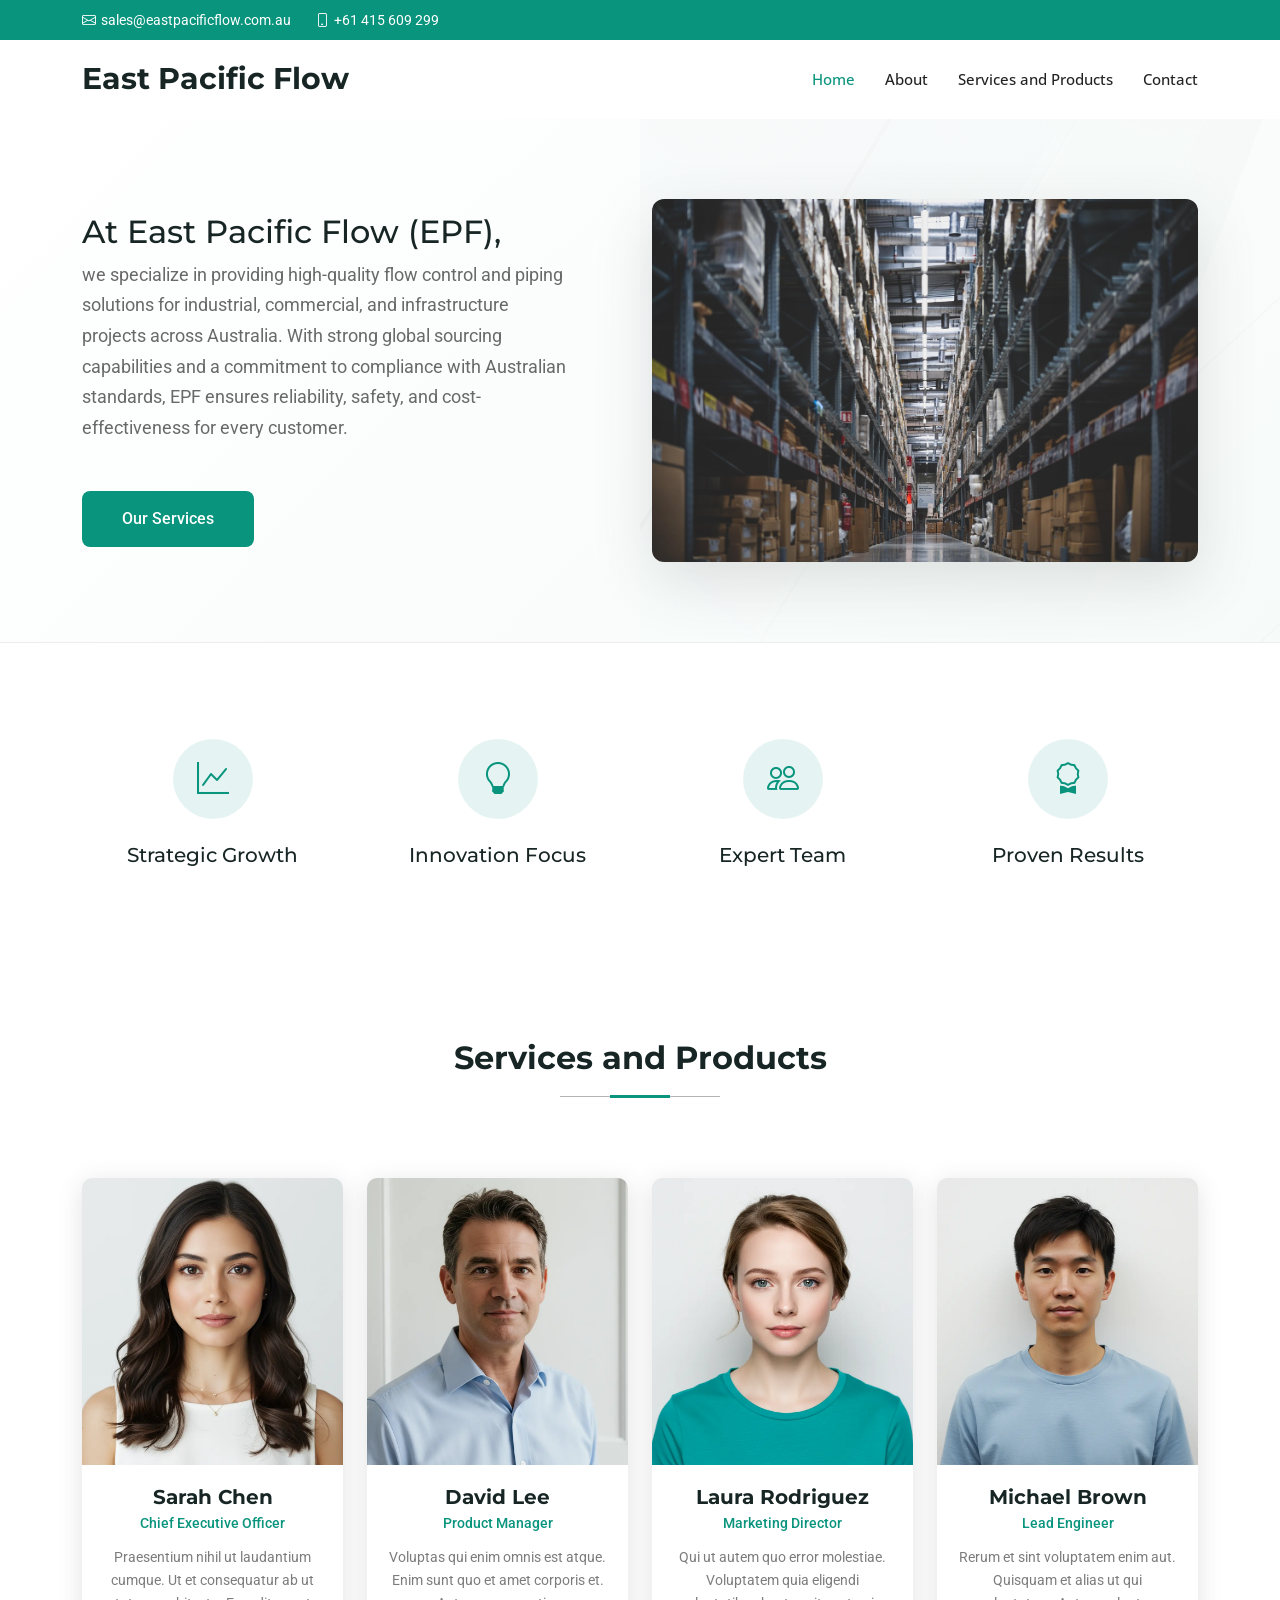
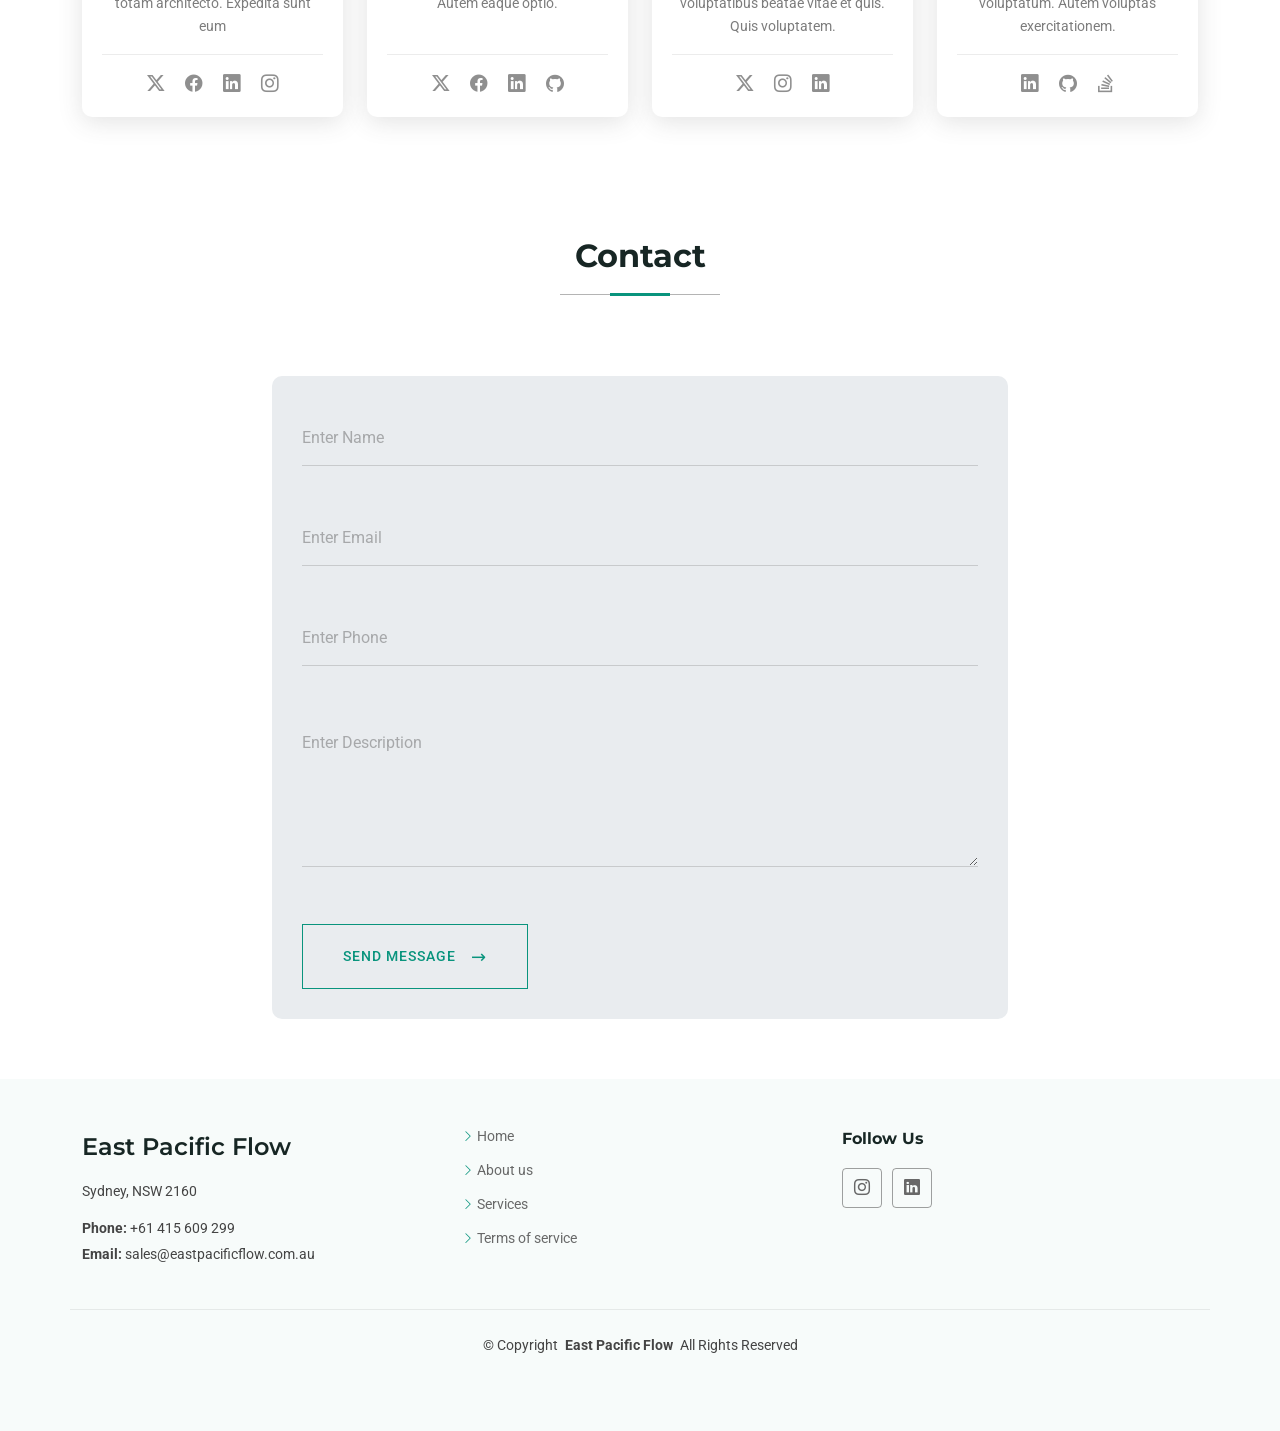
==== index.html @ 0966d0b6 "files uploaded" ====
<!DOCTYPE html>
<html lang="en">

<head>
  <meta charset="utf-8">
  <meta content="width=device-width, initial-scale=1.0" name="viewport">
  <title>Index - CoreBiz Bootstrap Template</title>
  <meta name="description" content="">
  <meta name="keywords" content="">

  <!-- Favicons -->
  <link href="assets/img/favicon.png" rel="icon">
  <link href="assets/img/apple-touch-icon.png" rel="apple-touch-icon">

  <!-- Fonts -->
  <link href="https://fonts.googleapis.com" rel="preconnect">
  <link href="https://fonts.gstatic.com" rel="preconnect" crossorigin>
  <link href="https://fonts.googleapis.com/css2?family=Roboto:ital,wght@0,100;0,300;0,400;0,500;0,700;0,900;1,100;1,300;1,400;1,500;1,700;1,900&family=Open+Sans:ital,wght@0,300;0,400;0,500;0,600;0,700;0,800;1,300;1,400;1,500;1,600;1,700;1,800&family=Montserrat:ital,wght@0,100;0,200;0,300;0,400;0,500;0,600;0,700;0,800;0,900;1,100;1,200;1,300;1,400;1,500;1,600;1,700;1,800;1,900&display=swap" rel="stylesheet">

  <!-- Vendor CSS Files -->
  <link href="assets/vendor/bootstrap/css/bootstrap.min.css" rel="stylesheet">
  <link href="assets/vendor/bootstrap-icons/bootstrap-icons.css" rel="stylesheet">
  <link href="assets/vendor/aos/aos.css" rel="stylesheet">
  <link href="assets/vendor/glightbox/css/glightbox.min.css" rel="stylesheet">
  <link href="assets/vendor/swiper/swiper-bundle.min.css" rel="stylesheet">

  <!-- Main CSS File -->
  <link href="assets/css/main.css" rel="stylesheet">

  <!-- =======================================================
  * Template Name: CoreBiz
  * Template URL: https://bootstrapmade.com/corebiz-bootstrap-business-template/
  * Updated: Aug 30 2025 with Bootstrap v5.3.8
  * Author: BootstrapMade.com
  * License: https://bootstrapmade.com/license/
  ======================================================== -->
</head>

<body class="index-page">

  <header id="header" class="header sticky-top">

    <div class="topbar d-flex align-items-center dark-background">
      <div class="container d-flex justify-content-center justify-content-md-between">
        <div class="contact-info d-flex align-items-center">
          <i class="bi bi-envelope d-flex align-items-center"><a href="mailto:sales@eastpacificflow.com.au">sales@eastpacificflow.com.au</a></i>
          <i class="bi bi-phone d-flex align-items-center ms-4"><span>+61 415 609 299</span></i>
        </div>
        <div class="social-links d-none d-md-flex align-items-center">
          <!--<a href="#" class="instagram"><i class="bi bi-instagram"></i></a>
          <a href="#" class="linkedin"><i class="bi bi-linkedin"></i></a>-->
        </div>
      </div>
    </div><!-- End Top Bar -->

    <div class="branding d-flex align-items-cente">

      <div class="container position-relative d-flex align-items-center justify-content-between">
        <a href="index.html" class="logo d-flex align-items-center">
          <!-- Uncomment the line below if you also wish to use an image logo -->
          <!-- <img src="assets/img/logo.webp" alt=""> -->
          <h1 class="sitename">East Pacific Flow</h1>
        </a>

        <nav id="navmenu" class="navmenu">
          <ul>
            <li><a href="#hero" class="active">Home</a></li>
            <li><a href="#about">About</a></li>
            <li><a href="#services">Services and Products</a></li>
            <li><a href="#contact">Contact</a></li>
          </ul>
          <i class="mobile-nav-toggle d-xl-none bi bi-list"></i>
        </nav>

      </div>

    </div>

  </header>

  <main class="main">

      <!-- Hero Section -->
      <section id="hero" class="hero section">

          <div class="hero-content">
              <div class="container">
                  <div class="row align-items-center">
                      <div class="col-lg-6" data-aos="fade-up">
                          <div class="content">
                              <h2>At East Pacific Flow (EPF), </h2>
                              <p>we specialize in providing high-quality flow control and piping solutions for industrial, commercial, and infrastructure projects across Australia. With strong global sourcing capabilities and a commitment to compliance with Australian standards, EPF ensures reliability, safety, and cost-effectiveness for every customer.</p>
                              <div class="cta-group">
                                  <a href="#services" class="btn-primary">Our Services</a>
                              </div>
                          </div>
                      </div>
                      <div class="col-lg-6" data-aos="fade-up" data-aos-delay="200">
                          <div class="hero-image">
                              <img src="assets/img/about/store-5619201_1280.jpg" alt="Corporate Business" class="img-fluid">

                          </div>
                      </div>
                  </div>
              </div>

              <div class="hero-features">
                  <div class="container">
                      <div class="row">
                          <div class="col-lg-3 col-md-6" data-aos="fade-up" data-aos-delay="100">
                              <div class="feature-item">
                                  <div class="icon">
                                      <i class="bi bi-graph-up"></i>
                                  </div>
                                  <h4>Strategic Growth</h4>
                                  <!--<p>Accelerate your business expansion with proven methodologies</p>-->
                              </div>
                          </div>
                          <div class="col-lg-3 col-md-6" data-aos="fade-up" data-aos-delay="200">
                              <div class="feature-item">
                                  <div class="icon">
                                      <i class="bi bi-lightbulb"></i>
                                  </div>
                                  <h4>Innovation Focus</h4>
                                  <!--<p>Transform challenges into opportunities through creative solutions</p>-->
                              </div>
                          </div>
                          <div class="col-lg-3 col-md-6" data-aos="fade-up" data-aos-delay="300">
                              <div class="feature-item">
                                  <div class="icon">
                                      <i class="bi bi-people"></i>
                                  </div>
                                  <h4>Expert Team</h4>
                                  <!--<p>Industry veterans dedicated to your success and growth</p>-->
                              </div>
                          </div>
                          <div class="col-lg-3 col-md-6" data-aos="fade-up" data-aos-delay="400">
                              <div class="feature-item">
                                  <div class="icon">
                                      <i class="bi bi-award"></i>
                                  </div>
                                  <h4>Proven Results</h4>
                                  <!--<p>Track record of delivering measurable business outcomes</p>-->
                              </div>
                          </div>
                      </div>
                  </div>
              </div>

          </div>

      </section><!-- /Hero Section -->
      <!-- Team Section -->
      <section id="team" class="team section">

          <!-- Section Title -->
          <div class="container section-title" data-aos="fade-up">
              <h2>Services and Products</h2>
          </div><!-- End Section Title -->

          <div class="container" data-aos="fade-up" data-aos-delay="100">

              <div class="row gy-4">

                  <div class="col-lg-3 col-md-6" data-aos="fade-up" data-aos-delay="100">
                      <div class="member-card">
                          <div class="member-image-wrapper">
                              <img src="assets/img/person/person-f-1.webp" class="img-fluid" alt="Team Member">
                          </div>
                          <div class="member-content">
                              <h4 class="member-name">Sarah Chen</h4>
                              <span class="member-role">Chief Executive Officer</span>
                              <p class="member-bio">Praesentium nihil ut laudantium cumque. Ut et consequatur ab ut totam architecto. Expedita sunt eum</p>
                              <div class="member-socials">
                                  <a href="#"><i class="bi bi-twitter-x"></i></a>
                                  <a href="#"><i class="bi bi-facebook"></i></a>
                                  <a href="#"><i class="bi bi-linkedin"></i></a>
                                  <a href="#"><i class="bi bi-instagram"></i></a>
                              </div>
                          </div>
                      </div>
                  </div><!-- End Team Member -->

                  <div class="col-lg-3 col-md-6" data-aos="fade-up" data-aos-delay="200">
                      <div class="member-card">
                          <div class="member-image-wrapper">
                              <img src="assets/img/person/person-m-2.webp" class="img-fluid" alt="Team Member">
                          </div>
                          <div class="member-content">
                              <h4 class="member-name">David Lee</h4>
                              <span class="member-role">Product Manager</span>
                              <p class="member-bio">Voluptas qui enim omnis est atque. Enim sunt quo et amet corporis et. Autem eaque optio.</p>
                              <div class="member-socials">
                                  <a href="#"><i class="bi bi-twitter-x"></i></a>
                                  <a href="#"><i class="bi bi-facebook"></i></a>
                                  <a href="#"><i class="bi bi-linkedin"></i></a>
                                  <a href="#"><i class="bi bi-github"></i></a>
                              </div>
                          </div>
                      </div>
                  </div><!-- End Team Member -->

                  <div class="col-lg-3 col-md-6" data-aos="fade-up" data-aos-delay="300">
                      <div class="member-card">
                          <div class="member-image-wrapper">
                              <img src="assets/img/person/person-f-3.webp" class="img-fluid" alt="Team Member">
                          </div>
                          <div class="member-content">
                              <h4 class="member-name">Laura Rodriguez</h4>
                              <span class="member-role">Marketing Director</span>
                              <p class="member-bio">Qui ut autem quo error molestiae. Voluptatem quia eligendi voluptatibus beatae vitae et quis. Quis voluptatem.</p>
                              <div class="member-socials">
                                  <a href="#"><i class="bi bi-twitter-x"></i></a>
                                  <a href="#"><i class="bi bi-instagram"></i></a>
                                  <a href="#"><i class="bi bi-linkedin"></i></a>
                              </div>
                          </div>
                      </div>
                  </div><!-- End Team Member -->

                  <div class="col-lg-3 col-md-6" data-aos="fade-up" data-aos-delay="400">
                      <div class="member-card">
                          <div class="member-image-wrapper">
                              <img src="assets/img/person/person-m-4.webp" class="img-fluid" alt="Team Member">
                          </div>
                          <div class="member-content">
                              <h4 class="member-name">Michael Brown</h4>
                              <span class="member-role">Lead Engineer</span>
                              <p class="member-bio">Rerum et sint voluptatem enim aut. Quisquam et alias ut qui voluptatum. Autem voluptas exercitationem.</p>
                              <div class="member-socials">
                                  <a href="#"><i class="bi bi-linkedin"></i></a>
                                  <a href="#"><i class="bi bi-github"></i></a>
                                  <a href="#"><i class="bi bi-stack-overflow"></i></a>
                              </div>
                          </div>
                      </div>
                  </div><!-- End Team Member -->

              </div>

          </div>

      </section><!-- /Team Section -->
      <!-- Contact Section -->
      <!-- Contact Section -->
      <section id="contact" class="contact section">
          <!-- Section Title -->
          <div class="container section-title" data-aos="fade-up">
              <h2>Contact</h2>
          </div><!-- End Section Title -->

          <div class="container" data-aos="fade-up" data-aos-delay="100">
              <div class="row justify-content-center">

                  <div class="col-lg-8" data-aos="fade-right" data-aos-delay="200">
                      <div class="contact-form-container" style="background-color: #e9ecef; padding: 30px; border-radius: 10px;">
                          <!-- Integrated Contact Form -->
                          <form action="forms/contact.php" method="post" class="php-email-form contact-form">
                              <!-- Name and Email in One Line -->
                              <div class="form-row">
                                  <div class="form-field">
                                      <input type="text" name="name" class="form-input" id="userName" placeholder="Enter Name" required="">
                                  </div>

                                  <div class="form-field">
                                      <input type="email" class="form-input" name="email" id="userEmail" placeholder="Enter Email" required="">
                                  </div>
                                  <div class="form-field">
                                      <input type="number" class="form-input" name="phone" id="userPhone" placeholder="Enter Phone" required="">
                                  </div>
                              </div>


                              <!-- Message Field -->
                              <div class="form-field message-field">
                                  <textarea class="form-input message-input" name="message" id="userMessage" rows="5" placeholder="Enter Description" required=""></textarea>
                              </div>

                              <button type="submit" class="send-button">
                                  Send Message
                                  <span class="button-arrow">→</span>
                              </button>
                          </form>
                      </div>
                  </div>

              </div>
          </div>
      </section>
  </main>

  <footer id="footer" class="footer light-background">

 

    <div class="container footer-top">
      <div class="row gy-4">
        <div class="col-lg-4 col-md-6 footer-about">
          <a href="index.html" class="d-flex align-items-center">
            <span class="sitename">East Pacific Flow</span>
          </a>
          <div class="footer-contact pt-3">
            <p>Sydney, NSW 2160</p>
            <p class="mt-3"><strong>Phone:</strong> <span>+61 415 609 299</span></p>
            <p><strong>Email:</strong> <span>sales@eastpacificflow.com.au</span></p>
          </div>
        </div>

        <div class="col-lg-4 col-md-3 footer-links">
          
          <ul>
            <li><i class="bi bi-chevron-right"></i> <a href="#">Home</a></li>
            <li><i class="bi bi-chevron-right"></i> <a href="#">About us</a></li>
            <li><i class="bi bi-chevron-right"></i> <a href="#">Services</a></li>
            <li><i class="bi bi-chevron-right"></i> <a href="#">Terms of service</a></li>
          </ul>
        </div>

        

        <div class="col-lg-4 col-md-12">
          <h4>Follow Us</h4>
          <div class="social-links d-flex">
            <a href=""><i class="bi bi-instagram"></i></a>
            <a href=""><i class="bi bi-linkedin"></i></a>
          </div>
        </div>

      </div>
    </div>

    <div class="container copyright text-center mt-4">
      <p>© <span>Copyright</span> <strong class="px-1 sitename">East Pacific Flow</strong> <span>All Rights Reserved</span></p>
    
    </div>

  </footer>

  <!-- Scroll Top -->
  <a href="#" id="scroll-top" class="scroll-top d-flex align-items-center justify-content-center"><i class="bi bi-arrow-up-short"></i></a>

  <!-- Preloader -->
  <div id="preloader">
    <div></div>
    <div></div>
    <div></div>
    <div></div>
  </div>

  <!-- Vendor JS Files -->
  <script src="assets/vendor/bootstrap/js/bootstrap.bundle.min.js"></script>
  <script src="assets/vendor/php-email-form/validate.js"></script>
  <script src="assets/vendor/aos/aos.js"></script>
  <script src="assets/vendor/glightbox/js/glightbox.min.js"></script>
  <script src="assets/vendor/purecounter/purecounter_vanilla.js"></script>
  <script src="assets/vendor/waypoints/noframework.waypoints.js"></script>
  <script src="assets/vendor/swiper/swiper-bundle.min.js"></script>
  <script src="assets/vendor/imagesloaded/imagesloaded.pkgd.min.js"></script>
  <script src="assets/vendor/isotope-layout/isotope.pkgd.min.js"></script>

  <!-- Main JS File -->
  <script src="assets/js/main.js"></script>

</body>

</html>
---- assets/css/main.css ----
/**
* Template Name: CoreBiz
* Template URL: https://bootstrapmade.com/corebiz-bootstrap-business-template/
* Updated: Aug 30 2025 with Bootstrap v5.3.8
* Author: BootstrapMade.com
* License: https://bootstrapmade.com/license/
*/

@charset "UTF-8";

/*--------------------------------------------------------------
# Font & Color Variables
# Help: https://bootstrapmade.com/color-system/
--------------------------------------------------------------*/
/* Fonts */
:root {
  --default-font: "Roboto",  system-ui, -apple-system, "Segoe UI", Roboto, "Helvetica Neue", Arial, "Noto Sans", "Liberation Sans", sans-serif, "Apple Color Emoji", "Segoe UI Emoji", "Segoe UI Symbol", "Noto Color Emoji";
  --heading-font: "Montserrat",  sans-serif;
  --nav-font: "Open Sans",  sans-serif;
}

/* Global Colors - The following color variables are used throughout the website. Updating them here will change the color scheme of the entire website */
:root { 
  --background-color: #ffffff; /* Background color for the entire website, including individual sections */
  --default-color: #444444; /* Default color used for the majority of the text content across the entire website */
  --heading-color: #172624; /* Color for headings, subheadings and title throughout the website */
  --accent-color: #09947d; /* Accent color that represents your brand on the website. It's used for buttons, links, and other elements that need to stand out */
  --surface-color: #ffffff; /* The surface color is used as a background of boxed elements within sections, such as cards, icon boxes, or other elements that require a visual separation from the global background. */
  --contrast-color: #ffffff; /* Contrast color for text, ensuring readability against backgrounds of accent, heading, or default colors. */
}

/* Nav Menu Colors - The following color variables are used specifically for the navigation menu. They are separate from the global colors to allow for more customization options */
:root {
  --nav-color: #222222;  /* The default color of the main navmenu links */
  --nav-hover-color: #09947d; /* Applied to main navmenu links when they are hovered over or active */
  --nav-mobile-background-color: #ffffff; /* Used as the background color for mobile navigation menu */
  --nav-dropdown-background-color: #ffffff; /* Used as the background color for dropdown items that appear when hovering over primary navigation items */
  --nav-dropdown-color: #222222; /* Used for navigation links of the dropdown items in the navigation menu. */
  --nav-dropdown-hover-color: #09947d; /* Similar to --nav-hover-color, this color is applied to dropdown navigation links when they are hovered over. */
}

/* Color Presets - These classes override global colors when applied to any section or element, providing reuse of the sam color scheme. */

.light-background {
  --background-color: #f7fbfa;
  --surface-color: #ffffff;
}

.dark-background {
  --background-color: #09947d;
  --default-color: #ffffff;
  --heading-color: #ffffff;
  --surface-color: #252525;
  --contrast-color: #ffffff;
}

/* Smooth scroll */
:root {
  scroll-behavior: smooth;
}

/*--------------------------------------------------------------
# General Styling & Shared Classes
--------------------------------------------------------------*/
body {
  color: var(--default-color);
  background-color: var(--background-color);
  font-family: var(--default-font);
}

a {
  color: var(--accent-color);
  text-decoration: none;
  transition: 0.3s;
}

a:hover {
  color: color-mix(in srgb, var(--accent-color), transparent 25%);
  text-decoration: none;
}

h1,
h2,
h3,
h4,
h5,
h6 {
  color: var(--heading-color);
  font-family: var(--heading-font);
}

/* PHP Email Form Messages
------------------------------*/
.php-email-form .error-message {
  display: none;
  background: #df1529;
  color: #ffffff;
  text-align: left;
  padding: 15px;
  margin-bottom: 24px;
  font-weight: 600;
}

.php-email-form .sent-message {
  display: none;
  color: #ffffff;
  background: #059652;
  text-align: center;
  padding: 15px;
  margin-bottom: 24px;
  font-weight: 600;
}

.php-email-form .loading {
  display: none;
  background: var(--surface-color);
  text-align: center;
  padding: 15px;
  margin-bottom: 24px;
}

.php-email-form .loading:before {
  content: "";
  display: inline-block;
  border-radius: 50%;
  width: 24px;
  height: 24px;
  margin: 0 10px -6px 0;
  border: 3px solid var(--accent-color);
  border-top-color: var(--surface-color);
  animation: php-email-form-loading 1s linear infinite;
}

@keyframes php-email-form-loading {
  0% {
    transform: rotate(0deg);
  }

  100% {
    transform: rotate(360deg);
  }
}

/*--------------------------------------------------------------
# Global Header
--------------------------------------------------------------*/
.header {
  color: var(--default-color);
  transition: all 0.5s;
  z-index: 997;
  background-color: var(--background-color);
}

.header .topbar {
  background-color: var(--background-color);
  height: 40px;
  padding: 0;
  font-size: 14px;
  transition: all 0.5s;
}

.header .topbar .contact-info i {
  font-style: normal;
  color: var(--contrast-color);
}

.header .topbar .contact-info i a,
.header .topbar .contact-info i span {
  padding-left: 5px;
  color: var(--contrast-color);
}

@media (max-width: 575px) {

  .header .topbar .contact-info i a,
  .header .topbar .contact-info i span {
    font-size: 13px;
  }
}

.header .topbar .contact-info i a {
  line-height: 0;
  transition: 0.3s;
}

.header .topbar .contact-info i a:hover {
  color: var(--contrast-color);
  text-decoration: underline;
}

.header .topbar .social-links a {
  color: color-mix(in srgb, var(--contrast-color), transparent 40%);
  line-height: 0;
  transition: 0.3s;
  margin-left: 20px;
}

.header .topbar .social-links a:hover {
  color: var(--contrast-color);
}

.header .branding {
  min-height: 60px;
  padding: 10px 0;
}

.header .logo {
  line-height: 1;
}

.header .logo img {
  max-height: 36px;
  margin-right: 8px;
}

.header .logo h1 {
  font-size: 30px;
  margin: 0;
  font-weight: 700;
  color: var(--heading-color);
}

.scrolled .header {
  box-shadow: 0px 0 18px rgba(0, 0, 0, 0.1);
}

.scrolled .header .topbar {
  height: 0;
  visibility: hidden;
  overflow: hidden;
}

/*--------------------------------------------------------------
# Navigation Menu
--------------------------------------------------------------*/
/* Navmenu - Desktop */
@media (min-width: 1200px) {
  .navmenu {
    padding: 0;
  }

  .navmenu ul {
    margin: 0;
    padding: 0;
    display: flex;
    list-style: none;
    align-items: center;
  }

  .navmenu li {
    position: relative;
  }

  .navmenu a,
  .navmenu a:focus {
    color: var(--nav-color);
    padding: 18px 15px;
    font-size: 15px;
    font-family: var(--nav-font);
    font-weight: 500;
    display: flex;
    align-items: center;
    justify-content: space-between;
    white-space: nowrap;
    transition: 0.3s;
  }

  .navmenu a i,
  .navmenu a:focus i {
    font-size: 12px;
    line-height: 0;
    margin-left: 5px;
    transition: 0.3s;
  }

  .navmenu li:last-child a {
    padding-right: 0;
  }

  .navmenu li:hover>a,
  .navmenu .active,
  .navmenu .active:focus {
    color: var(--nav-hover-color);
  }

  .navmenu .dropdown ul {
    margin: 0;
    padding: 10px 0;
    background: var(--nav-dropdown-background-color);
    display: block;
    position: absolute;
    visibility: hidden;
    left: 14px;
    top: 130%;
    opacity: 0;
    transition: 0.3s;
    border-radius: 4px;
    z-index: 99;
    box-shadow: 0px 0px 30px rgba(0, 0, 0, 0.1);
  }

  .navmenu .dropdown ul li {
    min-width: 200px;
  }

  .navmenu .dropdown ul a {
    padding: 10px 20px;
    font-size: 15px;
    text-transform: none;
    color: var(--nav-dropdown-color);
  }

  .navmenu .dropdown ul a i {
    font-size: 12px;
  }

  .navmenu .dropdown ul a:hover,
  .navmenu .dropdown ul .active:hover,
  .navmenu .dropdown ul li:hover>a {
    color: var(--nav-dropdown-hover-color);
  }

  .navmenu .dropdown:hover>ul {
    opacity: 1;
    top: 100%;
    visibility: visible;
  }

  .navmenu .dropdown .dropdown ul {
    top: 0;
    left: -90%;
    visibility: hidden;
  }

  .navmenu .dropdown .dropdown:hover>ul {
    opacity: 1;
    top: 0;
    left: -100%;
    visibility: visible;
  }
}

/* Navmenu - Mobile */
@media (max-width: 1199px) {
  .mobile-nav-toggle {
    color: var(--nav-color);
    font-size: 28px;
    line-height: 0;
    margin-right: 10px;
    cursor: pointer;
    transition: color 0.3s;
  }

  .navmenu {
    padding: 0;
    z-index: 9997;
  }

  .navmenu ul {
    display: none;
    list-style: none;
    position: absolute;
    inset: 60px 20px 20px 20px;
    padding: 10px 0;
    margin: 0;
    border-radius: 6px;
    background-color: var(--nav-mobile-background-color);
    overflow-y: auto;
    transition: 0.3s;
    z-index: 9998;
    box-shadow: 0px 0px 30px rgba(0, 0, 0, 0.1);
  }

  .navmenu a,
  .navmenu a:focus {
    color: var(--nav-dropdown-color);
    padding: 10px 20px;
    font-family: var(--nav-font);
    font-size: 17px;
    font-weight: 500;
    display: flex;
    align-items: center;
    justify-content: space-between;
    white-space: nowrap;
    transition: 0.3s;
  }

  .navmenu a i,
  .navmenu a:focus i {
    font-size: 12px;
    line-height: 0;
    margin-left: 5px;
    width: 30px;
    height: 30px;
    display: flex;
    align-items: center;
    justify-content: center;
    border-radius: 50%;
    transition: 0.3s;
    background-color: color-mix(in srgb, var(--accent-color), transparent 90%);
  }

  .navmenu a i:hover,
  .navmenu a:focus i:hover {
    background-color: var(--accent-color);
    color: var(--contrast-color);
  }

  .navmenu a:hover,
  .navmenu .active,
  .navmenu .active:focus {
    color: var(--nav-dropdown-hover-color);
  }

  .navmenu .active i,
  .navmenu .active:focus i {
    background-color: var(--accent-color);
    color: var(--contrast-color);
    transform: rotate(180deg);
  }

  .navmenu .dropdown ul {
    position: static;
    display: none;
    z-index: 99;
    padding: 10px 0;
    margin: 10px 20px;
    background-color: var(--nav-dropdown-background-color);
    border: 1px solid color-mix(in srgb, var(--default-color), transparent 90%);
    box-shadow: none;
    transition: all 0.5s ease-in-out;
  }

  .navmenu .dropdown ul ul {
    background-color: rgba(33, 37, 41, 0.1);
  }

  .navmenu .dropdown>.dropdown-active {
    display: block;
    background-color: rgba(33, 37, 41, 0.03);
  }

  .mobile-nav-active {
    overflow: hidden;
  }

  .mobile-nav-active .mobile-nav-toggle {
    color: #fff;
    position: absolute;
    font-size: 32px;
    top: 15px;
    right: 15px;
    margin-right: 0;
    z-index: 9999;
  }

  .mobile-nav-active .navmenu {
    position: fixed;
    overflow: hidden;
    inset: 0;
    background: rgba(33, 37, 41, 0.8);
    transition: 0.3s;
  }

  .mobile-nav-active .navmenu>ul {
    display: block;
  }
}

/*--------------------------------------------------------------
# Global Footer
--------------------------------------------------------------*/
.footer {
  color: var(--default-color);
  background-color: var(--background-color);
  font-size: 14px;
  padding-bottom: 50px;
  position: relative;
}

.footer .footer-newsletter {
  background-color: color-mix(in srgb, var(--accent-color), transparent 96%);
  padding: 50px 0;
}

.footer .footer-newsletter h4 {
  font-size: 24px;
}

.footer .footer-newsletter .newsletter-form {
  margin-top: 30px;
  margin-bottom: 15px;
  padding: 6px 8px;
  position: relative;
  background-color: var(--surface-color);
  border: 1px solid color-mix(in srgb, var(--accent-color), transparent 80%);
  box-shadow: 0px 2px 25px rgba(0, 0, 0, 0.1);
  display: flex;
  transition: 0.3s;
  border-radius: 4px;
}

.footer .footer-newsletter .newsletter-form:focus-within {
  border-color: var(--accent-color);
}

.footer .footer-newsletter .newsletter-form input[type=email] {
  border: 0;
  padding: 4px;
  width: 100%;
  background-color: var(--surface-color);
  color: var(--default-color);
}

.footer .footer-newsletter .newsletter-form input[type=email]:focus-visible {
  outline: none;
}

.footer .footer-newsletter .newsletter-form input[type=submit] {
  border: 0;
  font-size: 16px;
  padding: 0 20px;
  margin: -7px -8px -7px 0;
  background: var(--accent-color);
  color: var(--contrast-color);
  transition: 0.3s;
  border-radius: 0 4px 4px 0;
}

.footer .footer-newsletter .newsletter-form input[type=submit]:hover {
  background: color-mix(in srgb, var(--accent-color), transparent 20%);
}

.footer .footer-top {
  padding-top: 50px;
}

.footer .social-links a {
  display: flex;
  align-items: center;
  justify-content: center;
  width: 40px;
  height: 40px;
  border-radius: 4px;
  border: 1px solid color-mix(in srgb, var(--default-color), transparent 50%);
  font-size: 16px;
  color: color-mix(in srgb, var(--default-color), transparent 20%);
  margin-right: 10px;
  transition: 0.3s;
}

.footer .social-links a:hover {
  color: var(--accent-color);
  border-color: var(--accent-color);
}

.footer h4 {
  font-size: 16px;
  font-weight: bold;
  position: relative;
  padding-bottom: 12px;
}

.footer .footer-links {
  margin-bottom: 30px;
}

.footer .footer-links ul {
  list-style: none;
  padding: 0;
  margin: 0;
}

.footer .footer-links ul i {
  margin-right: 3px;
  font-size: 12px;
  line-height: 0;
  color: var(--accent-color);
}

.footer .footer-links ul li {
  padding: 10px 0;
  display: flex;
  align-items: center;
}

.footer .footer-links ul li:first-child {
  padding-top: 0;
}

.footer .footer-links ul a {
  display: inline-block;
  color: color-mix(in srgb, var(--default-color), transparent 20%);
  line-height: 1;
}

.footer .footer-links ul a:hover {
  color: var(--accent-color);
}

.footer .footer-about a {
  color: var(--heading-color);
  font-size: 24px;
  font-weight: 600;
  font-family: var(--heading-font);
}

.footer .footer-contact p {
  margin-bottom: 5px;
}

.footer .copyright {
  padding-top: 25px;
  padding-bottom: 25px;
  border-top: 1px solid color-mix(in srgb, var(--default-color), transparent 90%);
}

.footer .copyright p {
  margin-bottom: 0;
}

.footer .credits {
  margin-top: 6px;
  font-size: 13px;
}

/*--------------------------------------------------------------
# Preloader
--------------------------------------------------------------*/
#preloader {
  position: fixed;
  inset: 0;
  z-index: 9999;
  overflow: hidden;
  background-color: var(--background-color);
  transition: all 0.6s ease-out;
  width: 100%;
  height: 100vh;
  display: flex;
  align-items: center;
  justify-content: center;
}

#preloader div {
  width: 13px;
  height: 13px;
  background-color: var(--accent-color);
  border-radius: 50%;
  animation-timing-function: cubic-bezier(0, 1, 1, 0);
  position: absolute;
  left: 50%;
}

#preloader div:nth-child(1) {
  left: calc(50% + 8px);
  animation: animate-preloader-1 0.6s infinite;
}

#preloader div:nth-child(2) {
  left: calc(50% + 8px);
  animation: animate-preloader-2 0.6s infinite;
}

#preloader div:nth-child(3) {
  left: calc(50% + 32px);
  animation: animate-preloader-2 0.6s infinite;
}

#preloader div:nth-child(4) {
  left: calc(50% + 56px);
  animation: animate-preloader-3 0.6s infinite;
}

@keyframes animate-preloader-1 {
  0% {
    transform: scale(0);
  }

  100% {
    transform: scale(1);
  }
}

@keyframes animate-preloader-3 {
  0% {
    transform: scale(1);
  }

  100% {
    transform: scale(0);
  }
}

@keyframes animate-preloader-2 {
  0% {
    transform: translate(0, 0);
  }

  100% {
    transform: translate(24px, 0);
  }
}

/*--------------------------------------------------------------
# Scroll Top Button
--------------------------------------------------------------*/
.scroll-top {
  position: fixed;
  visibility: hidden;
  opacity: 0;
  right: 15px;
  bottom: 15px;
  z-index: 99999;
  background-color: var(--accent-color);
  width: 40px;
  height: 40px;
  border-radius: 4px;
  transition: all 0.4s;
}

.scroll-top i {
  font-size: 24px;
  color: var(--contrast-color);
  line-height: 0;
}

.scroll-top:hover {
  background-color: color-mix(in srgb, var(--accent-color), transparent 20%);
  color: var(--contrast-color);
}

.scroll-top.active {
  visibility: visible;
  opacity: 1;
}

/*--------------------------------------------------------------
# Disable aos animation delay on mobile devices
--------------------------------------------------------------*/
@media screen and (max-width: 768px) {
  [data-aos-delay] {
    transition-delay: 0 !important;
  }
}

/*--------------------------------------------------------------
# Global Page Titles & Breadcrumbs
--------------------------------------------------------------*/
.page-title {
  --background-color: color-mix(in srgb, var(--default-color), transparent 96%);
  color: var(--default-color);
  background-color: var(--background-color);
  padding: 25px 0;
  position: relative;
}

.page-title h1 {
  font-size: 24px;
  font-weight: 600;
}

.page-title .breadcrumbs ol {
  display: flex;
  flex-wrap: wrap;
  list-style: none;
  padding: 0;
  margin: 0;
  font-size: 14px;
  font-weight: 400;
}

.page-title .breadcrumbs ol li+li {
  padding-left: 10px;
}

.page-title .breadcrumbs ol li+li::before {
  content: "/";
  display: inline-block;
  padding-right: 10px;
  color: color-mix(in srgb, var(--default-color), transparent 70%);
}

/*--------------------------------------------------------------
# Global Sections
--------------------------------------------------------------*/
section,
.section {
  color: var(--default-color);
  background-color: var(--background-color);
  padding: 60px 0;
  scroll-margin-top: 78px;
  overflow: clip;
}

@media (max-width: 1199px) {

  section,
  .section {
    scroll-margin-top: 60px;
  }
}

/*--------------------------------------------------------------
# Global Section Titles
--------------------------------------------------------------*/
.section-title {
  text-align: center;
  padding-bottom: 60px;
  position: relative;
}

.section-title h2 {
  font-size: 32px;
  font-weight: 700;
  margin-bottom: 20px;
  padding-bottom: 20px;
  position: relative;
}

.section-title h2:before {
  content: "";
  position: absolute;
  display: block;
  width: 160px;
  height: 1px;
  background: color-mix(in srgb, var(--default-color), transparent 60%);
  left: 0;
  right: 0;
  bottom: 1px;
  margin: auto;
}

.section-title h2::after {
  content: "";
  position: absolute;
  display: block;
  width: 60px;
  height: 3px;
  background: var(--accent-color);
  left: 0;
  right: 0;
  bottom: 0;
  margin: auto;
}

.section-title p {
  margin-bottom: 0;
}

/*--------------------------------------------------------------
# Hero Section
--------------------------------------------------------------*/
.hero {
  padding: 0;
  background: linear-gradient(135deg, var(--surface-color) 0%, color-mix(in srgb, var(--accent-color), transparent 95%) 100%);
  position: relative;
  overflow: hidden;
}

.hero .hero-content {
  position: relative;
  z-index: 2;
}

.hero .hero-content .content {
  padding: 80px 0;
}

.hero .hero-content .content h1 {
  font-size: 2.5rem;
  font-weight: 700;
  margin-bottom: 2rem;
  color: var(--heading-color);
}

@media (max-width: 768px) {
  .hero .hero-content .content h1 {
    font-size: 2.5rem;
  }
}

.hero .hero-content .content p {
  font-size: 1.125rem;
  line-height: 1.7;
  color: color-mix(in srgb, var(--default-color), transparent 20%);
  margin-bottom: 3rem;
  max-width: 90%;
}

.hero .hero-content .content .cta-group {
  display: flex;
  align-items: center;
  gap: 2rem;
  flex-wrap: wrap;
}

.hero .hero-content .content .cta-group .btn-primary {
  background: var(--accent-color);
  color: var(--contrast-color);
  padding: 1rem 2.5rem;
  border-radius: 8px;
  font-weight: 500;
  font-size: 1rem;
  text-decoration: none;
  transition: all 0.3s ease;
  border: none;
  display: inline-block;
}

.hero .hero-content .content .cta-group .btn-primary:hover {
  background: color-mix(in srgb, var(--accent-color), black 10%);
  transform: translateY(-2px);
  box-shadow: 0 8px 25px color-mix(in srgb, var(--accent-color), transparent 70%);
}

.hero .hero-content .content .cta-group .btn-secondary {
  display: flex;
  align-items: center;
  gap: 0.75rem;
  color: var(--heading-color);
  text-decoration: none;
  font-weight: 500;
  transition: all 0.3s ease;
}

.hero .hero-content .content .cta-group .btn-secondary i {
  font-size: 1.5rem;
  color: var(--accent-color);
  transition: all 0.3s ease;
}

.hero .hero-content .content .cta-group .btn-secondary:hover {
  color: var(--accent-color);
}

.hero .hero-content .content .cta-group .btn-secondary:hover i {
  transform: scale(1.1);
}

.hero .hero-content .hero-image {
  position: relative;
  padding: 80px 0;
}

.hero .hero-content .hero-image img {
  border-radius: 12px;
  box-shadow: 0 20px 60px color-mix(in srgb, var(--default-color), transparent 85%);
  width: 100%;
  height: auto;
}

.hero .hero-content .hero-image .floating-card {
  position: absolute;
  bottom: 40px;
  left: -40px;
  background: var(--surface-color);
  padding: 2rem;
  border-radius: 12px;
  box-shadow: 0 15px 40px color-mix(in srgb, var(--default-color), transparent 85%);
  backdrop-filter: blur(10px);
}

@media (max-width: 768px) {
  .hero .hero-content .hero-image .floating-card {
    left: 20px;
    bottom: 20px;
    padding: 1.5rem;
  }
}

.hero .hero-content .hero-image .floating-card .card-content {
  display: flex;
  gap: 2rem;
}

@media (max-width: 576px) {
  .hero .hero-content .hero-image .floating-card .card-content {
    flex-direction: column;
    gap: 1rem;
  }
}

.hero .hero-content .hero-image .floating-card .metric {
  text-align: center;
}

.hero .hero-content .hero-image .floating-card .metric .number {
  display: block;
  font-size: 2rem;
  font-weight: 600;
  color: var(--accent-color);
  line-height: 1;
}

.hero .hero-content .hero-image .floating-card .metric .label {
  font-size: 0.875rem;
  color: color-mix(in srgb, var(--default-color), transparent 30%);
  margin-top: 0.25rem;
}

.hero .hero-features {
  background: var(--surface-color);
  padding: 4rem 0;
  border-top: 1px solid color-mix(in srgb, var(--default-color), transparent 90%);
}

.hero .hero-features .feature-item {
  text-align: center;
  padding: 2rem 1rem;
  transition: all 0.3s ease;
}

.hero .hero-features .feature-item:hover {
  transform: translateY(-5px);
}

.hero .hero-features .feature-item .icon {
  width: 80px;
  height: 80px;
  background: color-mix(in srgb, var(--accent-color), transparent 90%);
  border-radius: 50%;
  display: flex;
  align-items: center;
  justify-content: center;
  margin: 0 auto 1.5rem;
  transition: all 0.3s ease;
}

.hero .hero-features .feature-item .icon i {
  font-size: 2rem;
  color: var(--accent-color);
}

.hero .hero-features .feature-item h4 {
  font-size: 1.25rem;
  font-weight: 500;
  margin-bottom: 1rem;
  color: var(--heading-color);
}

.hero .hero-features .feature-item p {
  font-size: 0.95rem;
  line-height: 1.6;
  color: color-mix(in srgb, var(--default-color), transparent 30%);
  margin: 0;
}

.hero .hero-features .feature-item:hover .icon {
  background: var(--accent-color);
  transform: scale(1.1);
}

.hero .hero-features .feature-item:hover .icon i {
  color: var(--contrast-color);
}

@media (max-width: 992px) {
  .hero .hero-content .content {
    text-align: center;
    padding: 60px 0 40px;
  }

  .hero .hero-content .content p {
    max-width: 100%;
  }

  .hero .hero-content .hero-image {
    padding: 40px 0 60px;
  }
}

.hero::before {
  content: "";
  position: absolute;
  top: 0;
  right: 0;
  width: 50%;
  height: 100%;
  background: url("../img/bg/abstract-bg-1.webp") center/cover no-repeat;
  opacity: 0.03;
  z-index: 1;
}

/*--------------------------------------------------------------
# Featured Services Section
--------------------------------------------------------------*/
.featured-services .service-item {
  height: 100%;
  padding: 60px 40px;
  border-radius: 8px;
  transition: all 0.4s ease;
  background-color: var(--surface-color);
  border: 1px solid color-mix(in srgb, var(--default-color), transparent 92%);
  position: relative;
  overflow: hidden;
}

.featured-services .service-item::before {
  content: "";
  position: absolute;
  top: 0;
  left: 0;
  right: 0;
  height: 4px;
  background: linear-gradient(90deg, var(--accent-color), color-mix(in srgb, var(--accent-color), var(--heading-color) 30%));
  transform: scaleX(0);
  transform-origin: left;
  transition: transform 0.4s ease;
}

.featured-services .service-item:hover {
  transform: translateY(-8px);
  box-shadow: 0 20px 40px color-mix(in srgb, var(--default-color), transparent 90%);
}

.featured-services .service-item:hover::before {
  transform: scaleX(1);
}

.featured-services .service-item:hover .service-icon {
  background: linear-gradient(135deg, var(--accent-color), color-mix(in srgb, var(--accent-color), var(--heading-color) 20%));
}

.featured-services .service-item:hover .service-icon i {
  color: var(--contrast-color);
  transform: scale(1.1);
}

.featured-services .service-item:hover .service-link {
  opacity: 1;
  transform: translateY(0);
}

.featured-services .service-item:hover .service-link i {
  transform: translateX(8px);
}

@media (max-width: 768px) {
  .featured-services .service-item {
    padding: 40px 30px;
  }
}

.featured-services .service-icon {
  width: 80px;
  height: 80px;
  margin: 0 auto 30px;
  display: flex;
  align-items: center;
  justify-content: center;
  background: color-mix(in srgb, var(--accent-color), transparent 90%);
  border-radius: 50%;
  transition: all 0.4s ease;
}

.featured-services .service-icon i {
  font-size: 36px;
  color: var(--accent-color);
  transition: all 0.4s ease;
}

.featured-services h3 {
  font-size: 24px;
  font-weight: 300;
  margin-bottom: 20px;
  text-align: center;
  color: var(--heading-color);
  line-height: 1.3;
}

.featured-services p {
  color: color-mix(in srgb, var(--default-color), transparent 20%);
  text-align: center;
  line-height: 1.7;
  margin-bottom: 30px;
  font-size: 15px;
}

.featured-services .service-link {
  display: flex;
  align-items: center;
  justify-content: center;
  gap: 8px;
  color: var(--accent-color);
  text-decoration: none;
  font-weight: 400;
  font-size: 14px;
  opacity: 0.8;
  transform: translateY(10px);
  transition: all 0.4s ease;
}

.featured-services .service-link span {
  font-weight: 500;
}

.featured-services .service-link i {
  font-size: 16px;
  transition: transform 0.3s ease;
}

.featured-services .service-link:hover {
  color: var(--heading-color);
}

/*--------------------------------------------------------------
# About Section
--------------------------------------------------------------*/
.about .content {
  padding-right: 40px;
}

@media (max-width: 992px) {
  .about .content {
    padding-right: 0;
    margin-bottom: 60px;
  }
}

.about .content h2 {
  font-size: 2.5rem;
  font-weight: 300;
  line-height: 1.3;
  margin-bottom: 30px;
  color: var(--heading-color);
}

@media (max-width: 768px) {
  .about .content h2 {
    font-size: 2rem;
  }
}

.about .content .lead {
  font-size: 1.25rem;
  line-height: 1.7;
  margin-bottom: 40px;
  color: color-mix(in srgb, var(--default-color), transparent 10%);
}

.about .content .description {
  margin-bottom: 60px;
}

.about .content .description p {
  font-size: 1rem;
  line-height: 1.8;
  margin-bottom: 20px;
  color: color-mix(in srgb, var(--default-color), transparent 20%);
}

.about .content .description p:last-child {
  margin-bottom: 0;
}

.about .content .stats-row {
  display: flex;
  gap: 60px;
  margin-bottom: 60px;
}

@media (max-width: 768px) {
  .about .content .stats-row {
    gap: 40px;
    flex-wrap: wrap;
  }
}

@media (max-width: 576px) {
  .about .content .stats-row {
    justify-content: space-between;
    gap: 20px;
  }
}

.about .content .stats-row .stat-item {
  text-align: left;
}

.about .content .stats-row .stat-item .stat-number {
  font-size: 2.5rem;
  font-weight: 300;
  color: var(--accent-color);
  line-height: 1;
  margin-bottom: 8px;
}

@media (max-width: 768px) {
  .about .content .stats-row .stat-item .stat-number {
    font-size: 2rem;
  }
}

.about .content .stats-row .stat-item .stat-label {
  font-size: 0.875rem;
  color: color-mix(in srgb, var(--default-color), transparent 40%);
  text-transform: uppercase;
  letter-spacing: 0.5px;
}

.about .content .cta-section {
  display: flex;
  align-items: center;
  gap: 30px;
}

@media (max-width: 576px) {
  .about .content .cta-section {
    flex-direction: column;
    align-items: flex-start;
    gap: 20px;
  }
}

.about .content .cta-section .btn-primary {
  background-color: var(--accent-color);
  color: var(--contrast-color);
  padding: 14px 30px;
  border-radius: 4px;
  text-decoration: none;
  font-weight: 400;
  transition: all 0.3s ease;
  border: 2px solid var(--accent-color);
}

.about .content .cta-section .btn-primary:hover {
  background-color: transparent;
  color: var(--accent-color);
}

.about .content .cta-section .btn-link {
  color: var(--heading-color);
  text-decoration: none;
  font-weight: 400;
  display: flex;
  align-items: center;
  gap: 8px;
  transition: all 0.3s ease;
}

.about .content .cta-section .btn-link:hover {
  color: var(--accent-color);
}

.about .content .cta-section .btn-link:hover i {
  transform: translateX(4px);
}

.about .content .cta-section .btn-link i {
  transition: transform 0.3s ease;
}

.about .image-container {
  position: relative;
  height: 100%;
  min-height: 500px;
}

@media (max-width: 992px) {
  .about .image-container {
    min-height: 400px;
  }
}

.about .image-container img {
  width: 100%;
  height: 100%;
  object-fit: cover;
  border-radius: 8px;
}

.about .image-container .image-overlay {
  position: absolute;
  bottom: 30px;
  left: 30px;
  background-color: var(--surface-color);
  padding: 25px;
  border-radius: 8px;
  box-shadow: 0 8px 30px color-mix(in srgb, var(--default-color), transparent 85%);
  min-width: 200px;
}

@media (max-width: 576px) {
  .about .image-container .image-overlay {
    bottom: 20px;
    left: 20px;
    padding: 20px;
  }
}

.about .image-container .image-overlay .overlay-content {
  display: flex;
  align-items: center;
  gap: 15px;
}

.about .image-container .image-overlay .overlay-content i {
  font-size: 2rem;
  color: var(--accent-color);
}

.about .image-container .image-overlay .overlay-content .overlay-text h4 {
  font-size: 1.1rem;
  margin-bottom: 4px;
  color: var(--heading-color);
  font-weight: 500;
}

.about .image-container .image-overlay .overlay-content .overlay-text p {
  margin: 0;
  font-size: 0.875rem;
  color: color-mix(in srgb, var(--default-color), transparent 30%);
}

/*--------------------------------------------------------------
# Skills Section
--------------------------------------------------------------*/
.skills {
  --skill-spacing: 40px;
  --icon-size: 60px;
  --progress-height: 4px;
  --border-subtle: color-mix(in srgb, var(--default-color), transparent 90%);
  --text-muted: color-mix(in srgb, var(--default-color), transparent 45%);
  --surface-elevated: color-mix(in srgb, var(--surface-color), var(--accent-color) 2%);
}

.skills .intro-content {
  margin-bottom: 80px;
}

.skills .intro-content .lead-text {
  font-size: 20px;
  line-height: 1.7;
  color: var(--text-muted);
  font-weight: 300;
  margin: 0;
}

.skills .skills-grid {
  display: grid;
  grid-template-columns: repeat(auto-fit, minmax(380px, 1fr));
  gap: var(--skill-spacing);
  margin-bottom: 60px;
}

.skills .skill-item {
  padding: 36px 0;
  border-bottom: 1px solid var(--border-subtle);
  transition: all 0.4s ease;
}

.skills .skill-item:hover {
  transform: translateY(-4px);
}

.skills .skill-item:hover .skill-icon i {
  color: var(--accent-color);
  transform: scale(1.1);
}

.skills .skill-item .skill-icon {
  margin-bottom: 24px;
}

.skills .skill-item .skill-icon i {
  font-size: var(--icon-size);
  color: var(--text-muted);
  transition: all 0.4s ease;
}

.skills .skill-item .skill-name {
  font-size: 24px;
  font-weight: 300;
  margin-bottom: 20px;
  color: var(--heading-color);
  line-height: 1.3;
}

.skills .skill-item .skill-level {
  display: flex;
  align-items: center;
  gap: 16px;
  margin-bottom: 20px;
}

.skills .skill-item .skill-level .level-text {
  font-size: 14px;
  color: var(--accent-color);
  font-weight: 500;
  text-transform: uppercase;
  letter-spacing: 0.8px;
  min-width: 90px;
}

.skills .skill-item .skill-level .progress-track {
  flex: 1;
  height: var(--progress-height);
  background: var(--border-subtle);
  border-radius: 2px;
  overflow: hidden;
}

.skills .skill-item .skill-level .progress-track .progress-bar {
  width: 0%;
  height: 100%;
  background: linear-gradient(90deg, var(--accent-color), color-mix(in srgb, var(--accent-color), transparent 30%));
  border-radius: 2px;
  transition: width 1.2s cubic-bezier(0.4, 0, 0.2, 1);
}

.skills .skill-item .skill-description {
  font-size: 16px;
  line-height: 1.8;
  color: var(--text-muted);
  margin: 0;
}

.skills .certification-area {
  padding-top: 60px;
  border-top: 1px solid var(--border-subtle);
}

.skills .certification-area .cert-content .cert-title {
  font-size: 28px;
  font-weight: 300;
  margin-bottom: 16px;
  color: var(--heading-color);
}

.skills .certification-area .cert-content .cert-description {
  font-size: 17px;
  line-height: 1.7;
  color: var(--text-muted);
  margin-bottom: 32px;
}

.skills .certification-area .cert-content .cert-list .cert-item {
  display: flex;
  align-items: center;
  gap: 12px;
  padding: 12px 0;
  border-bottom: 1px dashed var(--border-subtle);
}

.skills .certification-area .cert-content .cert-list .cert-item:last-child {
  border-bottom: none;
}

.skills .certification-area .cert-content .cert-list .cert-item i {
  color: var(--accent-color);
  font-size: 20px;
}

.skills .certification-area .cert-content .cert-list .cert-item span {
  font-size: 16px;
  color: var(--default-color);
}

.skills .certification-area .tools-showcase .tools-title {
  font-size: 20px;
  font-weight: 400;
  margin-bottom: 24px;
  color: var(--heading-color);
}

.skills .certification-area .tools-showcase .tools-grid {
  display: flex;
  flex-wrap: wrap;
  gap: 12px;
}

.skills .certification-area .tools-showcase .tools-grid .tool-tag {
  padding: 8px 16px;
  background: var(--surface-elevated);
  border: 1px solid var(--border-subtle);
  border-radius: 20px;
  font-size: 14px;
  color: var(--default-color);
  transition: all 0.3s ease;
}

.skills .certification-area .tools-showcase .tools-grid .tool-tag:hover {
  background: color-mix(in srgb, var(--accent-color), transparent 90%);
  border-color: color-mix(in srgb, var(--accent-color), transparent 70%);
  color: var(--accent-color);
}

@media (max-width: 992px) {
  .skills .skills-grid {
    grid-template-columns: 1fr;
    gap: 30px;
  }

  .skills .skill-item {
    padding: 28px 0;
  }

  .skills .skill-item .skill-name {
    font-size: 22px;
  }

  .skills .cert-content .cert-title {
    font-size: 24px;
  }
}

@media (max-width: 768px) {
  .skills {
    --skill-spacing: 24px;
    --icon-size: 50px;
  }

  .skills .intro-content {
    margin-bottom: 60px;
  }

  .skills .intro-content .lead-text {
    font-size: 18px;
  }

  .skills .certification-area {
    padding-top: 40px;
  }

  .skills .certification-area .tools-showcase {
    margin-top: 40px;
  }
}

/*--------------------------------------------------------------
# Stats Section
--------------------------------------------------------------*/
.stats .section-headline {
  color: var(--heading-color);
  font-family: var(--heading-font);
  font-size: 2.75rem;
  font-weight: 300;
  line-height: 1.2;
  letter-spacing: -0.02em;
}

.stats .section-description {
  color: color-mix(in srgb, var(--default-color), transparent 20%);
  font-size: 1.125rem;
  line-height: 1.7;
  font-weight: 300;
  max-width: 600px;
  margin: 0 auto;
}

.stats .stats-container {
  display: grid;
  grid-template-columns: 1fr 1fr;
  gap: 0;
  border: 1px solid color-mix(in srgb, var(--default-color), transparent 90%);
  border-radius: 8px;
  overflow: hidden;
  background: var(--surface-color);
}

.stats .stat-item {
  padding: 3rem 2.5rem;
  position: relative;
  transition: all 0.4s ease;
}

.stats .stat-item:nth-child(1) {
  border-right: 1px solid color-mix(in srgb, var(--default-color), transparent 90%);
  border-bottom: 1px solid color-mix(in srgb, var(--default-color), transparent 90%);
}

.stats .stat-item:nth-child(2) {
  border-bottom: 1px solid color-mix(in srgb, var(--default-color), transparent 90%);
}

.stats .stat-item:nth-child(3) {
  border-right: 1px solid color-mix(in srgb, var(--default-color), transparent 90%);
}

.stats .stat-item:hover {
  background: color-mix(in srgb, var(--accent-color), transparent 97%);
  transform: translateY(-2px);
}

.stats .stat-item .stat-content {
  text-align: center;
  height: 100%;
  display: flex;
  flex-direction: column;
  align-items: center;
  justify-content: center;
}

.stats .stat-item .stat-number {
  color: var(--accent-color);
  font-family: var(--heading-font);
  font-size: 3.5rem;
  font-weight: 200;
  line-height: 1;
  margin-bottom: 1rem;
  letter-spacing: -0.03em;
}

.stats .stat-item .stat-number .purecounter {
  font-size: inherit;
  color: inherit;
}

.stats .stat-item .stat-divider {
  width: 40px;
  height: 1px;
  background: var(--accent-color);
  margin: 0 auto 1.5rem auto;
  opacity: 0.6;
}

.stats .stat-item .stat-label {
  color: var(--heading-color);
  font-family: var(--heading-font);
  font-size: 1.25rem;
  font-weight: 400;
  margin-bottom: 1rem;
  letter-spacing: 0.01em;
}

.stats .stat-item .stat-description {
  color: color-mix(in srgb, var(--default-color), transparent 30%);
  font-size: 0.95rem;
  line-height: 1.6;
  font-weight: 300;
  margin: 0;
  max-width: 200px;
}

.stats .achievement-badge {
  background: var(--surface-color);
  border: 1px solid color-mix(in srgb, var(--accent-color), transparent 80%);
  border-radius: 8px;
  padding: 2.5rem 2rem;
  text-align: center;
  transition: all 0.4s ease;
}

.stats .achievement-badge:hover {
  border-color: color-mix(in srgb, var(--accent-color), transparent 60%);
  transform: translateY(-3px);
}

.stats .achievement-badge .badge-icon {
  font-size: 2.5rem;
  color: var(--accent-color);
  margin-bottom: 1.5rem;
  opacity: 0.8;
}

.stats .achievement-badge .badge-title {
  color: var(--heading-color);
  font-family: var(--heading-font);
  font-size: 1.5rem;
  font-weight: 400;
  margin-bottom: 1rem;
  letter-spacing: 0.01em;
}

.stats .achievement-badge .badge-text {
  color: color-mix(in srgb, var(--default-color), transparent 25%);
  font-size: 1rem;
  line-height: 1.6;
  font-weight: 300;
  margin: 0;
  max-width: 400px;
  margin: 0 auto;
}

@media (max-width: 992px) {
  .stats .section-headline {
    font-size: 2.25rem;
  }

  .stats .stats-container {
    gap: 0;
  }

  .stats .stat-item {
    padding: 2.5rem 2rem;
  }

  .stats .stat-item .stat-number {
    font-size: 3rem;
  }

  .stats .stat-item .stat-description {
    font-size: 0.9rem;
  }
}

@media (max-width: 768px) {
  .stats .section-headline {
    font-size: 1.875rem;
  }

  .stats .section-description {
    font-size: 1rem;
  }

  .stats .stats-container {
    grid-template-columns: 1fr;
  }

  .stats .stat-item {
    padding: 2rem 1.5rem;
  }

  .stats .stat-item:nth-child(1) {
    border-right: none;
    border-bottom: 1px solid color-mix(in srgb, var(--default-color), transparent 90%);
  }

  .stats .stat-item:nth-child(2) {
    border-bottom: 1px solid color-mix(in srgb, var(--default-color), transparent 90%);
  }

  .stats .stat-item:nth-child(3) {
    border-right: none;
    border-bottom: 1px solid color-mix(in srgb, var(--default-color), transparent 90%);
  }

  .stats .stat-item:nth-child(4) {
    border-bottom: none;
  }

  .stats .stat-item .stat-number {
    font-size: 2.75rem;
  }

  .stats .stat-item .stat-description {
    max-width: 300px;
  }

  .stats .achievement-badge {
    padding: 2rem 1.5rem;
  }

  .stats .achievement-badge .badge-icon {
    font-size: 2rem;
  }

  .stats .achievement-badge .badge-title {
    font-size: 1.25rem;
  }

  .stats .achievement-badge .badge-text {
    font-size: 0.95rem;
  }
}

/*--------------------------------------------------------------
# Clients Section
--------------------------------------------------------------*/
.clients .client-item {
  padding: 1.5rem;
  text-align: center;
  height: 100%;
  background-color: var(--surface-color);
  border-radius: 8px;
  border: 1px solid color-mix(in srgb, var(--default-color), transparent 90%);
  transition: all 0.3s ease-in-out;
  display: flex;
  align-items: center;
  justify-content: center;
}

.clients .client-item img {
  max-width: 100%;
  transition: all 0.3s ease-in-out;
  filter: grayscale(100);
  opacity: 0.8;
}

.clients .client-item:hover {
  transform: translateY(-5px);
  border-color: var(--accent-color);
}

.clients .client-item:hover img {
  filter: grayscale(0);
  opacity: 1;
}

@media (max-width: 1199px) {
  .clients .client-item {
    padding: 1.25rem;
  }
}

@media (max-width: 767px) {
  .clients .client-item {
    padding: 1rem;
  }
}

/*--------------------------------------------------------------
# Services Section
--------------------------------------------------------------*/
.services {
  padding: 120px 0;
}

.services .service-item {
  padding: 60px 40px;
  background-color: var(--surface-color);
  border-radius: 8px;
  transition: all 0.4s ease;
  height: 100%;
  position: relative;
}

.services .service-item:hover {
  transform: translateY(-8px);
  box-shadow: 0 20px 40px rgba(0, 0, 0, 0.08);
}

.services .service-item:hover .service-icon i {
  transform: scale(1.1);
}

.services .service-item:hover .service-link {
  color: var(--accent-color);
}

.services .service-item:hover .service-link i {
  transform: translateX(8px);
}

.services .service-icon {
  width: 80px;
  height: 80px;
  display: flex;
  align-items: center;
  justify-content: center;
  margin-bottom: 40px;
  background: linear-gradient(135deg, var(--accent-color), color-mix(in srgb, var(--accent-color), #6c5ce7 20%));
  border-radius: 50%;
}

.services .service-icon i {
  font-size: 36px;
  color: var(--contrast-color);
  transition: transform 0.3s ease;
}

.services h3 {
  font-size: 24px;
  font-weight: 300;
  margin-bottom: 24px;
  letter-spacing: -0.5px;
  line-height: 1.3;
}

.services p {
  font-size: 16px;
  line-height: 1.7;
  color: color-mix(in srgb, var(--default-color), transparent 20%);
  margin-bottom: 40px;
}

.services .service-link {
  display: inline-flex;
  align-items: center;
  gap: 12px;
  font-size: 14px;
  font-weight: 500;
  text-transform: uppercase;
  letter-spacing: 1px;
  color: var(--heading-color);
  text-decoration: none;
  transition: all 0.3s ease;
}

.services .service-link i {
  font-size: 16px;
  transition: transform 0.3s ease;
}

@media (max-width: 768px) {
  .services {
    padding: 80px 0;
  }

  .services .service-item {
    padding: 40px 24px;
  }

  .services .service-icon {
    width: 64px;
    height: 64px;
    margin-bottom: 32px;
  }

  .services .service-icon i {
    font-size: 28px;
  }

  .services h3 {
    font-size: 20px;
    margin-bottom: 20px;
  }

  .services p {
    font-size: 15px;
    margin-bottom: 32px;
  }
}

/*--------------------------------------------------------------
# Testimonials Section
--------------------------------------------------------------*/
.testimonials {
  position: relative;
  overflow: hidden;
  /* Swiper Navigation */
  /* Swiper Pagination */
  /* Responsive Styles */
}

.testimonials .testimonial-slider {
  position: relative;
  padding-bottom: 50px;
}

.testimonials .testimonial-slider .swiper-wrapper {
  height: auto !important;
}

.testimonials .testimonial-item {
  background: linear-gradient(135deg, var(--surface-color) 0%, color-mix(in srgb, var(--surface-color), var(--accent-color) 2%) 100%);
  border-radius: 20px;
  padding: 0;
  height: 100%;
  border: 1px solid color-mix(in srgb, var(--default-color), transparent 90%);
  transition: all 0.4s ease;
  overflow: hidden;
  position: relative;
}

.testimonials .testimonial-item::before {
  content: "";
  position: absolute;
  top: 0;
  left: 0;
  right: 0;
  height: 4px;
  background: linear-gradient(90deg, var(--accent-color), color-mix(in srgb, var(--accent-color), var(--heading-color) 30%));
  transform: scaleX(0);
  transform-origin: left;
  transition: transform 0.4s ease;
}

.testimonials .testimonial-item:hover {
  border-color: var(--accent-color);
}

.testimonials .testimonial-item:hover::before {
  transform: scaleX(1);
}

.testimonials .testimonial-item:hover .testimonial-header img {
  transform: scale(1.05);
}

.testimonials .testimonial-item:hover .quote-icon {
  color: var(--accent-color);
  transform: scale(1.1);
}

.testimonials .testimonial-header {
  position: relative;
  text-align: center;
  padding: 30px 30px 20px;
  background: linear-gradient(135deg, color-mix(in srgb, var(--surface-color), var(--accent-color) 3%) 0%, var(--surface-color) 100%);
}

.testimonials .testimonial-header img {
  width: 80px;
  height: 80px;
  border-radius: 50%;
  object-fit: cover;
  border: 4px solid color-mix(in srgb, var(--accent-color), transparent 70%);
  margin-bottom: 15px;
  transition: all 0.3s ease;
  box-shadow: 0 5px 15px rgba(0, 0, 0, 0.1);
}

.testimonials .testimonial-header .rating {
  display: flex;
  justify-content: center;
  gap: 3px;
}

.testimonials .testimonial-header .rating i {
  color: #ffc107;
  font-size: 0.9rem;
}

.testimonials .testimonial-body {
  padding: 0 30px 20px;
}

.testimonials .testimonial-body p {
  font-size: 1rem;
  line-height: 1.6;
  color: color-mix(in srgb, var(--default-color), transparent 20%);
  margin: 0;
  font-style: italic;
  text-align: center;
  position: relative;
}

.testimonials .testimonial-body p::before,
.testimonials .testimonial-body p::after {
  content: '"';
  font-size: 1.5rem;
  color: var(--accent-color);
  opacity: 0.6;
  font-family: serif;
  position: absolute;
}

.testimonials .testimonial-body p::before {
  top: -5px;
  left: -10px;
}

.testimonials .testimonial-body p::after {
  bottom: -20px;
  right: -5px;
}

.testimonials .testimonial-footer {
  padding: 20px 30px 30px;
  text-align: center;
  position: relative;
}

.testimonials .testimonial-footer h5 {
  font-size: 1.1rem;
  font-weight: 600;
  color: var(--heading-color);
  margin: 0 0 5px;
}

.testimonials .testimonial-footer span {
  font-size: 0.85rem;
  color: color-mix(in srgb, var(--default-color), transparent 40%);
  display: block;
  margin-bottom: 15px;
}

.testimonials .testimonial-footer .quote-icon {
  position: absolute;
  bottom: 15px;
  right: 25px;
  color: color-mix(in srgb, var(--accent-color), transparent 60%);
  font-size: 1.5rem;
  transition: all 0.3s ease;
}

.testimonials .swiper-navigation {
  position: relative;
  margin-top: 25px;
  display: flex;
  justify-content: flex-end;
}

.testimonials .swiper-button-prev,
.testimonials .swiper-button-next {
  position: static;
  width: 45px;
  height: 45px;
  margin: 0 10px;
  background: var(--accent-color);
  border-radius: 50%;
  color: var(--contrast-color);
  font-size: 16px;
  transition: all 0.3s ease;
  display: inline-flex;
  align-items: center;
  justify-content: center;
  box-shadow: 0 4px 15px rgba(0, 0, 0, 0.1);
}

.testimonials .swiper-button-prev:hover,
.testimonials .swiper-button-next:hover {
  background: color-mix(in srgb, var(--accent-color), var(--heading-color) 20%);
  transform: scale(1.05);
}

.testimonials .swiper-button-prev::after,
.testimonials .swiper-button-next::after {
  font-size: 16px;
  font-weight: 600;
}

.testimonials .swiper-pagination {
  position: static;
  margin-top: 30px;
  text-align: center;
}

.testimonials .swiper-pagination .swiper-pagination-bullet {
  width: 12px;
  height: 12px;
  background: color-mix(in srgb, var(--default-color), transparent 70%);
  opacity: 1;
  margin: 0 6px;
  transition: all 0.3s ease;
}

.testimonials .swiper-pagination .swiper-pagination-bullet.swiper-pagination-bullet-active {
  background: var(--accent-color);
  transform: scale(1.2);
}

@media (max-width: 1199px) {
  .testimonials .testimonial-item .testimonial-header {
    padding: 25px 25px 15px;
  }

  .testimonials .testimonial-item .testimonial-header img {
    width: 70px;
    height: 70px;
  }

  .testimonials .testimonial-item .testimonial-body,
  .testimonials .testimonial-item .testimonial-footer {
    padding-left: 25px;
    padding-right: 25px;
  }
}

@media (max-width: 991px) {
  .testimonials .testimonial-item {
    margin-bottom: 30px;
  }
}

@media (max-width: 767px) {
  .testimonials .testimonial-item .testimonial-header {
    padding: 20px 20px 10px;
  }

  .testimonials .testimonial-item .testimonial-header img {
    width: 60px;
    height: 60px;
  }

  .testimonials .testimonial-item .testimonial-header .rating i {
    font-size: 0.8rem;
  }

  .testimonials .testimonial-item .testimonial-body {
    padding: 0 20px 15px;
  }

  .testimonials .testimonial-item .testimonial-body p {
    font-size: 0.95rem;
  }

  .testimonials .testimonial-item .testimonial-footer {
    padding: 15px 20px 20px;
  }

  .testimonials .testimonial-item .testimonial-footer h5 {
    font-size: 1rem;
  }

  .testimonials .testimonial-item .testimonial-footer span {
    font-size: 0.8rem;
  }

  .testimonials .testimonial-item .testimonial-footer .quote-icon {
    font-size: 1.3rem;
    bottom: 10px;
    right: 15px;
  }

  .testimonials .swiper-button-prev,
  .testimonials .swiper-button-next {
    width: 40px;
    height: 40px;
    font-size: 14px;
  }

  .testimonials .swiper-button-prev::after,
  .testimonials .swiper-button-next::after {
    font-size: 14px;
  }
}

@media (max-width: 575px) {
  .testimonials .testimonial-slider {
    padding-bottom: 30px;
  }

  .testimonials .testimonial-item .testimonial-header {
    padding: 15px 15px 10px;
  }

  .testimonials .testimonial-item .testimonial-header img {
    width: 55px;
    height: 55px;
  }

  .testimonials .testimonial-item .testimonial-body {
    padding: 0 15px 10px;
  }

  .testimonials .testimonial-item .testimonial-body p {
    font-size: 0.9rem;
  }

  .testimonials .testimonial-item .testimonial-footer {
    padding: 10px 15px 15px;
  }

  .testimonials .testimonial-item .testimonial-footer h5 {
    font-size: 0.95rem;
  }

  .testimonials .testimonial-item .testimonial-footer .quote-icon {
    font-size: 1.2rem;
  }

  .testimonials .swiper-navigation {
    margin-top: 10px;
  }
}

/*--------------------------------------------------------------
# Portfolio Section
--------------------------------------------------------------*/
.portfolio .portfolio-filters-wrapper {
  text-align: center;
  margin-bottom: 80px;
}

.portfolio .portfolio-filters {
  display: inline-flex;
  align-items: center;
  gap: 40px;
  padding: 0;
  margin: 0;
  list-style: none;
  position: relative;
}

.portfolio .portfolio-filters::after {
  content: "";
  position: absolute;
  bottom: -8px;
  left: 0;
  width: 100%;
  height: 1px;
  background: color-mix(in srgb, var(--default-color), transparent 90%);
}

.portfolio .portfolio-filters li {
  position: relative;
  cursor: pointer;
  padding: 12px 0;
  font-size: 15px;
  font-weight: 400;
  color: color-mix(in srgb, var(--default-color), transparent 30%);
  transition: all 0.4s ease-out;
  letter-spacing: 0.5px;
}

.portfolio .portfolio-filters li::after {
  content: "";
  position: absolute;
  bottom: -8px;
  left: 50%;
  width: 0;
  height: 2px;
  background: var(--accent-color);
  transition: all 0.4s ease-out;
  transform: translateX(-50%);
}

.portfolio .portfolio-filters li:hover {
  color: var(--default-color);
}

.portfolio .portfolio-filters li.filter-active {
  color: var(--default-color);
}

.portfolio .portfolio-filters li.filter-active::after {
  width: 100%;
}

@media (max-width: 768px) {
  .portfolio .portfolio-filters {
    flex-wrap: wrap;
    gap: 20px;
    justify-content: center;
  }
}

.portfolio .portfolio-card {
  background: var(--surface-color);
  transition: all 0.4s ease-out;
  overflow: hidden;
}

.portfolio .portfolio-card:hover {
  transform: translateY(-8px);
}

.portfolio .portfolio-card:hover .image-container img {
  transform: scale(1.05);
}

.portfolio .portfolio-card:hover .overlay {
  opacity: 1;
  visibility: visible;
}

.portfolio .portfolio-card:hover .content h3 {
  color: var(--accent-color);
}

.portfolio .image-container {
  position: relative;
  overflow: hidden;
  aspect-ratio: 4/3;
  border-radius: 8px;
}

.portfolio .image-container img {
  width: 100%;
  height: 100%;
  object-fit: cover;
  transition: transform 0.6s ease-out;
}

.portfolio .image-container .overlay {
  position: absolute;
  top: 0;
  left: 0;
  right: 0;
  bottom: 0;
  background: color-mix(in srgb, var(--accent-color), transparent 50%);
  display: flex;
  align-items: center;
  justify-content: center;
  opacity: 0;
  visibility: hidden;
  transition: all 0.4s ease-out;
  backdrop-filter: blur(2px);
}

.portfolio .image-container .overlay-content {
  display: flex;
  gap: 20px;
  transform: translateY(20px);
  transition: transform 0.4s ease-out 0.1s;
}

.portfolio-card:hover .portfolio .image-container .overlay-content {
  transform: translateY(0);
}

.portfolio .image-container .overlay-content a {
  width: 50px;
  height: 50px;
  background: var(--surface-color);
  color: var(--heading-color);
  display: flex;
  align-items: center;
  justify-content: center;
  border-radius: 50%;
  transition: all 0.3s ease;
  font-size: 18px;
}

.portfolio .image-container .overlay-content a:hover {
  background: var(--accent-color);
  color: var(--contrast-color);
  transform: scale(1.1);
}

.portfolio .content {
  padding: 30px 0;
  text-align: center;
}

.portfolio .content h3 {
  font-size: 20px;
  font-weight: 400;
  margin-bottom: 8px;
  transition: color 0.3s ease;
  letter-spacing: 0.5px;
}

.portfolio .content p {
  color: color-mix(in srgb, var(--default-color), transparent 40%);
  font-size: 14px;
  line-height: 1.6;
  margin: 0;
  letter-spacing: 0.3px;
}

@media (min-width: 992px) {
  .portfolio .portfolio-grid {
    grid-template-columns: repeat(3, 1fr);
  }
}

@media (min-width: 1200px) {
  .portfolio .portfolio-grid {
    grid-template-columns: repeat(4, 1fr);
    gap: 50px;
  }
}

/*--------------------------------------------------------------
# Team Section
--------------------------------------------------------------*/
.team .member-card {
  background-color: var(--surface-color);
  border-radius: 10px;
  overflow: hidden;
  text-align: center;
  box-shadow: 0 5px 25px color-mix(in srgb, var(--default-color), transparent 85%);
  transition: transform 0.3s ease, box-shadow 0.3s ease;
  height: 100%;
  display: flex;
  flex-direction: column;
}

.team .member-card:hover {
  transform: translateY(-8px);
  box-shadow: 0 12px 35px color-mix(in srgb, var(--default-color), transparent 80%);
}

.team .member-card:hover .member-image-wrapper img {
  transform: scale(1.05);
}

.team .member-image-wrapper {
  overflow: hidden;
  position: relative;
}

.team .member-image-wrapper img {
  width: 100%;
  aspect-ratio: 1/1.1;
  object-fit: cover;
  transition: transform 0.4s ease;
}

.team .member-content {
  padding: 20px;
  flex-grow: 1;
  display: flex;
  flex-direction: column;
  justify-content: space-between;
}

.team .member-name {
  font-size: 1.25rem;
  font-weight: 700;
  color: var(--heading-color);
  margin-bottom: 0.25rem;
}

.team .member-role {
  font-size: 0.875rem;
  color: var(--accent-color);
  display: block;
  margin-bottom: 0.75rem;
  font-weight: 500;
}

.team .member-bio {
  font-size: 0.9rem;
  line-height: 1.6;
  color: color-mix(in srgb, var(--default-color), transparent 30%);
  margin-bottom: 1rem;
  flex-grow: 1;
}

.team .member-socials {
  margin-top: auto;
  padding-top: 1rem;
  border-top: 1px solid color-mix(in srgb, var(--default-color), transparent 90%);
}

.team .member-socials a {
  color: color-mix(in srgb, var(--default-color), transparent 40%);
  margin: 0 8px;
  font-size: 1.1rem;
  transition: color 0.3s;
}

.team .member-socials a:hover {
  color: var(--accent-color);
}

@media (max-width: 991.98px) {
  .team .member-name {
    font-size: 1.15rem;
  }

  .team .member-role {
    font-size: 0.8rem;
  }
}

@media (max-width: 767.98px) {
  .team .row {
    --bs-gutter-x: 1.5rem;
    --bs-gutter-y: 1.5rem;
  }

  .team .member-card {
    box-shadow: 0 3px 15px color-mix(in srgb, var(--default-color), transparent 90%);
  }

  .team .member-name {
    font-size: 1.1rem;
  }
}

/*--------------------------------------------------------------
# Pricing Section
--------------------------------------------------------------*/
.pricing {
  --card-radius: 16px;
  --card-shadow: 0 10px 30px color-mix(in srgb, var(--default-color), transparent 92%);
  --muted: color-mix(in srgb, var(--default-color), transparent 55%);
  --line: color-mix(in srgb, var(--default-color), transparent 85%);
  --accent-soft: color-mix(in srgb, var(--accent-color), transparent 85%);
  --accent-strong: color-mix(in srgb, var(--accent-color), transparent 70%);
}

.pricing .pricing-toggle-container {
  text-align: center;
}

.pricing .pricing-toggle-container .pricing-toggle {
  background: color-mix(in srgb, var(--accent-color), transparent 92%);
  border: 1px solid var(--accent-soft);
}

.pricing .pricing-toggle-container .pricing-toggle .monthly,
.pricing .pricing-toggle-container .pricing-toggle .yearly {
  font-weight: 600;
  color: var(--default-color);
  opacity: 0.7;
  transition: 0.3s;
  cursor: pointer;
}

.pricing .pricing-toggle-container .pricing-toggle .monthly.active,
.pricing .pricing-toggle-container .pricing-toggle .yearly.active {
  color: var(--heading-color);
  opacity: 1;
}

.pricing .pricing-toggle-container .pricing-toggle .switch {
  position: relative;
  display: inline-block;
  width: 54px;
  height: 28px;
}

.pricing .pricing-toggle-container .pricing-toggle .switch input {
  opacity: 0;
  width: 0;
  height: 0;
}

.pricing .pricing-toggle-container .pricing-toggle .switch .slider {
  position: absolute;
  cursor: pointer;
  inset: 0;
  background: var(--accent-soft);
  transition: 0.3s;
  border-radius: 999px;
}

.pricing .pricing-toggle-container .pricing-toggle .switch .slider::before {
  position: absolute;
  content: "";
  height: 22px;
  width: 22px;
  left: 3px;
  top: 3px;
  background-color: var(--surface-color);
  transition: 0.3s;
  border-radius: 50%;
  box-shadow: 0 2px 8px color-mix(in srgb, var(--default-color), transparent 85%);
}

.pricing .pricing-toggle-container .pricing-toggle .switch input:checked+.slider {
  background: var(--accent-color);
}

.pricing .pricing-toggle-container .pricing-toggle .switch input:checked+.slider::before {
  transform: translateX(26px);
}

.pricing .pricing-toggle-container .hint {
  color: var(--muted);
}

.pricing .price-card {
  background: var(--surface-color);
  border: 1px solid var(--line);
  border-radius: var(--card-radius);
  padding: 28px;
  box-shadow: var(--card-shadow);
  display: flex;
  flex-direction: column;
  transition: transform 0.3s ease, box-shadow 0.3s ease, border-color 0.3s;
}

.pricing .price-card:hover {
  transform: translateY(-4px);
  box-shadow: 0 14px 40px color-mix(in srgb, var(--default-color), transparent 88%);
  border-color: color-mix(in srgb, var(--accent-color), transparent 70%);
}

.pricing .price-card.featured {
  border-color: var(--accent-strong);
  box-shadow: 0 16px 44px color-mix(in srgb, var(--accent-color), transparent 80%);
  position: relative;
  background: radial-gradient(1200px 1200px at 110% -10%, color-mix(in srgb, var(--accent-color), transparent 92%) 0%, transparent 50%) no-repeat, var(--surface-color);
}

.pricing .price-card.featured .btn-choose {
  background-color: var(--accent-color);
  color: var(--contrast-color);
}

.pricing .price-card.featured .btn-choose:hover {
  background-color: color-mix(in srgb, var(--accent-color), black 8%);
  color: var(--contrast-color);
}

.pricing .price-card .ribbon {
  position: absolute;
  top: 14px;
  right: 14px;
  background: var(--accent-color);
  color: var(--contrast-color);
  font-size: 12px;
  font-weight: 700;
  padding: 6px 10px;
  border-radius: 999px;
  display: inline-flex;
  align-items: center;
  gap: 6px;
  box-shadow: 0 6px 18px color-mix(in srgb, var(--accent-color), transparent 70%);
}

.pricing .price-card .ribbon i {
  font-size: 12px;
}

.pricing .price-card .card-head {
  margin-bottom: 18px;
}

.pricing .price-card .card-head .badge-title {
  display: inline-block;
  font-size: 12px;
  font-weight: 700;
  letter-spacing: 0.04em;
  text-transform: uppercase;
  color: var(--accent-color);
  background: color-mix(in srgb, var(--accent-color), transparent 90%);
  border: 1px solid var(--accent-soft);
  padding: 6px 10px;
  border-radius: 999px;
  margin-bottom: 10px;
}

.pricing .price-card .card-head .title {
  font-size: 22px;
  margin: 2px 0 8px;
}

.pricing .price-card .card-head .subtitle {
  color: var(--muted);
  margin: 0 0 14px;
}

.pricing .price-card .card-head .price-wrap {
  display: flex;
  align-items: baseline;
  gap: 10px;
}

.pricing .price-card .card-head .price-wrap .price {
  font-family: var(--heading-font);
  color: var(--heading-color);
  font-weight: 800;
  line-height: 1;
  display: none;
}

.pricing .price-card .card-head .price-wrap .price sup {
  font-size: 18px;
  top: -0.6em;
  position: relative;
  margin-right: 2px;
}

.pricing .price-card .card-head .price-wrap .price.price-monthly,
.pricing .price-card .card-head .price-wrap .price.price-yearly {
  font-size: 40px;
}

.pricing .price-card .card-head .price-wrap .price .period {
  font-size: 14px;
  color: var(--muted);
  margin-left: 6px;
  font-weight: 600;
}

.pricing .price-card .feature-list {
  border-top: 1px dashed var(--line);
  padding-top: 16px;
}

.pricing .price-card .feature-list li {
  display: flex;
  align-items: center;
  gap: 10px;
  padding: 8px 0;
  color: var(--default-color);
}

.pricing .price-card .feature-list li i {
  color: var(--accent-color);
  font-size: 18px;
}

.pricing .price-card .feature-list li.muted {
  color: var(--muted);
}

.pricing .price-card .feature-list li.muted i {
  color: var(--muted);
}

.pricing .price-card .cta {
  margin-top: auto;
}

.pricing .price-card .cta .btn-choose {
  border: 2px solid var(--accent-color);
  color: var(--accent-color);
  background: transparent;
  font-weight: 700;
  padding: 10px 16px;
  border-radius: 10px;
  transition: 0.3s;
}

.pricing .price-card .cta .btn-choose:hover {
  background: var(--accent-color);
  color: var(--contrast-color);
}

.pricing .pricing-toggle-container~.row .price-card .price-monthly {
  display: inline-flex;
}

.pricing .pricing-toggle-container~.row .price-card .price-yearly {
  display: none;
}

@supports (selector(:has(*))) {
  .pricing .pricing-toggle-container:has(.switch input:checked)~.row .price-card .price-monthly {
    display: none;
  }

  .pricing .pricing-toggle-container:has(.switch input:checked)~.row .price-card .price-yearly {
    display: inline-flex;
  }

  .pricing .pricing-toggle-container:has(.switch input:checked)~.row .pricing-toggle .monthly {
    opacity: 0.6;
  }

  .pricing .pricing-toggle-container:has(.switch input:checked)~.row .pricing-toggle .yearly {
    opacity: 1;
    color: var(--heading-color);
  }
}

@supports not (selector(:has(*))) {
  .pricing .pricing-toggle-container .yearly::after {
    content: " ";
  }
}

@media (max-width: 992px) {

  .pricing .price-card .card-head .price-wrap .price.price-monthly,
  .pricing .price-card .card-head .price-wrap .price.price-yearly {
    font-size: 36px;
  }

  .pricing .price-card .card-head .price-wrap .price sup {
    font-size: 16px;
  }
}

@media (max-width: 576px) {
  .pricing .price-card {
    padding: 22px;
  }

  .pricing .pricing-toggle-container .pricing-toggle {
    gap: 10px;
  }
}

/*--------------------------------------------------------------
# Faq Section
--------------------------------------------------------------*/
.faq .faq-item {
  margin-bottom: 0;
  border-bottom: 1px solid color-mix(in srgb, var(--default-color), transparent 90%);
  transition: all 0.4s cubic-bezier(0.25, 0.46, 0.45, 0.94);
}

.faq .faq-item:last-child {
  border-bottom: none;
}

.faq .faq-item.faq-active .faq-header .faq-number {
  color: var(--accent-color);
  font-weight: 500;
}

.faq .faq-item.faq-active .faq-header h4 {
  color: var(--accent-color);
}

.faq .faq-item.faq-active .faq-header .faq-toggle {
  color: var(--accent-color);
  transform: rotate(0deg);
}

.faq .faq-item.faq-active .faq-header .faq-toggle i.bi-plus {
  opacity: 0;
  transform: rotate(90deg);
}

.faq .faq-item.faq-active .faq-header .faq-toggle i.bi-dash {
  opacity: 1;
  transform: rotate(0deg);
}

.faq .faq-item.faq-active .faq-content {
  grid-template-rows: 1fr;
  visibility: visible;
  opacity: 1;
}

.faq .faq-item:not(.faq-active) .faq-header .faq-toggle i.bi-plus {
  opacity: 1;
  transform: rotate(0deg);
}

.faq .faq-item:not(.faq-active) .faq-header .faq-toggle i.bi-dash {
  opacity: 0;
  transform: rotate(-90deg);
}

.faq .faq-item .faq-header {
  display: flex;
  align-items: center;
  padding: 40px 0;
  cursor: pointer;
  gap: 0;
  transition: all 0.3s ease;
}

.faq .faq-item .faq-header:hover .faq-number {
  transform: scale(1.1);
}

.faq .faq-item .faq-header:hover .faq-toggle {
  transform: scale(1.1);
}

.faq .faq-item .faq-header .faq-number {
  flex-shrink: 0;
  width: 80px;
  font-family: var(--heading-font);
  font-size: 1.1rem;
  font-weight: 300;
  color: color-mix(in srgb, var(--default-color), transparent 50%);
  transition: all 0.3s ease;
  letter-spacing: -0.02em;
}

.faq .faq-item .faq-header h4 {
  flex: 1;
  margin: 0;
  font-family: var(--heading-font);
  font-size: 1.25rem;
  font-weight: 300;
  color: var(--heading-color);
  transition: all 0.3s ease;
  line-height: 1.5;
  letter-spacing: -0.01em;
  margin-right: 20px;
}

.faq .faq-item .faq-header .faq-toggle {
  flex-shrink: 0;
  width: 24px;
  height: 24px;
  display: flex;
  align-items: center;
  justify-content: center;
  color: color-mix(in srgb, var(--default-color), transparent 40%);
  font-size: 18px;
  transition: all 0.3s ease;
  position: relative;
}

.faq .faq-item .faq-header .faq-toggle i {
  position: absolute;
  transition: all 0.3s cubic-bezier(0.25, 0.46, 0.45, 0.94);
}

.faq .faq-item .faq-content {
  display: grid;
  grid-template-rows: 0fr;
  transition: 0.4s cubic-bezier(0.25, 0.46, 0.45, 0.94);
  visibility: hidden;
  opacity: 0;
}

.faq .faq-item .faq-content .content-inner {
  padding: 0 80px 40px 80px;
  overflow: hidden;
}

.faq .faq-item .faq-content .content-inner p {
  margin: 0;
  color: color-mix(in srgb, var(--default-color), transparent 25%);
  line-height: 1.8;
  font-size: 1rem;
  font-weight: 300;
}

@media (max-width: 768px) {
  .faq .faq-item .faq-header {
    padding: 30px 0;
  }

  .faq .faq-item .faq-header .faq-number {
    width: 60px;
    font-size: 1rem;
  }

  .faq .faq-item .faq-header h4 {
    font-size: 1.1rem;
    margin-right: 15px;
  }

  .faq .faq-item .faq-header .faq-toggle {
    width: 20px;
    height: 20px;
    font-size: 16px;
  }

  .faq .faq-item .faq-content .content-inner {
    padding: 0 60px 30px 60px;
  }

  .faq .faq-item .faq-content .content-inner p {
    font-size: 0.95rem;
  }
}

@media (max-width: 576px) {
  .faq .faq-item .faq-header {
    padding: 25px 0;
  }

  .faq .faq-item .faq-header .faq-number {
    width: 50px;
    font-size: 0.9rem;
  }

  .faq .faq-item .faq-header h4 {
    font-size: 1rem;
    margin-right: 10px;
  }

  .faq .faq-item .faq-content .content-inner {
    padding: 0 50px 25px 50px;
  }

  .faq .faq-item .faq-content .content-inner p {
    font-size: 0.9rem;
  }
}

/*--------------------------------------------------------------
# Contact Section
--------------------------------------------------------------*/
.contact .contact-form-container {
  padding: 60px 0;
}

.contact .contact-form-container .form-intro {
  margin-bottom: 60px;
}

.contact .contact-form-container .form-intro h2 {
  font-size: 36px;
  font-weight: 300;
  line-height: 1.3;
  margin-bottom: 20px;
  color: var(--heading-color);
  letter-spacing: -0.5px;
}

@media (max-width: 768px) {
  .contact .contact-form-container .form-intro h2 {
    font-size: 28px;
  }
}

.contact .contact-form-container .form-intro p {
  font-size: 18px;
  line-height: 1.7;
  color: var(--default-color);
  margin-bottom: 0;
  opacity: 0.85;
}

.contact .contact-form-container .contact-form .row {
  margin-bottom: 40px;
}

.contact .contact-form-container .contact-form .row:last-of-type {
  margin-bottom: 0;
}

.contact .contact-form-container .contact-form .form-field {
  position: relative;
  margin-bottom: 40px;
}

.contact .contact-form-container .contact-form .form-field.message-field {
  margin-bottom: 50px;
}

.contact .contact-form-container .contact-form .form-field .field-label {
  position: absolute;
  top: -10px;
  left: 0;
  font-size: 13px;
  font-weight: 500;
  color: var(--heading-color);
  letter-spacing: 0.5px;
  text-transform: uppercase;
  opacity: 0.8;
}

.contact .contact-form-container .contact-form .form-field .form-input {
  width: 100%;
  border: none;
  border-bottom: 1px solid color-mix(in srgb, var(--default-color), transparent 80%);
  background: transparent;
  padding: 20px 0 15px 0;
  font-size: 16px;
  color: var(--default-color);
  transition: all 0.3s ease;
}

.contact .contact-form-container .contact-form .form-field .form-input:focus {
  outline: none;
  border-bottom-color: var(--accent-color);
  background: transparent;
}

.contact .contact-form-container .contact-form .form-field .form-input::placeholder {
  color: color-mix(in srgb, var(--default-color), transparent 60%);
  opacity: 1;
}

.contact .contact-form-container .contact-form .form-field .message-input {
  resize: vertical;
  min-height: 120px;
  font-family: inherit;
  padding-top: 25px;
}

.contact .contact-form-container .contact-form .send-button {
  background: transparent;
  border: 1px solid var(--accent-color);
  color: var(--accent-color);
  padding: 18px 40px;
  font-size: 14px;
  font-weight: 500;
  letter-spacing: 1px;
  text-transform: uppercase;
  display: inline-flex;
  align-items: center;
  gap: 15px;
  transition: all 0.3s ease;
  cursor: pointer;
}

.contact .contact-form-container .contact-form .send-button .button-arrow {
  font-size: 18px;
  transition: transform 0.3s ease;
}

.contact .contact-form-container .contact-form .send-button:hover {
  background: var(--accent-color);
  color: var(--contrast-color);
}

.contact .contact-form-container .contact-form .send-button:hover .button-arrow {
  transform: translateX(5px);
}

.contact .contact-sidebar {
  background: color-mix(in srgb, var(--accent-color), transparent 97%);
  height: 100%;
  padding: 60px 40px;
}

.contact .contact-sidebar .contact-header {
  margin-bottom: 60px;
}

.contact .contact-sidebar .contact-header h3 {
  font-size: 28px;
  font-weight: 300;
  margin-bottom: 20px;
  color: var(--heading-color);
  letter-spacing: -0.3px;
}

.contact .contact-sidebar .contact-header p {
  font-size: 16px;
  line-height: 1.7;
  color: var(--default-color);
  margin-bottom: 0;
  opacity: 0.85;
}

.contact .contact-sidebar .contact-methods {
  margin-bottom: 60px;
}

.contact .contact-sidebar .contact-method {
  display: flex;
  align-items: flex-start;
  gap: 20px;
  margin-bottom: 40px;
}

.contact .contact-sidebar .contact-method:last-child {
  margin-bottom: 0;
}

.contact .contact-sidebar .contact-method .contact-icon {
  width: 40px;
  height: 40px;
  flex-shrink: 0;
  display: flex;
  align-items: center;
  justify-content: center;
  color: var(--accent-color);
}

.contact .contact-sidebar .contact-method .contact-icon i {
  font-size: 20px;
}

.contact .contact-sidebar .contact-method .contact-details {
  flex: 1;
}

.contact .contact-sidebar .contact-method .contact-details .method-label {
  font-size: 12px;
  font-weight: 600;
  color: var(--accent-color);
  letter-spacing: 1px;
  text-transform: uppercase;
  display: block;
  margin-bottom: 8px;
}

.contact .contact-sidebar .contact-method .contact-details p {
  font-size: 15px;
  line-height: 1.6;
  color: var(--default-color);
  margin-bottom: 0;
}

.contact .contact-sidebar .connect-section {
  border-top: 1px solid color-mix(in srgb, var(--default-color), transparent 90%);
  padding-top: 40px;
}

.contact .contact-sidebar .connect-section .connect-label {
  font-size: 12px;
  font-weight: 600;
  color: var(--accent-color);
  letter-spacing: 1px;
  text-transform: uppercase;
  display: block;
  margin-bottom: 20px;
}

.contact .contact-sidebar .connect-section .social-links {
  display: flex;
  gap: 15px;
}

.contact .contact-sidebar .connect-section .social-links .social-link {
  display: flex;
  align-items: center;
  justify-content: center;
  width: 40px;
  height: 40px;
  color: var(--default-color);
  text-decoration: none;
  transition: all 0.3s ease;
}

.contact .contact-sidebar .connect-section .social-links .social-link i {
  font-size: 16px;
}

.contact .contact-sidebar .connect-section .social-links .social-link:hover {
  color: var(--accent-color);
  transform: translateY(-2px);
}

@media (max-width: 992px) {
  .contact .contact-form-container {
    padding: 40px 0;
  }

  .contact .contact-sidebar {
    padding: 40px 30px;
    margin-bottom: 40px;
  }
}

@media (max-width: 768px) {
  .contact .contact-form-container .form-intro {
    margin-bottom: 40px;
    text-align: center;
  }

  .contact .contact-form-container .contact-form .row {
    margin-bottom: 20px;
  }

  .contact .contact-form-container .contact-form .form-field {
    margin-bottom: 30px;
  }

  .contact .contact-sidebar {
    padding: 30px 25px;
  }

  .contact .contact-sidebar .contact-header,
  .contact .contact-sidebar .contact-methods {
    margin-bottom: 40px;
  }

  .contact .contact-sidebar .contact-method {
    margin-bottom: 30px;
  }
}

/*--------------------------------------------------------------
# Service Details Section
--------------------------------------------------------------*/
.service-details {
  padding: 80px 0;
}

.service-details .service-intro {
  text-align: center;
  margin-bottom: 80px;
}

.service-details .service-intro .service-badge {
  margin-bottom: 24px;
}

.service-details .service-intro .service-badge span {
  display: inline-block;
  padding: 8px 24px;
  background: color-mix(in srgb, var(--accent-color), transparent 92%);
  color: var(--accent-color);
  font-size: 14px;
  font-weight: 500;
  letter-spacing: 1px;
  text-transform: uppercase;
}

.service-details .service-intro h1 {
  font-size: 3.5rem;
  font-weight: 300;
  line-height: 1.2;
  margin-bottom: 32px;
  color: var(--heading-color);
  letter-spacing: -0.02em;
}

@media (max-width: 768px) {
  .service-details .service-intro h1 {
    font-size: 2.5rem;
  }
}

.service-details .service-intro .lead {
  font-size: 1.25rem;
  line-height: 1.7;
  color: color-mix(in srgb, var(--default-color), transparent 30%);
  font-weight: 300;
  max-width: 600px;
  margin: 0 auto;
}

@media (max-width: 768px) {
  .service-details .service-intro .lead {
    font-size: 1.1rem;
  }
}

.service-details .service-content {
  margin-bottom: 80px;
}

.service-details .visual-section {
  margin-bottom: 80px;
}

.service-details .visual-section .service-image img {
  width: 100%;
  height: 400px;
  object-fit: cover;
}

.service-details .visual-section .service-text {
  padding-left: 40px;
}

@media (max-width: 992px) {
  .service-details .visual-section .service-text {
    padding-left: 0;
    margin-top: 40px;
  }
}

.service-details .visual-section .service-text h2 {
  font-size: 2.25rem;
  font-weight: 300;
  line-height: 1.3;
  margin-bottom: 24px;
  color: var(--heading-color);
  letter-spacing: -0.01em;
}

@media (max-width: 768px) {
  .service-details .visual-section .service-text h2 {
    font-size: 1.8rem;
  }
}

.service-details .visual-section .service-text p {
  font-size: 1.1rem;
  line-height: 1.8;
  color: var(--default-color);
  margin-bottom: 20px;
}

.service-details .visual-section .service-text p:last-child {
  margin-bottom: 0;
}

.service-details .features-section {
  margin-bottom: 80px;
  padding: 60px 0;
  background: color-mix(in srgb, var(--default-color), transparent 97%);
}

.service-details .features-section .feature-item {
  text-align: center;
  padding: 0 20px;
}

.service-details .features-section .feature-item .feature-icon {
  width: 64px;
  height: 64px;
  margin: 0 auto 24px;
  display: flex;
  align-items: center;
  justify-content: center;
}

.service-details .features-section .feature-item .feature-icon i {
  font-size: 2rem;
  color: var(--accent-color);
}

.service-details .features-section .feature-item h4 {
  font-size: 1.1rem;
  font-weight: 500;
  margin-bottom: 16px;
  color: var(--heading-color);
}

.service-details .features-section .feature-item p {
  font-size: 1rem;
  line-height: 1.6;
  color: color-mix(in srgb, var(--default-color), transparent 30%);
  margin: 0;
}

.service-details .process-section {
  margin-bottom: 80px;
}

.service-details .process-section .process-info {
  padding-right: 40px;
}

@media (max-width: 992px) {
  .service-details .process-section .process-info {
    padding-right: 0;
    margin-bottom: 40px;
  }
}

.service-details .process-section .process-info h3 {
  font-size: 2rem;
  font-weight: 300;
  line-height: 1.3;
  margin-bottom: 24px;
  color: var(--heading-color);
  letter-spacing: -0.01em;
}

@media (max-width: 768px) {
  .service-details .process-section .process-info h3 {
    font-size: 1.6rem;
  }
}

.service-details .process-section .process-info p {
  font-size: 1.1rem;
  line-height: 1.7;
  color: var(--default-color);
  margin: 0;
}

.service-details .process-section .process-steps .step {
  display: flex;
  gap: 24px;
  margin-bottom: 32px;
}

.service-details .process-section .process-steps .step:last-child {
  margin-bottom: 0;
}

.service-details .process-section .process-steps .step .step-number {
  min-width: 48px;
  height: 48px;
  display: flex;
  align-items: center;
  justify-content: center;
  background: var(--accent-color);
  color: var(--contrast-color);
  font-size: 14px;
  font-weight: 500;
}

.service-details .process-section .process-steps .step .step-content h5 {
  font-size: 1.1rem;
  font-weight: 500;
  margin-bottom: 8px;
  color: var(--heading-color);
}

.service-details .process-section .process-steps .step .step-content p {
  font-size: 0.95rem;
  line-height: 1.6;
  color: color-mix(in srgb, var(--default-color), transparent 20%);
  margin: 0;
}

.service-details .info-grid .info-card {
  height: 100%;
  border: 1px solid color-mix(in srgb, var(--default-color), transparent 90%);
  padding: 32px;
}

.service-details .info-grid .info-card .info-header {
  margin-bottom: 24px;
}

.service-details .info-grid .info-card .info-header h4 {
  font-size: 1.25rem;
  font-weight: 500;
  margin-bottom: 8px;
  color: var(--heading-color);
}

.service-details .info-grid .info-card .info-header p {
  font-size: 0.95rem;
  line-height: 1.5;
  color: color-mix(in srgb, var(--default-color), transparent 30%);
  margin: 0;
}

.service-details .info-grid .info-card .info-content .price-range {
  text-align: center;
  margin-bottom: 24px;
  padding-bottom: 24px;
  border-bottom: 1px solid color-mix(in srgb, var(--default-color), transparent 90%);
}

.service-details .info-grid .info-card .info-content .price-range .price-label {
  display: block;
  font-size: 0.85rem;
  color: color-mix(in srgb, var(--default-color), transparent 40%);
  margin-bottom: 8px;
  text-transform: uppercase;
  letter-spacing: 1px;
}

.service-details .info-grid .info-card .info-content .price-range .price-value {
  font-size: 2.5rem;
  font-weight: 300;
  color: var(--accent-color);
  display: block;
}

.service-details .info-grid .info-card .info-content .info-list {
  list-style: none;
  padding: 0;
  margin: 0;
}

.service-details .info-grid .info-card .info-content .info-list li {
  font-size: 0.95rem;
  color: var(--default-color);
  margin-bottom: 12px;
  position: relative;
  padding-left: 20px;
}

.service-details .info-grid .info-card .info-content .info-list li:last-child {
  margin-bottom: 0;
}

.service-details .info-grid .info-card .info-content .info-list li::before {
  content: "•";
  position: absolute;
  left: 0;
  color: var(--accent-color);
}

.service-details .info-grid .info-card .testimonial-content p {
  font-size: 1.05rem;
  line-height: 1.7;
  color: var(--default-color);
  margin-bottom: 24px;
  font-style: italic;
}

.service-details .info-grid .info-card .testimonial-content .testimonial-author {
  display: flex;
  align-items: center;
  gap: 16px;
}

.service-details .info-grid .info-card .testimonial-content .testimonial-author .author-image {
  width: 48px;
  height: 48px;
  object-fit: cover;
}

.service-details .info-grid .info-card .testimonial-content .testimonial-author .author-info h6 {
  font-size: 1rem;
  font-weight: 500;
  margin-bottom: 4px;
  color: var(--heading-color);
}

.service-details .info-grid .info-card .testimonial-content .testimonial-author .author-info span {
  font-size: 0.9rem;
  color: color-mix(in srgb, var(--default-color), transparent 40%);
}

.service-details .info-grid .info-card .service-form .form-field {
  margin-bottom: 16px;
}

.service-details .info-grid .info-card .service-form input[type=text],
.service-details .info-grid .info-card .service-form input[type=email],
.service-details .info-grid .info-card .service-form input[type=tel],
.service-details .info-grid .info-card .service-form textarea {
  width: 100%;
  padding: 12px 16px;
  border: 1px solid color-mix(in srgb, var(--default-color), transparent 80%);
  font-size: 14px;
  background-color: var(--surface-color);
  color: var(--default-color);
  transition: border-color 0.3s ease;
}

.service-details .info-grid .info-card .service-form input[type=text]:focus,
.service-details .info-grid .info-card .service-form input[type=email]:focus,
.service-details .info-grid .info-card .service-form input[type=tel]:focus,
.service-details .info-grid .info-card .service-form textarea:focus {
  outline: none;
  border-color: var(--accent-color);
}

.service-details .info-grid .info-card .service-form input[type=text]::placeholder,
.service-details .info-grid .info-card .service-form input[type=email]::placeholder,
.service-details .info-grid .info-card .service-form input[type=tel]::placeholder,
.service-details .info-grid .info-card .service-form textarea::placeholder {
  color: color-mix(in srgb, var(--default-color), transparent 70%);
}

.service-details .info-grid .info-card .service-form .submit-btn {
  background: var(--accent-color);
  color: var(--contrast-color);
  border: none;
  padding: 12px 24px;
  font-size: 0.95rem;
  font-weight: 500;
  width: 100%;
  display: flex;
  align-items: center;
  justify-content: center;
  gap: 8px;
  transition: all 0.3s ease;
  margin-top: 8px;
}

.service-details .info-grid .info-card .service-form .submit-btn:hover {
  background: color-mix(in srgb, var(--accent-color), transparent 15%);
}

.service-details .info-grid .info-card .service-form .submit-btn i {
  font-size: 0.85rem;
}

@media (max-width: 768px) {
  .service-details {
    padding: 60px 0;
  }

  .service-details .service-intro {
    margin-bottom: 60px;
  }

  .service-details .service-content {
    margin-bottom: 60px;
  }

  .service-details .visual-section,
  .service-details .features-section,
  .service-details .process-section {
    margin-bottom: 60px;
  }

  .service-details .features-section .row>div {
    margin-bottom: 40px;
  }

  .service-details .features-section .row>div:last-child {
    margin-bottom: 0;
  }

  .service-details .info-grid .row>div {
    margin-bottom: 32px;
  }

  .service-details .info-grid .row>div:last-child {
    margin-bottom: 0;
  }
}

/*--------------------------------------------------------------
# Portfolio Details Section
--------------------------------------------------------------*/
.portfolio-details {
  --section-spacing: 5rem;
  --content-spacing: 4rem;
  --subtle-border: 1px solid color-mix(in srgb, var(--default-color), transparent 92%);
}

.portfolio-details .project-hero {
  margin-bottom: var(--section-spacing);
}

.portfolio-details .project-hero .hero-content {
  text-align: center;
  max-width: 800px;
  margin: 0 auto 3rem;
}

.portfolio-details .project-hero .hero-content .project-category {
  font-size: 0.85rem;
  letter-spacing: 0.1em;
  text-transform: uppercase;
  color: var(--accent-color);
  margin-bottom: 1rem;
  font-weight: 500;
}

.portfolio-details .project-hero .hero-content .project-title {
  font-size: 3.5rem;
  font-weight: 300;
  line-height: 1.2;
  margin-bottom: 1.5rem;
  color: var(--heading-color);
  letter-spacing: -0.02em;
}

.portfolio-details .project-hero .hero-content .project-subtitle {
  font-size: 1.125rem;
  line-height: 1.7;
  color: color-mix(in srgb, var(--default-color), transparent 25%);
  font-weight: 400;
  margin-bottom: 0;
}

.portfolio-details .project-hero .project-meta-grid {
  display: grid;
  grid-template-columns: repeat(auto-fit, minmax(200px, 1fr));
  gap: 2rem;
  padding-top: 3rem;
  border-top: var(--subtle-border);
}

.portfolio-details .project-hero .project-meta-grid .meta-column {
  text-align: center;
}

.portfolio-details .project-hero .project-meta-grid .meta-column .meta-label {
  font-size: 0.8rem;
  text-transform: uppercase;
  letter-spacing: 0.1em;
  color: color-mix(in srgb, var(--default-color), transparent 50%);
  margin-bottom: 0.5rem;
}

.portfolio-details .project-hero .project-meta-grid .meta-column .meta-value {
  font-size: 1rem;
  font-weight: 500;
  color: var(--heading-color);
}

.portfolio-details .visual-showcase {
  margin-bottom: var(--section-spacing);
}

.portfolio-details .visual-showcase .main-visual {
  border-radius: 8px;
  overflow: hidden;
}

.portfolio-details .visual-showcase .main-visual .swiper-wrapper {
  height: auto !important;
}

.portfolio-details .visual-showcase .main-visual .swiper-slide img {
  width: 100%;
  height: 600px;
  object-fit: cover;
}

.portfolio-details .visual-showcase .main-visual .swiper-button-next,
.portfolio-details .visual-showcase .main-visual .swiper-button-prev {
  width: 50px;
  height: 50px;
  background-color: color-mix(in srgb, var(--contrast-color), transparent 10%);
  border-radius: 50%;
  color: var(--heading-color);
  font-size: 1.2rem;
  font-weight: 600;
  transition: all 0.3s ease;
}

.portfolio-details .visual-showcase .main-visual .swiper-button-next::after,
.portfolio-details .visual-showcase .main-visual .swiper-button-prev::after {
  font-size: 1rem;
  font-weight: 600;
}

.portfolio-details .visual-showcase .main-visual .swiper-button-next:hover,
.portfolio-details .visual-showcase .main-visual .swiper-button-prev:hover {
  background-color: var(--accent-color);
  color: var(--contrast-color);
  transform: scale(1.1);
}

.portfolio-details .visual-showcase .main-visual .swiper-button-prev {
  left: 30px;
}

.portfolio-details .visual-showcase .main-visual .swiper-button-next {
  right: 30px;
}

.portfolio-details .content-section {
  margin-bottom: var(--section-spacing);
}

.portfolio-details .content-section .project-overview {
  text-align: center;
}

.portfolio-details .content-section .project-overview h2 {
  font-size: 2.75rem;
  font-weight: 300;
  margin-bottom: 2rem;
  color: var(--heading-color);
  letter-spacing: -0.02em;
}

.portfolio-details .content-section .project-overview .overview-text {
  font-size: 1.125rem;
  line-height: 1.8;
  color: color-mix(in srgb, var(--default-color), transparent 15%);
  margin-bottom: 4rem;
}

.portfolio-details .content-section .project-overview .challenge-solution {
  display: grid;
  grid-template-columns: 1fr 1fr;
  gap: 4rem;
  text-align: left;
}

.portfolio-details .content-section .project-overview .challenge-solution .challenge-block h3,
.portfolio-details .content-section .project-overview .challenge-solution .solution-block h3 {
  font-size: 1.5rem;
  font-weight: 400;
  margin-bottom: 1rem;
  color: var(--heading-color);
}

.portfolio-details .content-section .project-overview .challenge-solution .challenge-block p,
.portfolio-details .content-section .project-overview .challenge-solution .solution-block p {
  color: color-mix(in srgb, var(--default-color), transparent 25%);
  line-height: 1.7;
}

.portfolio-details .metrics-showcase {
  padding: 4rem 0;
  background-color: color-mix(in srgb, var(--surface-color), transparent 50%);
  margin: var(--section-spacing) -15px;
  border-radius: 8px;
}

.portfolio-details .metrics-showcase .metrics-content h3 {
  font-size: 2.25rem;
  font-weight: 300;
  margin-bottom: 1rem;
  color: var(--heading-color);
}

.portfolio-details .metrics-showcase .metrics-content p {
  font-size: 1rem;
  color: color-mix(in srgb, var(--default-color), transparent 25%);
  line-height: 1.7;
}

.portfolio-details .metrics-showcase .metrics-grid {
  display: grid;
  grid-template-columns: 1fr 1fr;
  gap: 2rem;
}

.portfolio-details .metrics-showcase .metrics-grid .metric-item {
  text-align: center;
  padding: 1.5rem;
}

.portfolio-details .metrics-showcase .metrics-grid .metric-item .metric-number {
  font-size: 2.5rem;
  font-weight: 300;
  color: var(--accent-color);
  margin-bottom: 0.5rem;
  line-height: 1;
}

.portfolio-details .metrics-showcase .metrics-grid .metric-item .metric-label {
  font-size: 0.9rem;
  color: color-mix(in srgb, var(--default-color), transparent 40%);
  line-height: 1.4;
}

.portfolio-details .technology-stack {
  margin-bottom: var(--section-spacing);
  padding-top: 3rem;
  border-top: var(--subtle-border);
}

.portfolio-details .technology-stack h3 {
  font-size: 1.5rem;
  font-weight: 400;
  color: var(--heading-color);
  margin-bottom: 0;
}

.portfolio-details .technology-stack .tech-categories {
  display: flex;
  flex-direction: column;
  gap: 2rem;
}

.portfolio-details .technology-stack .tech-categories .tech-category .category-title {
  font-size: 1rem;
  font-weight: 500;
  color: var(--heading-color);
  margin-bottom: 1rem;
}

.portfolio-details .technology-stack .tech-categories .tech-category .tech-list {
  display: flex;
  flex-wrap: wrap;
  gap: 0.75rem;
}

.portfolio-details .technology-stack .tech-categories .tech-category .tech-list .tech-item {
  padding: 0.5rem 1rem;
  background-color: color-mix(in srgb, var(--accent-color), transparent 92%);
  color: var(--accent-color);
  border-radius: 20px;
  font-size: 0.85rem;
  font-weight: 500;
  transition: all 0.3s ease;
}

.portfolio-details .technology-stack .tech-categories .tech-category .tech-list .tech-item:hover {
  background-color: color-mix(in srgb, var(--accent-color), transparent 85%);
  transform: translateY(-2px);
}

.portfolio-details .process-gallery {
  margin-bottom: var(--section-spacing);
}

.portfolio-details .process-gallery h3 {
  font-size: 2.25rem;
  font-weight: 300;
  text-align: center;
  margin-bottom: 3rem;
  color: var(--heading-color);
}

.portfolio-details .process-gallery .gallery-masonry {
  display: grid;
  grid-template-columns: repeat(auto-fit, minmax(300px, 1fr));
  gap: 1.5rem;
}

.portfolio-details .process-gallery .gallery-masonry .gallery-item {
  position: relative;
  border-radius: 8px;
  overflow: hidden;
  transition: all 0.4s ease;
}

.portfolio-details .process-gallery .gallery-masonry .gallery-item.large {
  grid-row: span 2;
}

.portfolio-details .process-gallery .gallery-masonry .gallery-item img {
  width: 100%;
  height: 100%;
  object-fit: cover;
  transition: all 0.5s ease;
}

.portfolio-details .process-gallery .gallery-masonry .gallery-item .gallery-caption {
  position: absolute;
  bottom: 0;
  left: 0;
  right: 0;
  background: linear-gradient(transparent, rgba(0, 0, 0, 0.7));
  color: white;
  padding: 2rem 1.5rem 1.5rem;
  font-weight: 500;
  transform: translateY(100%);
  transition: all 0.3s ease;
}

.portfolio-details .process-gallery .gallery-masonry .gallery-item:hover {
  transform: translateY(-5px);
}

.portfolio-details .process-gallery .gallery-masonry .gallery-item:hover img {
  transform: scale(1.05);
}

.portfolio-details .process-gallery .gallery-masonry .gallery-item:hover .gallery-caption {
  transform: translateY(0);
}

.portfolio-details .key-features-section {
  margin-bottom: var(--section-spacing);
}

.portfolio-details .key-features-section .features-intro {
  padding-right: 2rem;
}

.portfolio-details .key-features-section .features-intro h3 {
  font-size: 2.25rem;
  font-weight: 300;
  margin-bottom: 1rem;
  color: var(--heading-color);
}

.portfolio-details .key-features-section .features-intro p {
  color: color-mix(in srgb, var(--default-color), transparent 25%);
  line-height: 1.7;
}

.portfolio-details .key-features-section .features-list .feature-row {
  display: flex;
  align-items: flex-start;
  gap: 1.5rem;
  margin-bottom: 2.5rem;
}

.portfolio-details .key-features-section .features-list .feature-row:last-child {
  margin-bottom: 0;
}

.portfolio-details .key-features-section .features-list .feature-row .feature-icon {
  width: 50px;
  height: 50px;
  border-radius: 50%;
  background-color: color-mix(in srgb, var(--accent-color), transparent 90%);
  display: flex;
  align-items: center;
  justify-content: center;
  flex-shrink: 0;
}

.portfolio-details .key-features-section .features-list .feature-row .feature-icon i {
  font-size: 1.2rem;
  color: var(--accent-color);
}

.portfolio-details .key-features-section .features-list .feature-row .feature-content h4 {
  font-size: 1.25rem;
  font-weight: 500;
  margin-bottom: 0.5rem;
  color: var(--heading-color);
}

.portfolio-details .key-features-section .features-list .feature-row .feature-content p {
  color: color-mix(in srgb, var(--default-color), transparent 25%);
  line-height: 1.7;
  margin-bottom: 0;
}

.portfolio-details .project-footer {
  padding-top: 3rem;
  border-top: var(--subtle-border);
}

.portfolio-details .project-footer .footer-navigation {
  display: flex;
  justify-content: space-between;
  align-items: center;
}

.portfolio-details .project-footer .footer-navigation .nav-link {
  display: flex;
  flex-direction: column;
  text-decoration: none;
  transition: all 0.3s ease;
}

.portfolio-details .project-footer .footer-navigation .nav-link.prev-project,
.portfolio-details .project-footer .footer-navigation .nav-link.next-project {
  color: var(--heading-color);
}

.portfolio-details .project-footer .footer-navigation .nav-link.prev-project .nav-direction,
.portfolio-details .project-footer .footer-navigation .nav-link.next-project .nav-direction {
  font-size: 0.8rem;
  text-transform: uppercase;
  letter-spacing: 0.1em;
  color: color-mix(in srgb, var(--default-color), transparent 50%);
  margin-bottom: 0.25rem;
}

.portfolio-details .project-footer .footer-navigation .nav-link.prev-project .nav-title,
.portfolio-details .project-footer .footer-navigation .nav-link.next-project .nav-title {
  font-size: 1.1rem;
  font-weight: 500;
}

.portfolio-details .project-footer .footer-navigation .nav-link.prev-project:hover,
.portfolio-details .project-footer .footer-navigation .nav-link.next-project:hover {
  color: var(--accent-color);
  transform: translateY(-3px);
}

.portfolio-details .project-footer .footer-navigation .nav-link.next-project {
  text-align: right;
}

.portfolio-details .project-footer .footer-navigation .nav-link.all-projects {
  display: flex;
  flex-direction: row;
  align-items: center;
  gap: 0.5rem;
  padding: 0.75rem 1.5rem;
  border: 2px solid color-mix(in srgb, var(--default-color), transparent 85%);
  border-radius: 25px;
  color: var(--heading-color);
  font-weight: 500;
  transition: all 0.3s ease;
}

.portfolio-details .project-footer .footer-navigation .nav-link.all-projects i {
  font-size: 1rem;
}

.portfolio-details .project-footer .footer-navigation .nav-link.all-projects:hover {
  background-color: var(--accent-color);
  border-color: var(--accent-color);
  color: var(--contrast-color);
  transform: translateY(-3px);
}

@media (max-width: 991px) {
  .portfolio-details .project-hero .hero-content .project-title {
    font-size: 3rem;
  }

  .portfolio-details .project-hero .project-meta-grid {
    grid-template-columns: repeat(2, 1fr);
  }

  .portfolio-details .content-section .project-overview .challenge-solution {
    grid-template-columns: 1fr;
    gap: 3rem;
  }

  .portfolio-details .content-section .project-overview h2 {
    font-size: 2.25rem;
  }

  .portfolio-details .metrics-showcase .metrics-grid {
    grid-template-columns: 1fr;
    gap: 1.5rem;
  }

  .portfolio-details .key-features-section .features-intro {
    margin-bottom: 2rem;
    padding-right: 0;
  }
}

@media (max-width: 768px) {
  .portfolio-details {
    --section-spacing: 3rem;
  }

  .portfolio-details .project-hero .hero-content .project-title {
    font-size: 2.5rem;
  }

  .portfolio-details .project-hero .project-meta-grid {
    grid-template-columns: 1fr;
    gap: 1.5rem;
  }

  .portfolio-details .visual-showcase .main-visual .swiper-slide img {
    height: 400px;
  }

  .portfolio-details .visual-showcase .main-visual .swiper-button-next,
  .portfolio-details .visual-showcase .main-visual .swiper-button-prev {
    width: 40px;
    height: 40px;
  }

  .portfolio-details .visual-showcase .main-visual .swiper-button-next::after,
  .portfolio-details .visual-showcase .main-visual .swiper-button-prev::after {
    font-size: 0.9rem;
  }

  .portfolio-details .visual-showcase .main-visual .swiper-button-prev {
    left: 15px;
  }

  .portfolio-details .visual-showcase .main-visual .swiper-button-next {
    right: 15px;
  }

  .portfolio-details .content-section .project-overview h2 {
    font-size: 2rem;
  }

  .portfolio-details .project-footer .footer-navigation {
    flex-direction: column;
    gap: 2rem;
    text-align: center;
  }

  .portfolio-details .project-footer .footer-navigation .nav-link.prev-project,
  .portfolio-details .project-footer .footer-navigation .nav-link.next-project {
    text-align: center;
  }

  .portfolio-details .project-footer .footer-navigation .nav-link.all-projects {
    order: -1;
  }

  .portfolio-details .technology-stack .tech-categories .tech-category .tech-list .tech-item {
    font-size: 0.8rem;
    padding: 0.4rem 0.8rem;
  }
}

@media (max-width: 576px) {
  .portfolio-details .gallery-masonry {
    grid-template-columns: 1fr !important;
  }

  .portfolio-details .gallery-masonry .gallery-item.large {
    grid-row: span 1;
  }

  .portfolio-details .metrics-showcase {
    margin-left: 0;
    margin-right: 0;
    border-radius: 0;
  }
}

/*--------------------------------------------------------------
# Terms Of Service Section
--------------------------------------------------------------*/
.terms-of-service .tos-header {
  margin-bottom: 60px;
}

.terms-of-service .tos-header .last-updated {
  display: inline-block;
  padding: 8px 20px;
  background-color: color-mix(in srgb, var(--accent-color), transparent 90%);
  border-radius: 30px;
  color: var(--accent-color);
  font-size: 0.95rem;
  margin-bottom: 20px;
}

.terms-of-service .tos-header h2 {
  font-size: 2.5rem;
  margin-bottom: 15px;
}

.terms-of-service .tos-header p {
  color: color-mix(in srgb, var(--default-color), transparent 30%);
  font-size: 1.1rem;
  max-width: 700px;
  margin: 0 auto;
}

.terms-of-service .tos-content .content-section {
  margin-bottom: 50px;
  scroll-margin-top: 100px;
}

.terms-of-service .tos-content .content-section:last-child {
  margin-bottom: 0;
}

.terms-of-service .tos-content .content-section h3 {
  font-size: 1.8rem;
  margin-bottom: 20px;
  color: var(--heading-color);
}

.terms-of-service .tos-content .content-section p {
  color: color-mix(in srgb, var(--default-color), transparent 20%);
  line-height: 1.7;
  margin-bottom: 20px;
}

.terms-of-service .tos-content .content-section p:last-child {
  margin-bottom: 0;
}

.terms-of-service .tos-content .content-section .info-box {
  display: flex;
  align-items: flex-start;
  gap: 15px;
  padding: 20px;
  background-color: color-mix(in srgb, var(--accent-color), transparent 95%);
  border-radius: 15px;
  margin-top: 20px;
}

.terms-of-service .tos-content .content-section .info-box i {
  font-size: 1.5rem;
  color: var(--accent-color);
  flex-shrink: 0;
}

.terms-of-service .tos-content .content-section .info-box p {
  margin: 0;
  font-size: 0.95rem;
}

.terms-of-service .tos-content .content-section .list-items {
  list-style: none;
  padding: 0;
  margin: 20px 0;
}

.terms-of-service .tos-content .content-section .list-items li {
  position: relative;
  padding-left: 25px;
  margin-bottom: 12px;
  color: color-mix(in srgb, var(--default-color), transparent 20%);
}

.terms-of-service .tos-content .content-section .list-items li:last-child {
  margin-bottom: 0;
}

.terms-of-service .tos-content .content-section .list-items li::before {
  content: "";
  position: absolute;
  left: 0;
  top: 10px;
  width: 6px;
  height: 6px;
  border-radius: 50%;
  background-color: var(--accent-color);
}

.terms-of-service .tos-content .content-section .alert-box {
  display: flex;
  gap: 20px;
  padding: 25px;
  background-color: var(--surface-color);
  border-radius: 15px;
  border-left: 4px solid var(--accent-color);
  margin-top: 20px;
}

.terms-of-service .tos-content .content-section .alert-box i {
  font-size: 2rem;
  color: var(--accent-color);
  flex-shrink: 0;
}

.terms-of-service .tos-content .content-section .alert-box .alert-content h5 {
  font-size: 1.1rem;
  margin-bottom: 8px;
}

.terms-of-service .tos-content .content-section .alert-box .alert-content p {
  margin: 0;
  font-size: 0.95rem;
}

.terms-of-service .tos-content .content-section .prohibited-list {
  display: grid;
  grid-template-columns: repeat(2, 1fr);
  gap: 20px;
  margin-top: 20px;
}

@media (max-width: 576px) {
  .terms-of-service .tos-content .content-section .prohibited-list {
    grid-template-columns: 1fr;
  }
}

.terms-of-service .tos-content .content-section .prohibited-list .prohibited-item {
  display: flex;
  align-items: center;
  gap: 12px;
  padding: 15px;
  background-color: var(--surface-color);
  border-radius: 12px;
}

.terms-of-service .tos-content .content-section .prohibited-list .prohibited-item i {
  color: #dc3545;
  font-size: 1.2rem;
}

.terms-of-service .tos-content .content-section .prohibited-list .prohibited-item span {
  font-size: 0.95rem;
  color: color-mix(in srgb, var(--default-color), transparent 20%);
}

.terms-of-service .tos-content .content-section .disclaimer-box {
  background-color: var(--surface-color);
  padding: 25px;
  border-radius: 15px;
  margin-top: 20px;
}

.terms-of-service .tos-content .content-section .disclaimer-box p {
  margin-bottom: 15px;
  font-weight: 500;
}

.terms-of-service .tos-content .content-section .disclaimer-box ul {
  list-style: none;
  padding: 0;
  margin: 0;
}

.terms-of-service .tos-content .content-section .disclaimer-box ul li {
  position: relative;
  padding-left: 25px;
  margin-bottom: 12px;
  color: color-mix(in srgb, var(--default-color), transparent 20%);
  font-size: 0.95rem;
}

.terms-of-service .tos-content .content-section .disclaimer-box ul li:last-child {
  margin-bottom: 0;
}

.terms-of-service .tos-content .content-section .disclaimer-box ul li::before {
  content: "•";
  position: absolute;
  left: 8px;
  color: var(--accent-color);
}

.terms-of-service .tos-content .content-section .notice-box {
  display: flex;
  align-items: center;
  gap: 15px;
  padding: 20px;
  background-color: color-mix(in srgb, var(--accent-color), transparent 95%);
  border-radius: 15px;
  margin-top: 20px;
}

.terms-of-service .tos-content .content-section .notice-box i {
  font-size: 1.5rem;
  color: var(--accent-color);
  flex-shrink: 0;
}

.terms-of-service .tos-content .content-section .notice-box p {
  margin: 0;
  font-size: 0.95rem;
}

.terms-of-service .tos-contact {
  margin-top: 60px;
}

.terms-of-service .tos-contact .contact-box {
  background: linear-gradient(135deg, color-mix(in srgb, var(--accent-color), transparent 95%) 0%, color-mix(in srgb, var(--accent-color), transparent 98%) 100%);
  border-radius: 20px;
  padding: 40px;
  display: flex;
  align-items: center;
  gap: 30px;
}

@media (max-width: 576px) {
  .terms-of-service .tos-contact .contact-box {
    flex-direction: column;
    text-align: center;
  }
}

.terms-of-service .tos-contact .contact-box .contact-icon {
  width: 60px;
  height: 60px;
  background-color: var(--accent-color);
  border-radius: 15px;
  display: flex;
  align-items: center;
  justify-content: center;
  flex-shrink: 0;
}

.terms-of-service .tos-contact .contact-box .contact-icon i {
  font-size: 1.8rem;
  color: var(--contrast-color);
}

.terms-of-service .tos-contact .contact-box .contact-content {
  flex: 1;
}

.terms-of-service .tos-contact .contact-box .contact-content h4 {
  font-size: 1.4rem;
  margin-bottom: 8px;
}

.terms-of-service .tos-contact .contact-box .contact-content p {
  color: color-mix(in srgb, var(--default-color), transparent 30%);
  margin-bottom: 15px;
}

.terms-of-service .tos-contact .contact-box .contact-content .contact-link {
  display: inline-flex;
  align-items: center;
  gap: 8px;
  padding: 12px 25px;
  background-color: var(--accent-color);
  color: var(--contrast-color);
  border-radius: 30px;
  text-decoration: none;
  font-weight: 500;
  transition: all 0.3s;
}

.terms-of-service .tos-contact .contact-box .contact-content .contact-link:hover {
  transform: translateY(-2px);
  box-shadow: 0 5px 15px rgba(0, 0, 0, 0.1);
}

@media print {
  .terms-of-service .tos-contact {
    display: none;
  }

  .terms-of-service .content-section {
    page-break-inside: avoid;
  }
}

/*--------------------------------------------------------------
# Privacy 2 Section
--------------------------------------------------------------*/
.privacy-2 {
  font-size: 1rem;
  line-height: 1.7;
}

.privacy-2 .privacy-header {
  margin-bottom: 60px;
  text-align: center;
  border-bottom: 1px solid color-mix(in srgb, var(--default-color), transparent 90%);
  padding-bottom: 40px;
}

.privacy-2 .privacy-header .header-content {
  max-width: 800px;
  margin: 0 auto;
}

.privacy-2 .privacy-header .header-content .last-updated {
  font-size: 0.95rem;
  color: color-mix(in srgb, var(--default-color), transparent 40%);
  margin-bottom: 20px;
}

.privacy-2 .privacy-header .header-content h1 {
  font-size: 2.8rem;
  color: var(--heading-color);
  margin-bottom: 20px;
  font-weight: 600;
}

.privacy-2 .privacy-header .header-content .intro-text {
  font-size: 1.2rem;
  color: color-mix(in srgb, var(--default-color), transparent 20%);
  line-height: 1.6;
}

.privacy-2 .privacy-content {
  max-width: 800px;
  margin: 0 auto 60px;
}

.privacy-2 .privacy-content .content-section {
  margin-bottom: 50px;
}

.privacy-2 .privacy-content .content-section:last-child {
  margin-bottom: 0;
}

.privacy-2 .privacy-content .content-section h2 {
  font-size: 1.8rem;
  color: var(--heading-color);
  margin-bottom: 25px;
  font-weight: 600;
}

.privacy-2 .privacy-content .content-section h3 {
  font-size: 1.4rem;
  color: var(--heading-color);
  margin: 30px 0 20px;
  font-weight: 500;
}

.privacy-2 .privacy-content .content-section p {
  margin-bottom: 20px;
}

.privacy-2 .privacy-content .content-section p:last-child {
  margin-bottom: 0;
}

.privacy-2 .privacy-content .content-section ul {
  list-style: none;
  padding: 0;
  margin: 0 0 20px;
}

.privacy-2 .privacy-content .content-section ul li {
  position: relative;
  padding-left: 25px;
  margin-bottom: 12px;
}

.privacy-2 .privacy-content .content-section ul li:last-child {
  margin-bottom: 0;
}

.privacy-2 .privacy-content .content-section ul li::before {
  content: "•";
  position: absolute;
  left: 8px;
  color: var(--accent-color);
}

.privacy-2 .privacy-contact {
  max-width: 800px;
  margin: 0 auto;
  padding-top: 40px;
  border-top: 1px solid color-mix(in srgb, var(--default-color), transparent 90%);
}

.privacy-2 .privacy-contact h2 {
  font-size: 1.8rem;
  color: var(--heading-color);
  margin-bottom: 20px;
  font-weight: 600;
}

.privacy-2 .privacy-contact p {
  margin-bottom: 20px;
}

.privacy-2 .privacy-contact .contact-details {
  background-color: var(--surface-color);
  padding: 25px;
  border-radius: 10px;
}

.privacy-2 .privacy-contact .contact-details p {
  margin-bottom: 10px;
}

.privacy-2 .privacy-contact .contact-details p:last-child {
  margin-bottom: 0;
}

.privacy-2 .privacy-contact .contact-details p strong {
  color: var(--heading-color);
  font-weight: 600;
}

@media print {
  .privacy-2 {
    font-size: 12pt;
    line-height: 1.5;
  }

  .privacy-2 .privacy-header {
    text-align: left;
    border-bottom: 1pt solid #000;
    padding-bottom: 20pt;
    margin-bottom: 30pt;
  }

  .privacy-2 h1 {
    font-size: 24pt;
  }

  .privacy-2 h2 {
    font-size: 18pt;
    page-break-after: avoid;
  }

  .privacy-2 h3 {
    font-size: 14pt;
    page-break-after: avoid;
  }

  .privacy-2 p,
  .privacy-2 ul {
    page-break-inside: avoid;
  }

  .privacy-2 .contact-details {
    border: 1pt solid #000;
    padding: 15pt;
  }
}

@media (max-width: 767px) {
  .privacy-2 .privacy-header {
    margin-bottom: 40px;
    padding-bottom: 30px;
  }

  .privacy-2 .privacy-header .header-content h1 {
    font-size: 2.2rem;
  }

  .privacy-2 .privacy-header .header-content .intro-text {
    font-size: 1.1rem;
  }

  .privacy-2 .privacy-content .content-section {
    margin-bottom: 40px;
  }

  .privacy-2 .privacy-content .content-section h2 {
    font-size: 1.6rem;
  }

  .privacy-2 .privacy-content .content-section h3 {
    font-size: 1.3rem;
  }
}

/*--------------------------------------------------------------
# Starter Section Section
--------------------------------------------------------------*/
.starter-section {
  /* Add your styles here */
}
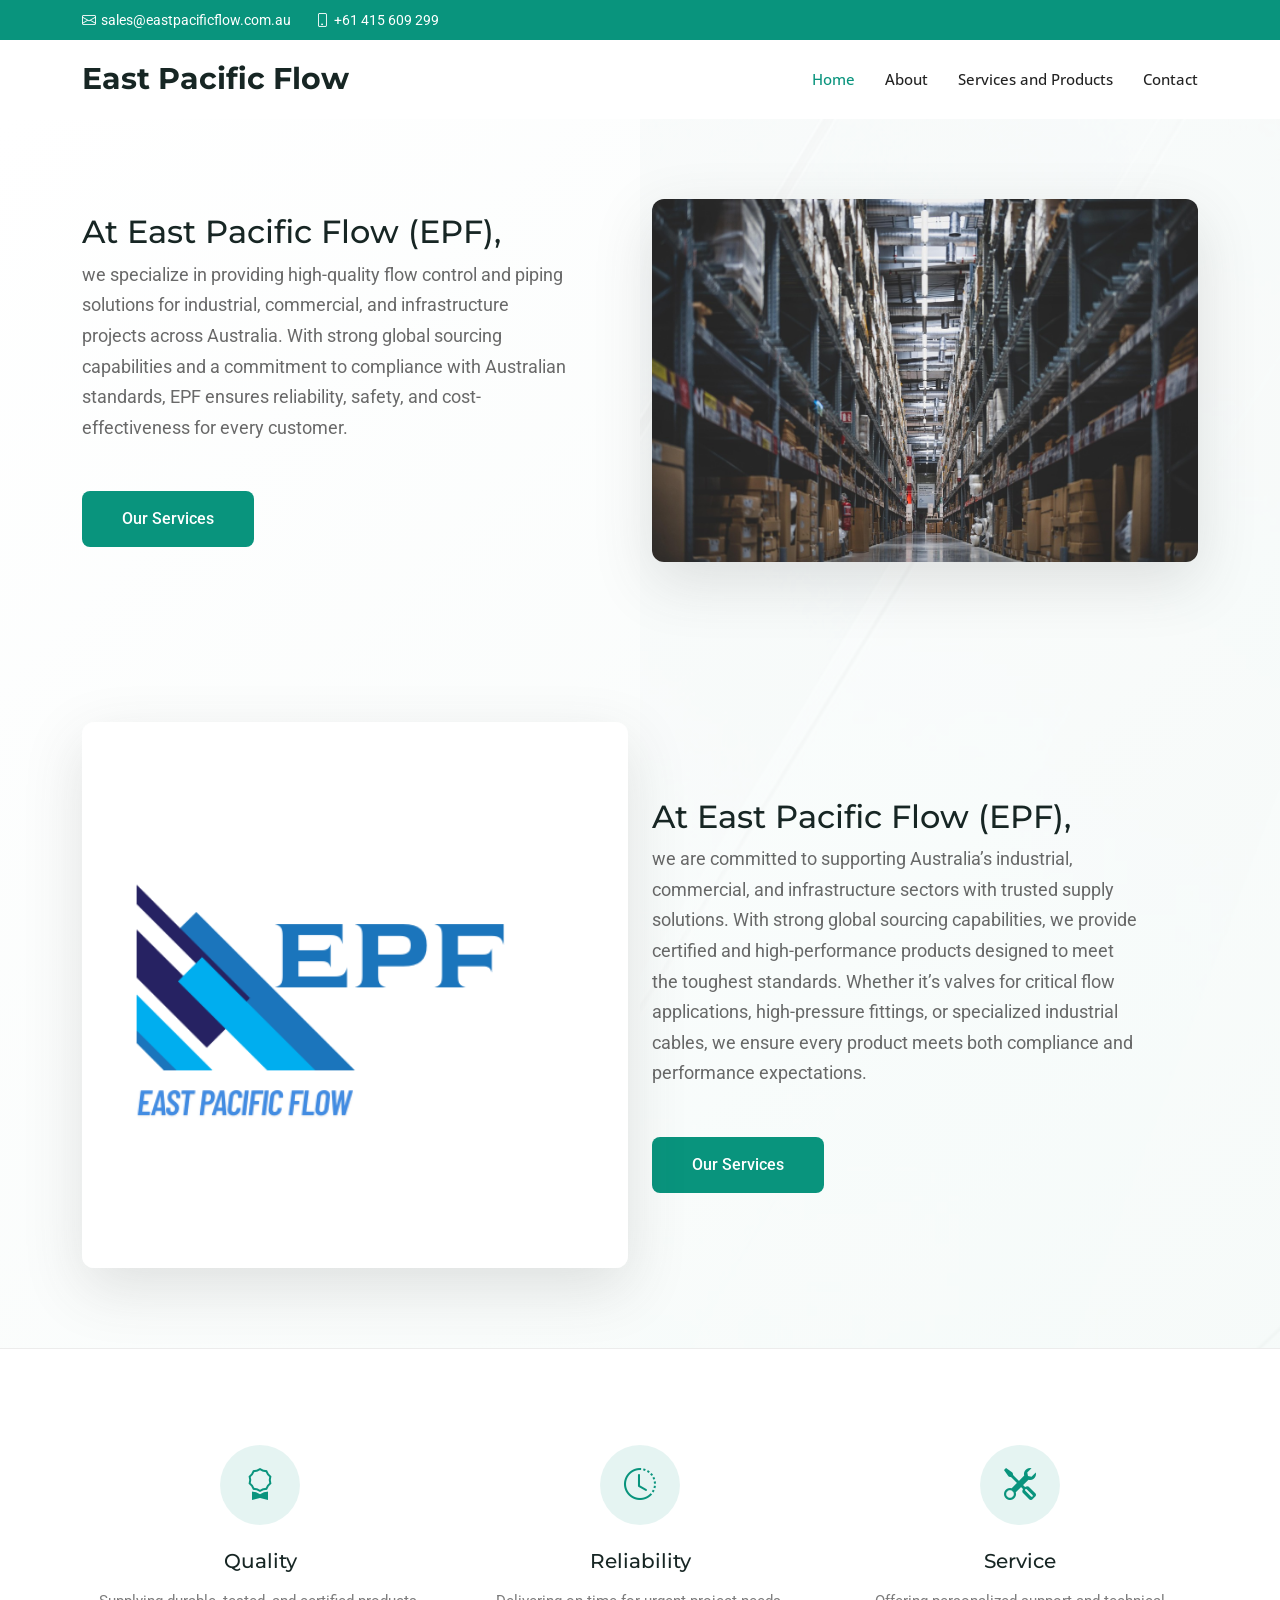
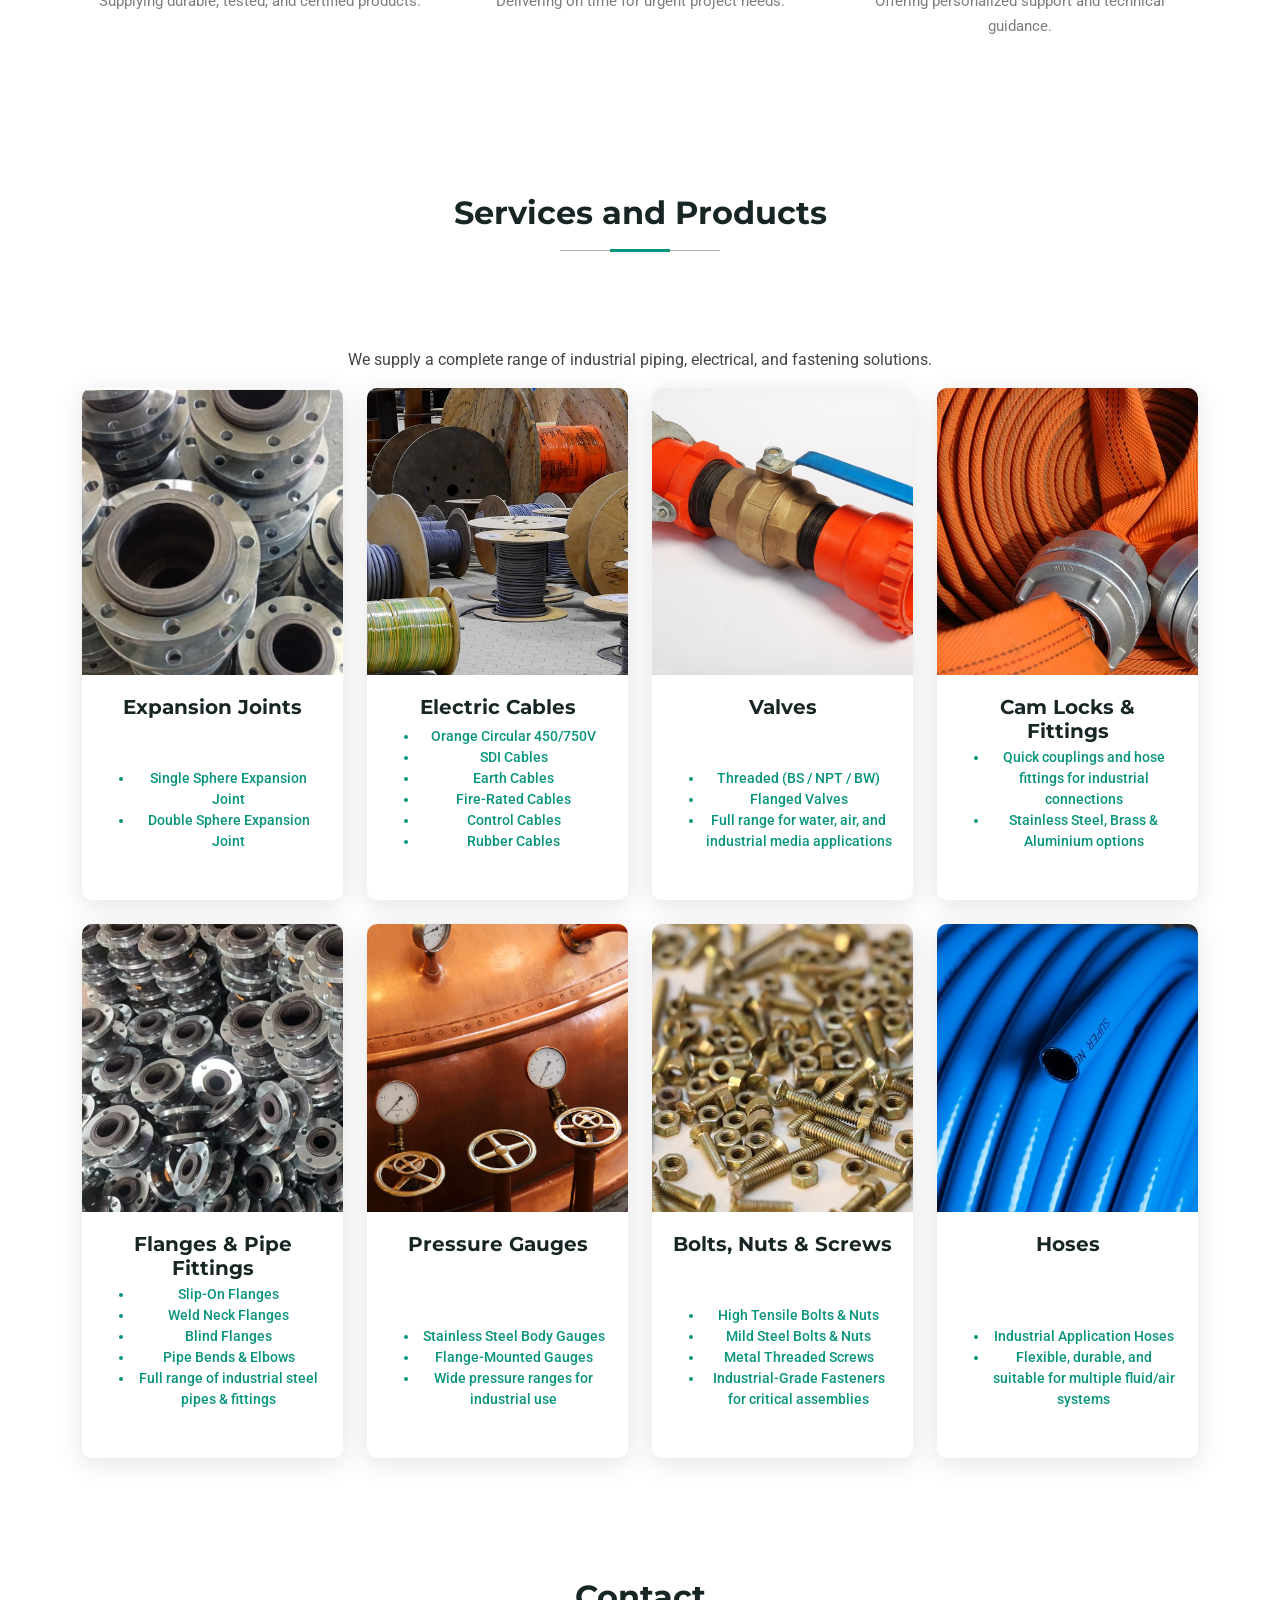
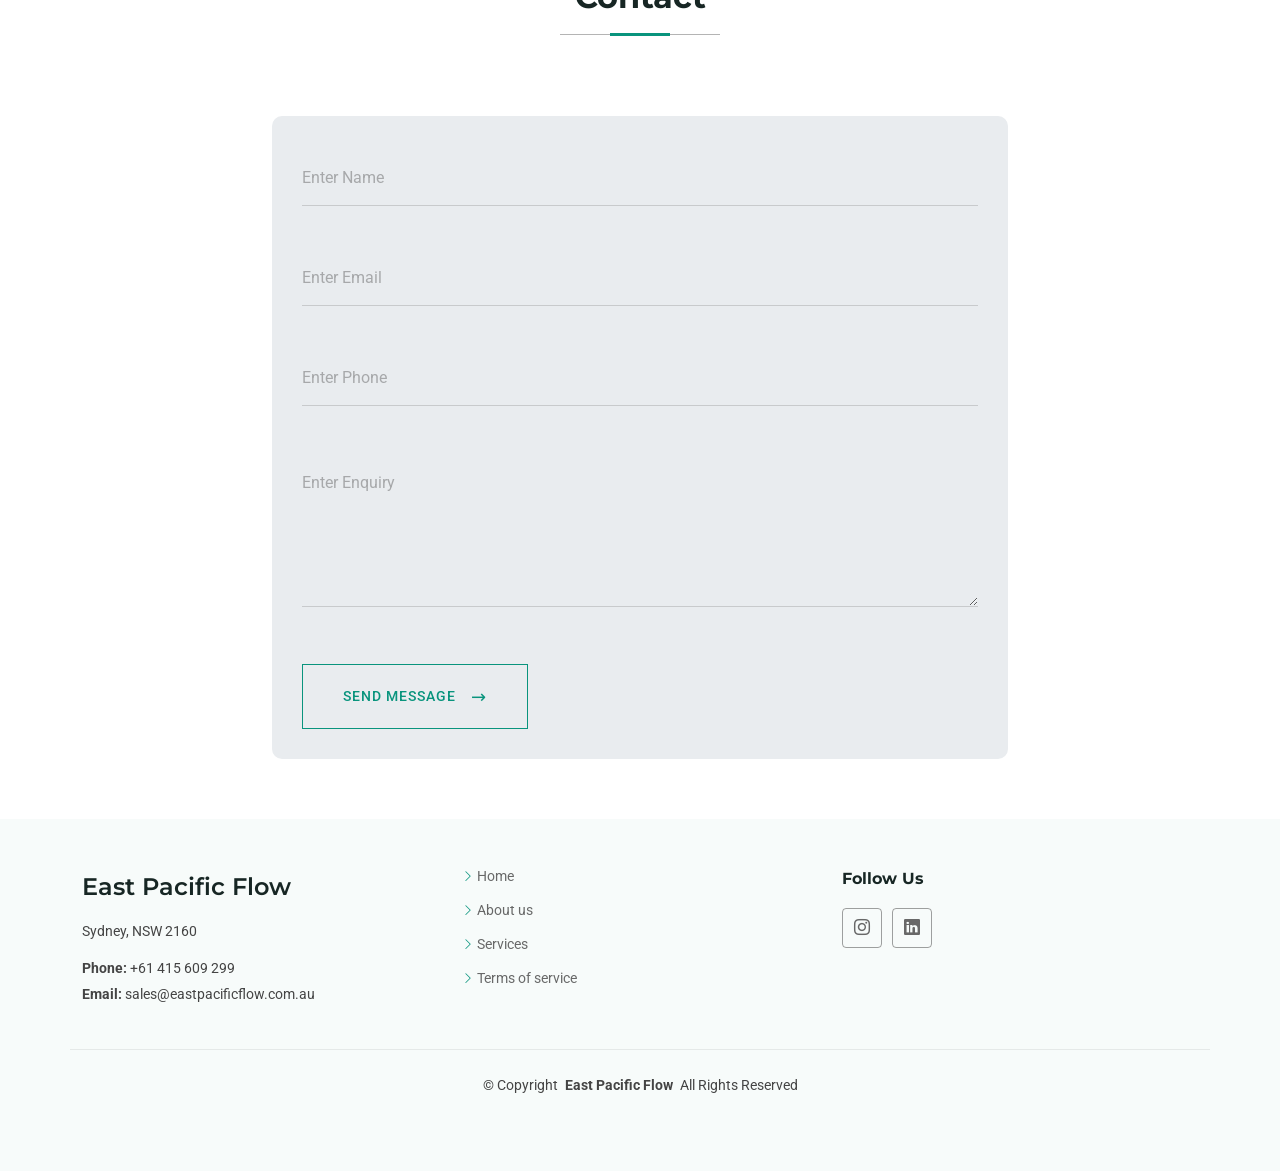
==== commit 64fa154e: "changes pushed" ====
--- a/index.html
+++ b/index.html
@@ -66,7 +66,7 @@
           <ul>
             <li><a href="#hero" class="active">Home</a></li>
             <li><a href="#about">About</a></li>
-            <li><a href="#services">Services and Products</a></li>
+            <li><a href="#team">Services and Products</a></li>
             <li><a href="#contact">Contact</a></li>
           </ul>
           <i class="mobile-nav-toggle d-xl-none bi bi-list"></i>
@@ -104,45 +104,66 @@
                   </div>
               </div>
 
+              <!--about us-->
+              <div class="container">
+                  <div class="row align-items-center " id="about">
+                      <div class="col-lg-6" data-aos="fade-up" data-aos-delay="200">
+                          <div class="hero-image">
+                              <img src="assets/img/Copy of East Pacific Flow.png" alt="Corporate Business" class="img-fluid">
+
+                          </div>
+                      </div>
+                      <div class="col-lg-6" data-aos="fade-up">
+                          <div class="content">
+                              <h2>At East Pacific Flow (EPF), </h2>
+                              <p>
+                                  we are committed to supporting Australia’s industrial,
+                                  commercial, and infrastructure sectors with trusted supply solutions.
+                                  With strong global sourcing capabilities, we provide certified and high-performance
+                                  products designed to meet the toughest standards. Whether it’s valves for critical flow
+                                  applications, high-pressure fittings, or specialized industrial cables, we ensure every
+                                  product meets both compliance and performance expectations.
+                              </p>
+                              <div class="cta-group">
+                                  <a href="#services" class="btn-primary">Our Services</a>
+                              </div>
+                          </div>
+                      </div>
+
+                  </div>
+              </div>
+
               <div class="hero-features">
                   <div class="container">
                       <div class="row">
-                          <div class="col-lg-3 col-md-6" data-aos="fade-up" data-aos-delay="100">
-                              <div class="feature-item">
-                                  <div class="icon">
-                                      <i class="bi bi-graph-up"></i>
-                                  </div>
-                                  <h4>Strategic Growth</h4>
-                                  <!--<p>Accelerate your business expansion with proven methodologies</p>-->
-                              </div>
-                          </div>
-                          <div class="col-lg-3 col-md-6" data-aos="fade-up" data-aos-delay="200">
-                              <div class="feature-item">
-                                  <div class="icon">
-                                      <i class="bi bi-lightbulb"></i>
-                                  </div>
-                                  <h4>Innovation Focus</h4>
-                                  <!--<p>Transform challenges into opportunities through creative solutions</p>-->
-                              </div>
-                          </div>
-                          <div class="col-lg-3 col-md-6" data-aos="fade-up" data-aos-delay="300">
-                              <div class="feature-item">
-                                  <div class="icon">
-                                      <i class="bi bi-people"></i>
-                                  </div>
-                                  <h4>Expert Team</h4>
-                                  <!--<p>Industry veterans dedicated to your success and growth</p>-->
-                              </div>
-                          </div>
-                          <div class="col-lg-3 col-md-6" data-aos="fade-up" data-aos-delay="400">
+                          <div class="col-lg-4 col-md-6" data-aos="fade-up" data-aos-delay="100">
                               <div class="feature-item">
                                   <div class="icon">
                                       <i class="bi bi-award"></i>
                                   </div>
-                                  <h4>Proven Results</h4>
-                                  <!--<p>Track record of delivering measurable business outcomes</p>-->
-                              </div>
-                          </div>
+                                  <h4>Quality </h4>
+                                  <p>Supplying durable, tested, and certified products.</p>
+                              </div>
+                          </div>
+                          <div class="col-lg-4 col-md-6" data-aos="fade-up" data-aos-delay="200">
+                              <div class="feature-item">
+                                  <div class="icon">
+                                      <i class="bi bi-clock-history"></i>
+                                  </div>
+                                  <h4>Reliability</h4>
+                                  <p>Delivering on time for urgent project needs. </p>
+                              </div>
+                          </div>
+                          <div class="col-lg-4 col-md-6" data-aos="fade-up" data-aos-delay="300">
+                              <div class="feature-item">
+                                  <div class="icon">
+                                      <i class="bi bi-tools"></i>
+                                  </div>
+                                  <h4>Service</h4>
+                                  <p> Offering personalized support and technical guidance.</p>
+                              </div>
+                          </div>
+
                       </div>
                   </div>
               </div>
@@ -159,24 +180,22 @@
           </div><!-- End Section Title -->
 
           <div class="container" data-aos="fade-up" data-aos-delay="100">
-
+              <p><center>We supply a complete range of industrial piping, electrical, and fastening solutions. </center></p>
               <div class="row gy-4">
 
                   <div class="col-lg-3 col-md-6" data-aos="fade-up" data-aos-delay="100">
                       <div class="member-card">
                           <div class="member-image-wrapper">
-                              <img src="assets/img/person/person-f-1.webp" class="img-fluid" alt="Team Member">
-                          </div>
-                          <div class="member-content">
-                              <h4 class="member-name">Sarah Chen</h4>
-                              <span class="member-role">Chief Executive Officer</span>
-                              <p class="member-bio">Praesentium nihil ut laudantium cumque. Ut et consequatur ab ut totam architecto. Expedita sunt eum</p>
-                              <div class="member-socials">
-                                  <a href="#"><i class="bi bi-twitter-x"></i></a>
-                                  <a href="#"><i class="bi bi-facebook"></i></a>
-                                  <a href="#"><i class="bi bi-linkedin"></i></a>
-                                  <a href="#"><i class="bi bi-instagram"></i></a>
-                              </div>
+                              <img src="assets/img/about/Screenshot 2025-09-07 223146.png" class="img-fluid" alt="Team Member">
+                          </div>
+                          <div class="member-content">
+                              <h4 class="member-name">Expansion Joints </h4>
+                              <span class="member-role">
+                                  <ul>
+                                      <li> Single Sphere Expansion Joint</li>
+                                      <li>  Double Sphere Expansion Joint</li>
+                                  </ul>
+                              </span>
                           </div>
                       </div>
                   </div><!-- End Team Member -->
@@ -184,18 +203,21 @@
                   <div class="col-lg-3 col-md-6" data-aos="fade-up" data-aos-delay="200">
                       <div class="member-card">
                           <div class="member-image-wrapper">
-                              <img src="assets/img/person/person-m-2.webp" class="img-fluid" alt="Team Member">
-                          </div>
-                          <div class="member-content">
-                              <h4 class="member-name">David Lee</h4>
-                              <span class="member-role">Product Manager</span>
-                              <p class="member-bio">Voluptas qui enim omnis est atque. Enim sunt quo et amet corporis et. Autem eaque optio.</p>
-                              <div class="member-socials">
-                                  <a href="#"><i class="bi bi-twitter-x"></i></a>
-                                  <a href="#"><i class="bi bi-facebook"></i></a>
-                                  <a href="#"><i class="bi bi-linkedin"></i></a>
-                                  <a href="#"><i class="bi bi-github"></i></a>
-                              </div>
+                              <img src="assets/img/about/cables-2147450_640.jpg" class="img-fluid" alt="Team Member">
+                          </div>
+                          <div class="member-content">
+                              <h4 class="member-name">Electric Cables </h4>
+                              <span class="member-role">
+                                  <ul>
+                                      <li> Orange Circular 450/750V</li>
+                                      <li> SDI Cables</li>
+                                      <li> Earth Cables</li>
+                                      <li> Fire-Rated Cables</li>
+                                      <li> Control Cables</li>
+                                      <li> Rubber Cables</li>
+                                  </ul>
+                              </span>
+
                           </div>
                       </div>
                   </div><!-- End Team Member -->
@@ -203,17 +225,18 @@
                   <div class="col-lg-3 col-md-6" data-aos="fade-up" data-aos-delay="300">
                       <div class="member-card">
                           <div class="member-image-wrapper">
-                              <img src="assets/img/person/person-f-3.webp" class="img-fluid" alt="Team Member">
-                          </div>
-                          <div class="member-content">
-                              <h4 class="member-name">Laura Rodriguez</h4>
-                              <span class="member-role">Marketing Director</span>
-                              <p class="member-bio">Qui ut autem quo error molestiae. Voluptatem quia eligendi voluptatibus beatae vitae et quis. Quis voluptatem.</p>
-                              <div class="member-socials">
-                                  <a href="#"><i class="bi bi-twitter-x"></i></a>
-                                  <a href="#"><i class="bi bi-instagram"></i></a>
-                                  <a href="#"><i class="bi bi-linkedin"></i></a>
-                              </div>
+                              <img src="assets/img/about/valve-986317_1280.jpg" class="img-fluid" alt="Team Member">
+                          </div>
+                          <div class="member-content">
+                              <h4 class="member-name">Valves</h4>
+                              <span class="member-role">
+                                  <ul>
+                                      <li>Threaded (BS / NPT / BW)</li>
+                                       <li> Flanged Valves</li>
+                                         <li>Full range for water, air, and industrial media applications</li>
+                                      </ul>
+</span>
+
                           </div>
                       </div>
                   </div><!-- End Team Member -->
@@ -221,17 +244,95 @@
                   <div class="col-lg-3 col-md-6" data-aos="fade-up" data-aos-delay="400">
                       <div class="member-card">
                           <div class="member-image-wrapper">
-                              <img src="assets/img/person/person-m-4.webp" class="img-fluid" alt="Team Member">
-                          </div>
-                          <div class="member-content">
-                              <h4 class="member-name">Michael Brown</h4>
-                              <span class="member-role">Lead Engineer</span>
-                              <p class="member-bio">Rerum et sint voluptatem enim aut. Quisquam et alias ut qui voluptatum. Autem voluptas exercitationem.</p>
-                              <div class="member-socials">
-                                  <a href="#"><i class="bi bi-linkedin"></i></a>
-                                  <a href="#"><i class="bi bi-github"></i></a>
-                                  <a href="#"><i class="bi bi-stack-overflow"></i></a>
-                              </div>
+                              <img src="assets/img/about/fire-fighters-5357699_640.jpg" class="img-fluid" alt="Team Member">
+                          </div>
+                          <div class="member-content">
+                              <h4 class="member-name">Cam Locks & Fittings</h4>
+                              <span class="member-role">
+                                  <ul>
+                                      <li> Quick couplings and hose fittings for industrial connections</li>
+                                      <li> Stainless Steel, Brass & Aluminium options </li>
+                                    </ul>
+                              </span>
+
+                          </div>
+                      </div>
+                  </div><!-- End Team Member -->
+
+                  <div class="col-lg-3 col-md-6" data-aos="fade-up" data-aos-delay="400">
+                      <div class="member-card">
+                          <div class="member-image-wrapper">
+                              <img src="assets/img/about/Screenshot 2025-09-07 223516.png" class="img-fluid" alt="Team Member">
+                          </div>
+                          <div class="member-content">
+                              <h4 class="member-name">Flanges & Pipe Fittings</h4>
+                              <span class="member-role">
+                                  <ul>
+                                      <li> Slip-On Flanges</li>
+                                      <li> Weld Neck Flanges</li>
+                                      <li> Blind Flanges</li>
+                                      <li> Pipe Bends & Elbows</li>
+                                      <li>Full range of industrial steel pipes & fittings</li>
+                                  </ul>
+                              </span>
+
+                          </div>
+                      </div>
+                  </div><!-- End Team Member -->
+
+                  <div class="col-lg-3 col-md-6" data-aos="fade-up" data-aos-delay="400">
+                      <div class="member-card">
+                          <div class="member-image-wrapper">
+                              <img src="assets/img/about/pressure-16691_1280.jpg" class="img-fluid" alt="Team Member">
+                          </div>
+                          <div class="member-content">
+                              <h4 class="member-name">Pressure Gauges </h4>
+                              <span class="member-role">
+                                  <ul>
+                                      <li> Stainless Steel Body Gauges</li>
+                                      <li>Flange-Mounted Gauges</li>
+                                      <li>Wide pressure ranges for industrial use</li>
+                                   </ul>
+                              </span>
+
+                          </div>
+                      </div>
+                  </div><!-- End Team Member -->
+
+                  <div class="col-lg-3 col-md-6" data-aos="fade-up" data-aos-delay="400">
+                      <div class="member-card">
+                          <div class="member-image-wrapper">
+                              <img src="assets/img/about/nuts-and-bolts-6932894_640.jpg" class="img-fluid" alt="Team Member">
+                          </div>
+                          <div class="member-content">
+                              <h4 class="member-name">Bolts, Nuts & Screws  </h4>
+                              <span class="member-role">
+                                  <ul>
+                                      <li> High Tensile Bolts & Nuts</li>
+                                      <li> Mild Steel Bolts & Nuts</li>
+                                      <li> Metal Threaded Screws</li>
+                                      <li> Industrial-Grade Fasteners for critical assemblies</li>
+                                      </ul>
+</span>
+
+                          </div>
+                      </div>
+                  </div><!-- End Team Member -->
+
+                  <div class="col-lg-3 col-md-6" data-aos="fade-up" data-aos-delay="400">
+                      <div class="member-card">
+                          <div class="member-image-wrapper">
+                              <img src="assets/img/about/hose-2498377_640.jpg" class="img-fluid" alt="Team Member">
+                          </div>
+                          <div class="member-content">
+                              <h4 class="member-name">Hoses </h4>
+                              <span class="member-role">
+                                  <ul>
+                                      <li> Industrial Application Hoses</li>
+                                      <li> Flexible, durable, and suitable for multiple fluid/air systems</li>
+                                    </ul>
+                              </span>
+
                           </div>
                       </div>
                   </div><!-- End Team Member -->
@@ -273,7 +374,7 @@
 
                               <!-- Message Field -->
                               <div class="form-field message-field">
-                                  <textarea class="form-input message-input" name="message" id="userMessage" rows="5" placeholder="Enter Description" required=""></textarea>
+                                  <textarea class="form-input message-input" name="message" id="userMessage" rows="5" placeholder="Enter Enquiry" required=""></textarea>
                               </div>
 
                               <button type="submit" class="send-button">
@@ -310,8 +411,8 @@
           
           <ul>
             <li><i class="bi bi-chevron-right"></i> <a href="#">Home</a></li>
-            <li><i class="bi bi-chevron-right"></i> <a href="#">About us</a></li>
-            <li><i class="bi bi-chevron-right"></i> <a href="#">Services</a></li>
+            <li><i class="bi bi-chevron-right"></i> <a href="#about">About us</a></li>
+            <li><i class="bi bi-chevron-right"></i> <a href="#team">Services</a></li>
             <li><i class="bi bi-chevron-right"></i> <a href="#">Terms of service</a></li>
           </ul>
         </div>
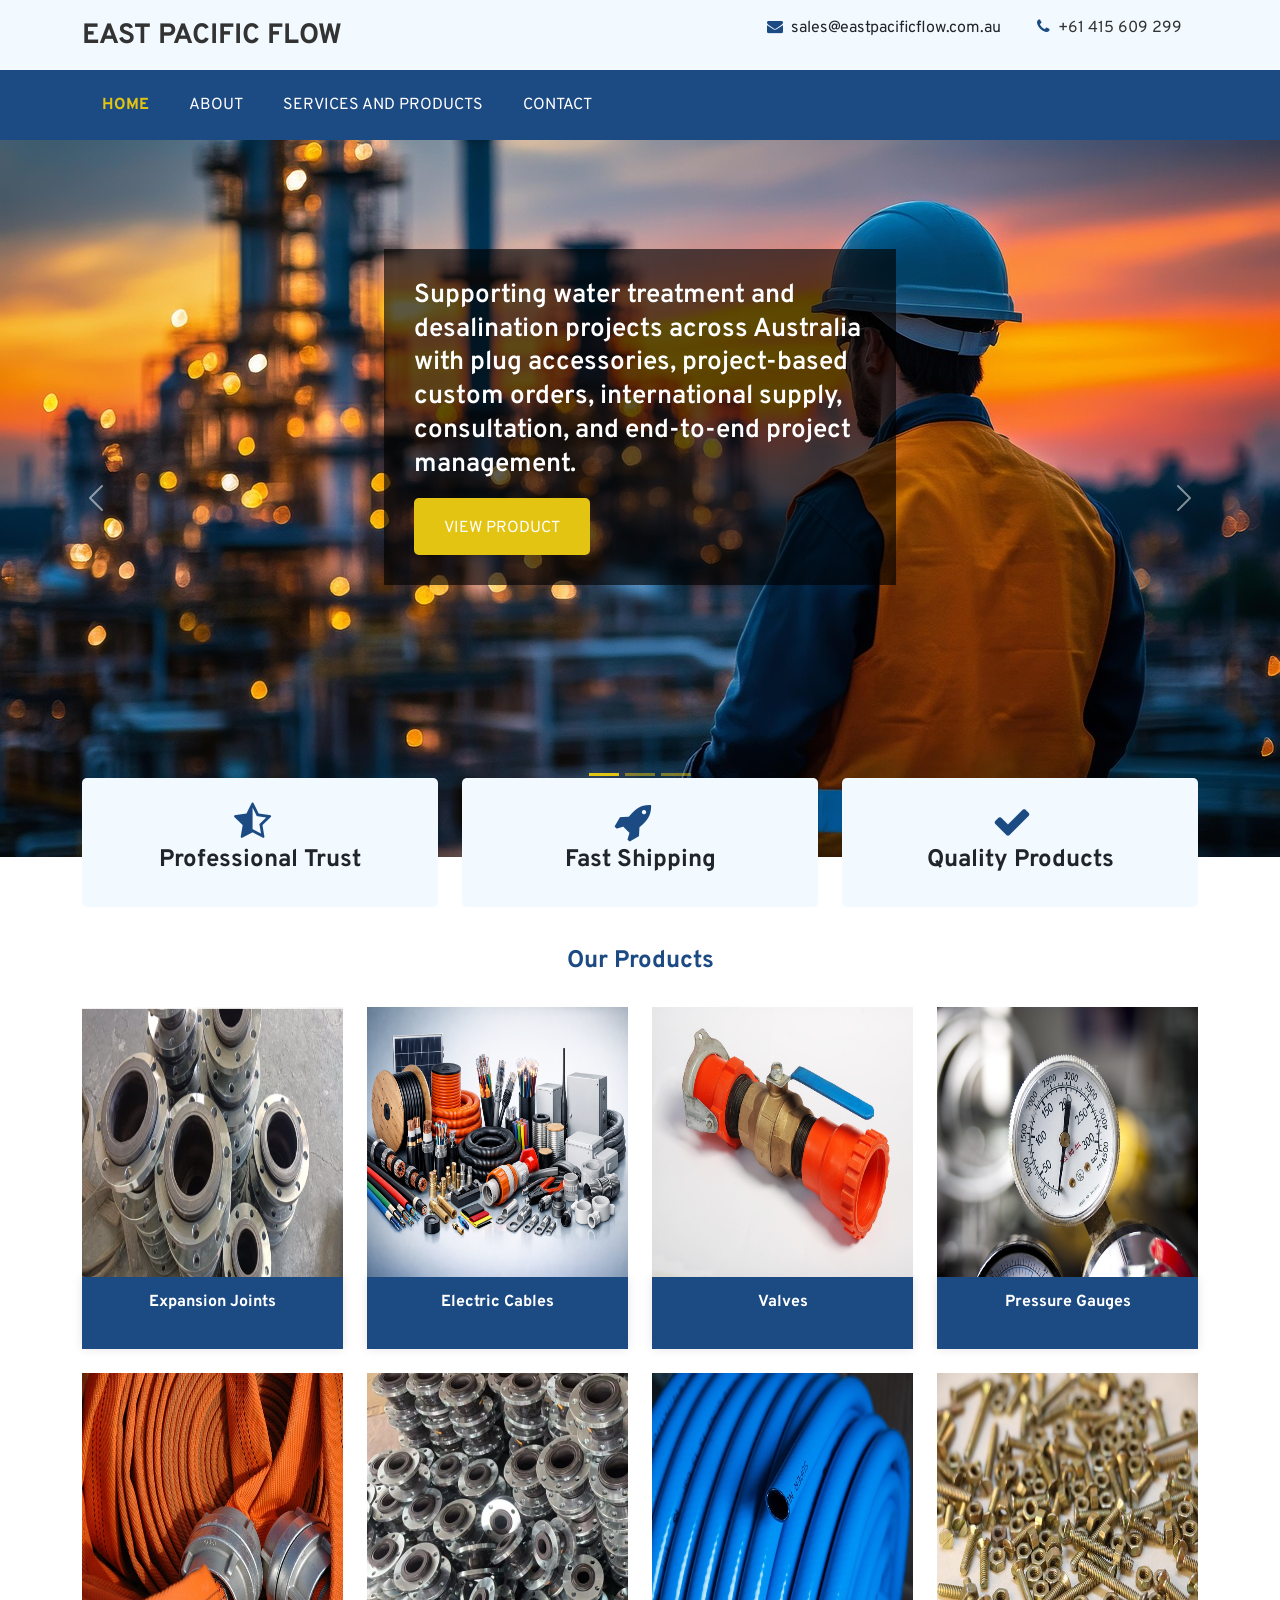
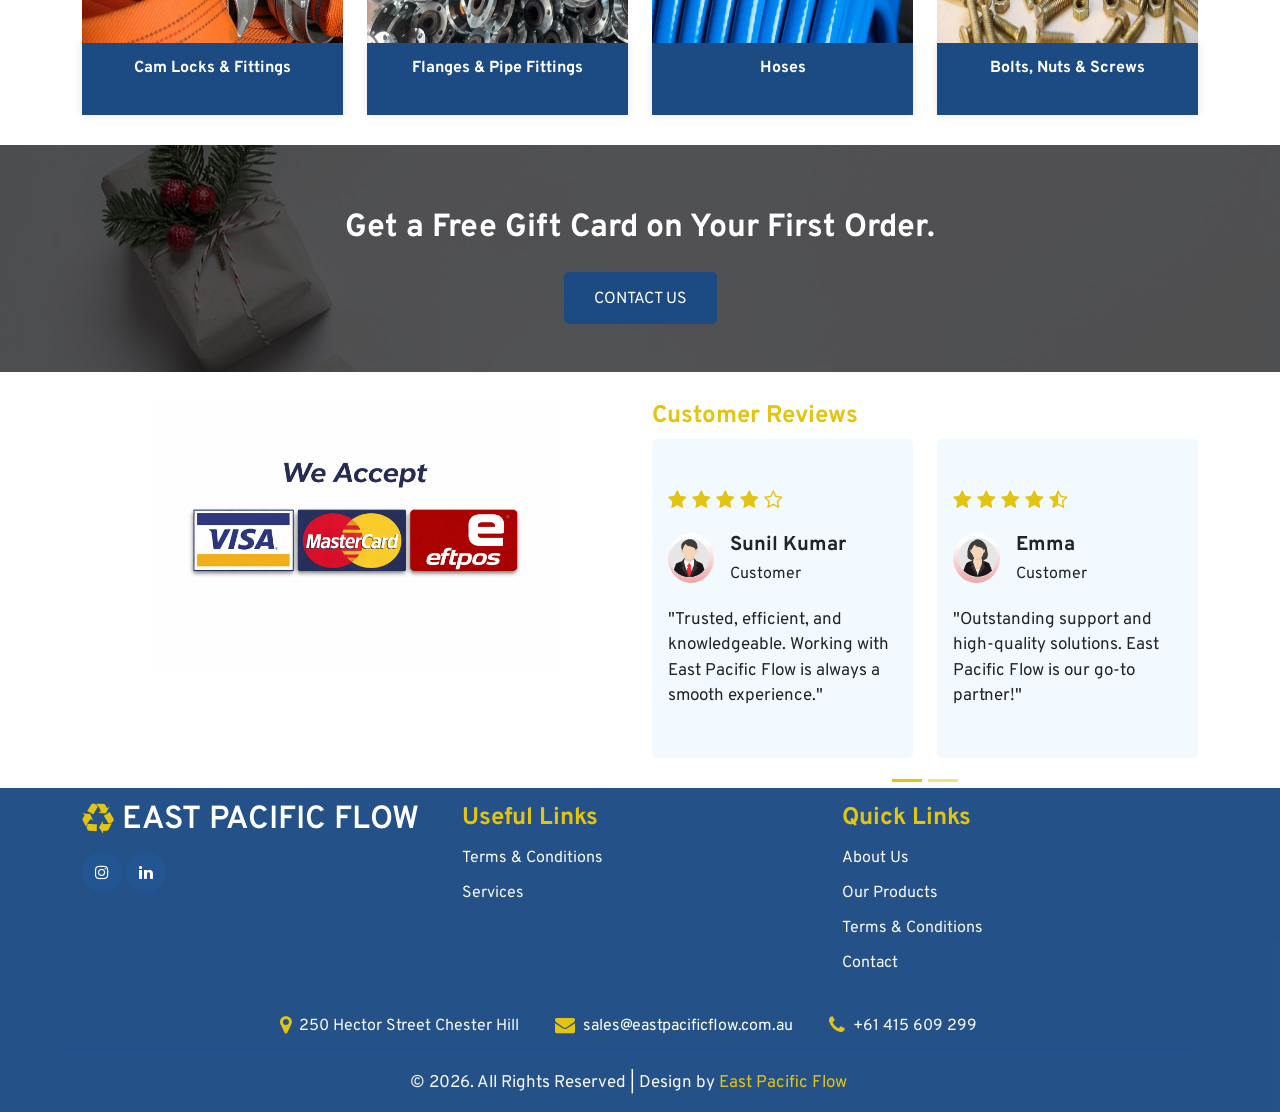
==== commit f48cc313: "initial website upload" ====
--- a/index.html
+++ b/index.html
@@ -1,466 +1,518 @@
 <!DOCTYPE html>
 <html lang="en">
-
 <head>
-  <meta charset="utf-8">
-  <meta content="width=device-width, initial-scale=1.0" name="viewport">
-  <title>Index - CoreBiz Bootstrap Template</title>
-  <meta name="description" content="">
-  <meta name="keywords" content="">
-
-  <!-- Favicons -->
-  <link href="assets/img/favicon.png" rel="icon">
-  <link href="assets/img/apple-touch-icon.png" rel="apple-touch-icon">
-
-  <!-- Fonts -->
-  <link href="https://fonts.googleapis.com" rel="preconnect">
-  <link href="https://fonts.gstatic.com" rel="preconnect" crossorigin>
-  <link href="https://fonts.googleapis.com/css2?family=Roboto:ital,wght@0,100;0,300;0,400;0,500;0,700;0,900;1,100;1,300;1,400;1,500;1,700;1,900&family=Open+Sans:ital,wght@0,300;0,400;0,500;0,600;0,700;0,800;1,300;1,400;1,500;1,600;1,700;1,800&family=Montserrat:ital,wght@0,100;0,200;0,300;0,400;0,500;0,600;0,700;0,800;0,900;1,100;1,200;1,300;1,400;1,500;1,600;1,700;1,800;1,900&display=swap" rel="stylesheet">
-
-  <!-- Vendor CSS Files -->
-  <link href="assets/vendor/bootstrap/css/bootstrap.min.css" rel="stylesheet">
-  <link href="assets/vendor/bootstrap-icons/bootstrap-icons.css" rel="stylesheet">
-  <link href="assets/vendor/aos/aos.css" rel="stylesheet">
-  <link href="assets/vendor/glightbox/css/glightbox.min.css" rel="stylesheet">
-  <link href="assets/vendor/swiper/swiper-bundle.min.css" rel="stylesheet">
-
-  <!-- Main CSS File -->
-  <link href="assets/css/main.css" rel="stylesheet">
-
-  <!-- =======================================================
-  * Template Name: CoreBiz
-  * Template URL: https://bootstrapmade.com/corebiz-bootstrap-business-template/
-  * Updated: Aug 30 2025 with Bootstrap v5.3.8
-  * Author: BootstrapMade.com
-  * License: https://bootstrapmade.com/license/
-  ======================================================== -->
+	<meta charset="utf-8">
+	<meta http-equiv="X-UA-Compatible" content="IE=edge">
+	<meta name="viewport" content="width=device-width, initial-scale=1">
+	<meta name="description" content="East Pacific Flow supplies industrial hoses, rubber expansion joints, gaskets and fittings in Sydney. Supporting water treatment plants, pump stations and infrastructure projects across NSW. Fast delivery and reliable supply.">
+	<meta name="robots" content="index, follow">
+	<title>Industrial Hoses, Expansion Joints & Fittings Supplier Sydney | East Pacific Flow</title>
+	<link rel="canonical" href="https://www.eastpacificflow.com.au/">
+	<!-- Favicons -->
+	<link href="img/epf-fav.png" rel="icon">
+	<link href="css/bootstrap.min.css" rel="stylesheet">
+	<link href="css/font-awesome.min.css" rel="stylesheet">
+	<link href="css/global.css" rel="stylesheet">
+	<link href="css/index.css" rel="stylesheet">
+	<link href="https://fonts.googleapis.com/css2?family=Overpass&display=swap" rel="stylesheet">
+	<script src="js/bootstrap.bundle.min.js"></script>
+	<!-- Google Tag Manager -->
+	<script>
+		(function (w, d, s, l, i) {
+			w[l] = w[l] || []; w[l].push({
+				'gtm.start':
+					new Date().getTime(), event: 'gtm.js'
+			}); var f = d.getElementsByTagName(s)[0],
+				j = d.createElement(s), dl = l != 'dataLayer' ? '&l=' + l : ''; j.async = true; j.src =
+					'https://www.googletagmanager.com/gtm.js?id=' + i + dl; f.parentNode.insertBefore(j, f);
+		})(window, document, 'script', 'dataLayer', 'GTM-PXHPXDBW');</script>
+	<!-- End Google Tag Manager -->
+	<style>
+        h1 {
+            font-size: 26px;
+            font-weight: 600;
+            line-height: 1.3;
+        }
+	</style>
+
 </head>
-
-<body class="index-page">
-
-  <header id="header" class="header sticky-top">
-
-    <div class="topbar d-flex align-items-center dark-background">
-      <div class="container d-flex justify-content-center justify-content-md-between">
-        <div class="contact-info d-flex align-items-center">
-          <i class="bi bi-envelope d-flex align-items-center"><a href="mailto:sales@eastpacificflow.com.au">sales@eastpacificflow.com.au</a></i>
-          <i class="bi bi-phone d-flex align-items-center ms-4"><span>+61 415 609 299</span></i>
-        </div>
-        <div class="social-links d-none d-md-flex align-items-center">
-          <!--<a href="#" class="instagram"><i class="bi bi-instagram"></i></a>
-          <a href="#" class="linkedin"><i class="bi bi-linkedin"></i></a>-->
-        </div>
-      </div>
-    </div><!-- End Top Bar -->
-
-    <div class="branding d-flex align-items-cente">
-
-      <div class="container position-relative d-flex align-items-center justify-content-between">
-        <a href="index.html" class="logo d-flex align-items-center">
-          <!-- Uncomment the line below if you also wish to use an image logo -->
-          <!-- <img src="assets/img/logo.webp" alt=""> -->
-          <h1 class="sitename">East Pacific Flow</h1>
-        </a>
-
-        <nav id="navmenu" class="navmenu">
-          <ul>
-            <li><a href="#hero" class="active">Home</a></li>
-            <li><a href="#about">About</a></li>
-            <li><a href="#team">Services and Products</a></li>
-            <li><a href="#contact">Contact</a></li>
-          </ul>
-          <i class="mobile-nav-toggle d-xl-none bi bi-list"></i>
-        </nav>
-
-      </div>
-
-    </div>
-
-  </header>
-
-  <main class="main">
-
-      <!-- Hero Section -->
-      <section id="hero" class="hero section">
-
-          <div class="hero-content">
-              <div class="container">
-                  <div class="row align-items-center">
-                      <div class="col-lg-6" data-aos="fade-up">
-                          <div class="content">
-                              <h2>At East Pacific Flow (EPF), </h2>
-                              <p>we specialize in providing high-quality flow control and piping solutions for industrial, commercial, and infrastructure projects across Australia. With strong global sourcing capabilities and a commitment to compliance with Australian standards, EPF ensures reliability, safety, and cost-effectiveness for every customer.</p>
-                              <div class="cta-group">
-                                  <a href="#services" class="btn-primary">Our Services</a>
-                              </div>
-                          </div>
-                      </div>
-                      <div class="col-lg-6" data-aos="fade-up" data-aos-delay="200">
-                          <div class="hero-image">
-                              <img src="assets/img/about/store-5619201_1280.jpg" alt="Corporate Business" class="img-fluid">
-
-                          </div>
-                      </div>
-                  </div>
-              </div>
-
-              <!--about us-->
-              <div class="container">
-                  <div class="row align-items-center " id="about">
-                      <div class="col-lg-6" data-aos="fade-up" data-aos-delay="200">
-                          <div class="hero-image">
-                              <img src="assets/img/Copy of East Pacific Flow.png" alt="Corporate Business" class="img-fluid">
-
-                          </div>
-                      </div>
-                      <div class="col-lg-6" data-aos="fade-up">
-                          <div class="content">
-                              <h2>At East Pacific Flow (EPF), </h2>
-                              <p>
-                                  we are committed to supporting Australia’s industrial,
-                                  commercial, and infrastructure sectors with trusted supply solutions.
-                                  With strong global sourcing capabilities, we provide certified and high-performance
-                                  products designed to meet the toughest standards. Whether it’s valves for critical flow
-                                  applications, high-pressure fittings, or specialized industrial cables, we ensure every
-                                  product meets both compliance and performance expectations.
-                              </p>
-                              <div class="cta-group">
-                                  <a href="#services" class="btn-primary">Our Services</a>
-                              </div>
-                          </div>
-                      </div>
-
-                  </div>
-              </div>
-
-              <div class="hero-features">
-                  <div class="container">
-                      <div class="row">
-                          <div class="col-lg-4 col-md-6" data-aos="fade-up" data-aos-delay="100">
-                              <div class="feature-item">
-                                  <div class="icon">
-                                      <i class="bi bi-award"></i>
-                                  </div>
-                                  <h4>Quality </h4>
-                                  <p>Supplying durable, tested, and certified products.</p>
-                              </div>
-                          </div>
-                          <div class="col-lg-4 col-md-6" data-aos="fade-up" data-aos-delay="200">
-                              <div class="feature-item">
-                                  <div class="icon">
-                                      <i class="bi bi-clock-history"></i>
-                                  </div>
-                                  <h4>Reliability</h4>
-                                  <p>Delivering on time for urgent project needs. </p>
-                              </div>
-                          </div>
-                          <div class="col-lg-4 col-md-6" data-aos="fade-up" data-aos-delay="300">
-                              <div class="feature-item">
-                                  <div class="icon">
-                                      <i class="bi bi-tools"></i>
-                                  </div>
-                                  <h4>Service</h4>
-                                  <p> Offering personalized support and technical guidance.</p>
-                              </div>
-                          </div>
-
-                      </div>
-                  </div>
-              </div>
-
-          </div>
-
-      </section><!-- /Hero Section -->
-      <!-- Team Section -->
-      <section id="team" class="team section">
-
-          <!-- Section Title -->
-          <div class="container section-title" data-aos="fade-up">
-              <h2>Services and Products</h2>
-          </div><!-- End Section Title -->
-
-          <div class="container" data-aos="fade-up" data-aos-delay="100">
-              <p><center>We supply a complete range of industrial piping, electrical, and fastening solutions. </center></p>
-              <div class="row gy-4">
-
-                  <div class="col-lg-3 col-md-6" data-aos="fade-up" data-aos-delay="100">
-                      <div class="member-card">
-                          <div class="member-image-wrapper">
-                              <img src="assets/img/about/Screenshot 2025-09-07 223146.png" class="img-fluid" alt="Team Member">
-                          </div>
-                          <div class="member-content">
-                              <h4 class="member-name">Expansion Joints </h4>
-                              <span class="member-role">
-                                  <ul>
-                                      <li> Single Sphere Expansion Joint</li>
-                                      <li>  Double Sphere Expansion Joint</li>
-                                  </ul>
-                              </span>
-                          </div>
-                      </div>
-                  </div><!-- End Team Member -->
-
-                  <div class="col-lg-3 col-md-6" data-aos="fade-up" data-aos-delay="200">
-                      <div class="member-card">
-                          <div class="member-image-wrapper">
-                              <img src="assets/img/about/cables-2147450_640.jpg" class="img-fluid" alt="Team Member">
-                          </div>
-                          <div class="member-content">
-                              <h4 class="member-name">Electric Cables </h4>
-                              <span class="member-role">
-                                  <ul>
-                                      <li> Orange Circular 450/750V</li>
-                                      <li> SDI Cables</li>
-                                      <li> Earth Cables</li>
-                                      <li> Fire-Rated Cables</li>
-                                      <li> Control Cables</li>
-                                      <li> Rubber Cables</li>
-                                  </ul>
-                              </span>
-
-                          </div>
-                      </div>
-                  </div><!-- End Team Member -->
-
-                  <div class="col-lg-3 col-md-6" data-aos="fade-up" data-aos-delay="300">
-                      <div class="member-card">
-                          <div class="member-image-wrapper">
-                              <img src="assets/img/about/valve-986317_1280.jpg" class="img-fluid" alt="Team Member">
-                          </div>
-                          <div class="member-content">
-                              <h4 class="member-name">Valves</h4>
-                              <span class="member-role">
-                                  <ul>
-                                      <li>Threaded (BS / NPT / BW)</li>
-                                       <li> Flanged Valves</li>
-                                         <li>Full range for water, air, and industrial media applications</li>
-                                      </ul>
-</span>
-
-                          </div>
-                      </div>
-                  </div><!-- End Team Member -->
-
-                  <div class="col-lg-3 col-md-6" data-aos="fade-up" data-aos-delay="400">
-                      <div class="member-card">
-                          <div class="member-image-wrapper">
-                              <img src="assets/img/about/fire-fighters-5357699_640.jpg" class="img-fluid" alt="Team Member">
-                          </div>
-                          <div class="member-content">
-                              <h4 class="member-name">Cam Locks & Fittings</h4>
-                              <span class="member-role">
-                                  <ul>
-                                      <li> Quick couplings and hose fittings for industrial connections</li>
-                                      <li> Stainless Steel, Brass & Aluminium options </li>
-                                    </ul>
-                              </span>
-
-                          </div>
-                      </div>
-                  </div><!-- End Team Member -->
-
-                  <div class="col-lg-3 col-md-6" data-aos="fade-up" data-aos-delay="400">
-                      <div class="member-card">
-                          <div class="member-image-wrapper">
-                              <img src="assets/img/about/Screenshot 2025-09-07 223516.png" class="img-fluid" alt="Team Member">
-                          </div>
-                          <div class="member-content">
-                              <h4 class="member-name">Flanges & Pipe Fittings</h4>
-                              <span class="member-role">
-                                  <ul>
-                                      <li> Slip-On Flanges</li>
-                                      <li> Weld Neck Flanges</li>
-                                      <li> Blind Flanges</li>
-                                      <li> Pipe Bends & Elbows</li>
-                                      <li>Full range of industrial steel pipes & fittings</li>
-                                  </ul>
-                              </span>
-
-                          </div>
-                      </div>
-                  </div><!-- End Team Member -->
-
-                  <div class="col-lg-3 col-md-6" data-aos="fade-up" data-aos-delay="400">
-                      <div class="member-card">
-                          <div class="member-image-wrapper">
-                              <img src="assets/img/about/pressure-16691_1280.jpg" class="img-fluid" alt="Team Member">
-                          </div>
-                          <div class="member-content">
-                              <h4 class="member-name">Pressure Gauges </h4>
-                              <span class="member-role">
-                                  <ul>
-                                      <li> Stainless Steel Body Gauges</li>
-                                      <li>Flange-Mounted Gauges</li>
-                                      <li>Wide pressure ranges for industrial use</li>
-                                   </ul>
-                              </span>
-
-                          </div>
-                      </div>
-                  </div><!-- End Team Member -->
-
-                  <div class="col-lg-3 col-md-6" data-aos="fade-up" data-aos-delay="400">
-                      <div class="member-card">
-                          <div class="member-image-wrapper">
-                              <img src="assets/img/about/nuts-and-bolts-6932894_640.jpg" class="img-fluid" alt="Team Member">
-                          </div>
-                          <div class="member-content">
-                              <h4 class="member-name">Bolts, Nuts & Screws  </h4>
-                              <span class="member-role">
-                                  <ul>
-                                      <li> High Tensile Bolts & Nuts</li>
-                                      <li> Mild Steel Bolts & Nuts</li>
-                                      <li> Metal Threaded Screws</li>
-                                      <li> Industrial-Grade Fasteners for critical assemblies</li>
-                                      </ul>
-</span>
-
-                          </div>
-                      </div>
-                  </div><!-- End Team Member -->
-
-                  <div class="col-lg-3 col-md-6" data-aos="fade-up" data-aos-delay="400">
-                      <div class="member-card">
-                          <div class="member-image-wrapper">
-                              <img src="assets/img/about/hose-2498377_640.jpg" class="img-fluid" alt="Team Member">
-                          </div>
-                          <div class="member-content">
-                              <h4 class="member-name">Hoses </h4>
-                              <span class="member-role">
-                                  <ul>
-                                      <li> Industrial Application Hoses</li>
-                                      <li> Flexible, durable, and suitable for multiple fluid/air systems</li>
-                                    </ul>
-                              </span>
-
-                          </div>
-                      </div>
-                  </div><!-- End Team Member -->
-
-              </div>
-
-          </div>
-
-      </section><!-- /Team Section -->
-      <!-- Contact Section -->
-      <!-- Contact Section -->
-      <section id="contact" class="contact section">
-          <!-- Section Title -->
-          <div class="container section-title" data-aos="fade-up">
-              <h2>Contact</h2>
-          </div><!-- End Section Title -->
-
-          <div class="container" data-aos="fade-up" data-aos-delay="100">
-              <div class="row justify-content-center">
-
-                  <div class="col-lg-8" data-aos="fade-right" data-aos-delay="200">
-                      <div class="contact-form-container" style="background-color: #e9ecef; padding: 30px; border-radius: 10px;">
-                          <!-- Integrated Contact Form -->
-                          <form action="forms/contact.php" method="post" class="php-email-form contact-form">
-                              <!-- Name and Email in One Line -->
-                              <div class="form-row">
-                                  <div class="form-field">
-                                      <input type="text" name="name" class="form-input" id="userName" placeholder="Enter Name" required="">
-                                  </div>
-
-                                  <div class="form-field">
-                                      <input type="email" class="form-input" name="email" id="userEmail" placeholder="Enter Email" required="">
-                                  </div>
-                                  <div class="form-field">
-                                      <input type="number" class="form-input" name="phone" id="userPhone" placeholder="Enter Phone" required="">
-                                  </div>
-                              </div>
-
-
-                              <!-- Message Field -->
-                              <div class="form-field message-field">
-                                  <textarea class="form-input message-input" name="message" id="userMessage" rows="5" placeholder="Enter Enquiry" required=""></textarea>
-                              </div>
-
-                              <button type="submit" class="send-button">
-                                  Send Message
-                                  <span class="button-arrow">→</span>
-                              </button>
-                          </form>
-                      </div>
-                  </div>
-
-              </div>
-          </div>
-      </section>
-  </main>
-
-  <footer id="footer" class="footer light-background">
-
- 
-
-    <div class="container footer-top">
-      <div class="row gy-4">
-        <div class="col-lg-4 col-md-6 footer-about">
-          <a href="index.html" class="d-flex align-items-center">
-            <span class="sitename">East Pacific Flow</span>
-          </a>
-          <div class="footer-contact pt-3">
-            <p>Sydney, NSW 2160</p>
-            <p class="mt-3"><strong>Phone:</strong> <span>+61 415 609 299</span></p>
-            <p><strong>Email:</strong> <span>sales@eastpacificflow.com.au</span></p>
-          </div>
-        </div>
-
-        <div class="col-lg-4 col-md-3 footer-links">
-          
-          <ul>
-            <li><i class="bi bi-chevron-right"></i> <a href="#">Home</a></li>
-            <li><i class="bi bi-chevron-right"></i> <a href="#about">About us</a></li>
-            <li><i class="bi bi-chevron-right"></i> <a href="#team">Services</a></li>
-            <li><i class="bi bi-chevron-right"></i> <a href="#">Terms of service</a></li>
-          </ul>
-        </div>
-
-        
-
-        <div class="col-lg-4 col-md-12">
-          <h4>Follow Us</h4>
-          <div class="social-links d-flex">
-            <a href=""><i class="bi bi-instagram"></i></a>
-            <a href=""><i class="bi bi-linkedin"></i></a>
-          </div>
-        </div>
-
-      </div>
-    </div>
-
-    <div class="container copyright text-center mt-4">
-      <p>© <span>Copyright</span> <strong class="px-1 sitename">East Pacific Flow</strong> <span>All Rights Reserved</span></p>
-    
-    </div>
-
-  </footer>
-
-  <!-- Scroll Top -->
-  <a href="#" id="scroll-top" class="scroll-top d-flex align-items-center justify-content-center"><i class="bi bi-arrow-up-short"></i></a>
-
-  <!-- Preloader -->
-  <div id="preloader">
-    <div></div>
-    <div></div>
-    <div></div>
-    <div></div>
-  </div>
-
-  <!-- Vendor JS Files -->
-  <script src="assets/vendor/bootstrap/js/bootstrap.bundle.min.js"></script>
-  <script src="assets/vendor/php-email-form/validate.js"></script>
-  <script src="assets/vendor/aos/aos.js"></script>
-  <script src="assets/vendor/glightbox/js/glightbox.min.js"></script>
-  <script src="assets/vendor/purecounter/purecounter_vanilla.js"></script>
-  <script src="assets/vendor/waypoints/noframework.waypoints.js"></script>
-  <script src="assets/vendor/swiper/swiper-bundle.min.js"></script>
-  <script src="assets/vendor/imagesloaded/imagesloaded.pkgd.min.js"></script>
-  <script src="assets/vendor/isotope-layout/isotope.pkgd.min.js"></script>
-
-  <!-- Main JS File -->
-  <script src="assets/js/main.js"></script>
+<body>
+	<!-- Google Tag Manager (noscript) -->
+	<noscript>
+		<iframe src="https://www.googletagmanager.com/ns.html?id=GTM-PXHPXDBW"
+				height="0" width="0" style="display:none;visibility:hidden"></iframe>
+	</noscript>
+	<!-- End Google Tag Manager (noscript) -->
+
+	<section id="top" class="bg_light pt-3 pb-3">
+		<div class="container-xl">
+			<div class="row top_1">
+				<div class="col-md-3">
+					<div class="top_1l pt-1">
+						<h3 class="mb-0"><a href="index.html"> EAST PACIFIC FLOW </a></h3>
+					</div>
+				</div>
+				<div class="col-md-9">
+					<div class="top_1r text-end">
+						<ul class="mb-0">
+							<li class="d-inline-block mx-3"><i class="fa fa-envelope col_blue me-1"></i>  sales@eastpacificflow.com.au </li>
+							<li class="d-inline-block mx-3"><a href="#"><i class="fa fa-phone col_blue me-1"></i> +61 415 609 299 </a></li>
+						</ul>
+					</div>
+				</div>
+			</div>
+		</div>
+	</section>
+
+	<section id="header">
+		<nav class="navbar navbar-expand-md navbar-light bg_blue" id="navbar_sticky">
+			<div class="container-xl">
+				<a class="navbar-brand p-0 fw-bold text-white" href="index.html"> EAST PACIFIC FLOW </a>
+				<button class="navbar-toggler" type="button" data-bs-toggle="collapse" data-bs-target="#navbarSupportedContent" aria-controls="navbarSupportedContent" aria-expanded="false" aria-label="Toggle navigation">
+					<span class="navbar-toggler-icon"></span>
+				</button>
+				<div class="collapse navbar-collapse" id="navbarSupportedContent">
+					<ul class="navbar-nav mb-0">
+
+						<li class="nav-item">
+							<a class="nav-link active" aria-current="page" href="index.html">Home</a>
+						</li>
+
+						<li class="nav-item">
+							<a class="nav-link" href="about.html">About </a>
+						</li>
+
+						<li class="nav-item">
+							<a class="nav-link" href="#products">Services and Products</a>
+						</li>
+
+						<li class="nav-item">
+							<a class="nav-link" href="contact.html">Contact</a>
+						</li>
+					</ul>
+
+				</div>
+			</div>
+		</nav>
+	</section>
+	
+	<div class="main clearfix position-relative">
+		<div class="main_1 clearfix">
+			<section id="center" class="center_home">
+				<div id="carouselExampleCaptions" class="carousel slide" data-bs-ride="carousel">
+					<div class="carousel-indicators">
+						<button type="button" data-bs-target="#carouselExampleCaptions" data-bs-slide-to="0" class="active" aria-label="Slide 1"></button>
+						<button type="button" data-bs-target="#carouselExampleCaptions" data-bs-slide-to="1" aria-label="Slide 2" class="" aria-current="true"></button>
+						<button type="button" data-bs-target="#carouselExampleCaptions" data-bs-slide-to="2" aria-label="Slide 3"></button>
+					</div>
+					<div class="carousel-inner">
+						<div class="carousel-item active">
+							<img src="img/construction.jpg" class="d-block w-100" alt="...">
+							<div class="carousel-caption d-md-block">
+								<h1>Supporting water treatment and desalination projects across Australia with plug accessories, project-based custom orders, international supply, consultation, and end-to-end project management.								</h1>
+		<!--<h2 class="col_yell mt-3">Best Price Guaranteed</h2>-->
+								<!--<p class="mt-3">Where intangible values are delivered through tangible outcomes.</p>-->
+								<ul class="mt-3 mb-0">
+
+									<li class="d-inline-block text-uppercase"><a class="button_1" href="#products">View  Product</a></li>
+								</ul>
+							</div>
+						</div>
+						<div class="carousel-item">
+							<img src="img/port.jpg" class="d-block w-100" alt="...">
+							<div class="carousel-caption d-md-block">
+								<h1>Industrial Supply Solutions for Water & Infrastructure Projects</h1>
+
+								<p>Fast supply of hoses, expansion joints, electric cables, fittings and custom-fabricated components across Australia.</p>
+
+								<ul class="mt-3 mb-0">
+									<li class="d-inline-block text-uppercase">
+										<a class="button" href="contact.html">Request a Quote</a>
+									</li>
+									<li class="d-inline-block text-uppercase">
+										<a class="button_1" href="tel:+61415609299">Call Now</a>
+									</li>
+								</ul>
+								<!--<p class="mt-3">Where intangible values are delivered through tangible outcomes.</p>-->
+								<ul class="mt-3 mb-0">
+
+									<li class="d-inline-block text-uppercase"><a class="button_1" href="#products">View  Product</a></li>
+								</ul>
+							</div>
+						</div>
+						<div class="carousel-item">
+							<img src="img/portbanner.jpg" class="d-block w-100" alt="...">
+							<div class="carousel-caption d-md-block">
+								<h1>Reliable Industrial Supply Solutions – Hoses, Expansion Joints, Cables & Custom Fabrication for Water & Desalination Projects in Australia</h1>
+								<!--<p class="mt-3">Where intangible values are delivered through tangible outcomes.</p>-->
+								<ul class="mt-3 mb-0">
+
+									<li class="d-inline-block text-uppercase"><a class="button_1" href="#products">View  Product</a></li>
+								</ul>
+							</div>
+						</div>
+					</div>
+					<button class="carousel-control-prev" type="button" data-bs-target="#carouselExampleCaptions" data-bs-slide="prev">
+						<span class="carousel-control-prev-icon" aria-hidden="true"></span>
+						<span class="visually-hidden">Previous</span>
+					</button>
+					<button class="carousel-control-next" type="button" data-bs-target="#carouselExampleCaptions" data-bs-slide="next">
+						<span class="carousel-control-next-icon" aria-hidden="true"></span>
+						<span class="visually-hidden">Next</span>
+					</button>
+				</div>
+			</section>
+		</div>
+		<div class="main_2 clearfix position-absolute w-100">
+			<section id="spec">
+				<div class="container-xl">
+					<div class="row spec">
+						<div class="col-md-4">
+							<div class="spec_1 bg_light p-4 rounded_5">
+								<center>
+									<span class="d-inline-block col_blue fs-1 float-top lh-1 me-3"><i class="fa fa-star-half-o"></i></span>
+									<h4>Professional Trust</h4>
+								</center>
+							</div>
+						</div>
+						<div class="col-md-4">
+							<div class="spec_1 bg_light p-4 rounded_5">
+								<center>
+									<span class="d-inline-block col_blue fs-1 float-top lh-1 me-3"><i class="fa fa-rocket"></i></span>
+									<h4>Fast Shipping</h4>
+								</center>
+							</div>
+						</div>
+						<div class="col-md-4">
+							<div class="spec_1 bg_light p-4 rounded_5">
+								<center>
+									<span class="d-inline-block col_blue fs-1 float-top lh-1 me-3"><i class="fa fa-check"></i></span>
+									<h4>Quality Products</h4>
+								</center>
+							</div>
+						</div>
+					</div>
+				</div>
+			</section>
+		</div>
+	</div>
+
+	<section id="about_h" class="p_3">
+	</section>
+	<section id="products" class="p_3 ">
+		<div class="container-xl">
+			<div class="row about_h1 text-center mb-4">
+				<div class="col-md-12">
+					<h4 class="col_blue">Our Products</h4>
+				</div>
+			</div>
+			<div class="blog_h1 row">
+				<div class="col-md-3">
+					<div class="blog_h1i">
+						<div class="grid clearfix">
+							<figure class="effect-jazz mb-0">
+								<a href="contact.html"><img src="img/expansion joint.png" class="w-100" alt="abc"></a>
+							</figure>
+						</div>
+						<div class="blog_h1i1 shadow_box p-3 blue-box">
+							<h6><center><a href="#">Expansion Joints</a></center></h6>
+						</div>
+					</div>
+				</div>
+				<div class="col-md-3">
+					<div class="blog_h1i">
+						<div class="grid clearfix">
+							<figure class="effect-jazz mb-0">
+								<a href="cables.html"><img src="img/cables.png" class="w-100" alt="abc"></a>
+							</figure>
+						</div>
+						<div class="blog_h1i1 shadow_box p-3 blue-box">
+							<h6><center><a href="cables.html">Electric Cables</a></center></h6>
+
+						</div>
+					</div>
+				</div>
+				<div class="col-md-3">
+					<div class="blog_h1i">
+						<div class="grid clearfix">
+							<figure class="effect-jazz mb-0">
+								<a href="contact.html"><img src="img/valve-986317_1280.jpg" class="w-100" alt="abc"></a>
+							</figure>
+						</div>
+						<div class="blog_h1i1 shadow_box p-3 blue-box">
+							<h6><center><a href="#">Valves</a></center></h6>
+
+						</div>
+					</div>
+				</div>
+				<div class="col-md-3">
+					<div class="blog_h1i">
+						<div class="grid clearfix">
+							<figure class="effect-jazz mb-0">
+								<a href="contact.html"><img src="img/pressure-16691_1280.jpg" class="w-100" alt="abc"></a>
+							</figure>
+						</div>
+						<div class="blog_h1i1 shadow_box p-3 blue-box">
+							<h6><center><a href="#">Pressure Gauges</a></center></h6>
+
+						</div>
+					</div>
+				</div>
+			</div>
+			<br />
+			<div class="blog_h1 row">
+
+				<div class="col-md-3">
+					<div class="blog_h1i">
+						<div class="grid clearfix">
+							<figure class="effect-jazz mb-0">
+								<a href="contact.html"><img src="img/fire-fighters-5357699_640.jpg" class="w-100" alt="abc"></a>
+							</figure>
+						</div>
+						<div class="blog_h1i1 shadow_box p-3 blue-box">
+							<h6><center><a href="#">Cam Locks & Fittings</a></center></h6>
+						</div>
+					</div>
+				</div>
+				<div class="col-md-3">
+					<div class="blog_h1i">
+						<div class="grid clearfix">
+							<figure class="effect-jazz mb-0"</center>
+								<a href="contact.html"><img src="img/Screenshot 2025-09-07 223516.png" class="w-100" alt="abc"></a>
+							</figure>
+						</div>
+						<div class="blog_h1i1 shadow_box p-3 blue-box">
+							<h6><center><a href="#">Flanges & Pipe Fittings</a></center></h6>
+
+						</div>
+					</div>
+				</div>
+				<div class="col-md-3">
+					<div class="blog_h1i">
+						<div class="grid clearfix">
+							<figure class="effect-jazz mb-0">
+								<a href="contact.html"><img src="img/hose-2498377_640.jpg" class="w-100" alt="abc"></a>
+							</figure>
+						</div>
+						<div class="blog_h1i1 shadow_box p-3 blue-box">
+							<h6><center><a href="#">Hoses</a></center></h6>
+
+						</div>
+					</div>
+				</div>
+
+				<div class="col-md-3">
+					<div class="blog_h1i">
+						<div class="grid clearfix">
+							<figure class="effect-jazz mb-0">
+								<a href="contact.html"><img src="img/nuts-and-bolts-6932894_640.jpg" class="w-100" alt="abc"></a>
+							</figure>
+						</div>
+						<div class="blog_h1i1 shadow_box p-3 blue-box">
+							<h6><center><a href="#">Bolts, Nuts & Screws</a></center></h6>
+
+						</div>
+					</div>
+				</div>
+			</div>
+
+		</div>
+	</section>
+	<section id="member">
+		<div class="member_m clearfix pt-5 pb-5">
+			<div class="container-xl">
+				<div class="row member_1 text-center">
+					<div class="col-md-12">
+
+						<h2 class="mt-3 text-white">Get a Free Gift Card on Your First Order.</h2>
+
+						<h6 class="mb-0 mt-4 text-uppercase"><a class="button" href="contact.html">Contact Us</a></h6>
+					</div>
+				</div>
+			</div>
+		</div>
+	</section>
+	<section id="testim" class="p_3 ">
+		<div class="container-xl">
+			<div class="testim_1 row">
+				<div class="col-md-6">
+					<div class="testim_1l">
+						<div class="grid clearfix">
+							<figure class="effect-jazz mb-0">
+								<a href="#"><img src="img/review.png" alt="abc"></a>
+							</figure>
+						</div>
+					</div>
+				</div>
+				<div class="col-md-6">
+					<h4 class="col_yell">Customer Reviews</h4>
+					<div class="testim_1r">
+						<div id="carouselExampleCaptions1" class="carousel slide" data-bs-ride="carousel">
+							<div class="carousel-indicators">
+								<button type="button" data-bs-target="#carouselExampleCaptions1" data-bs-slide-to="0" class="active" aria-label="Slide 1" aria-current="true"></button>
+								<button type="button" data-bs-target="#carouselExampleCaptions1" data-bs-slide-to="1" aria-label="Slide 2" class=""></button>
+							</div>
+							<div class="carousel-inner">
+								<div class="carousel-item active">
+									<div class="testim_1ri row">
+										<div class="col-md-6">
+											<div class="testim_1ril bg_light p-3 pt-5 pb-5 rounded_5">
+												<span class="col_yell fs-5">
+													<i class="fa fa-star"></i>
+													<i class="fa fa-star"></i>
+													<i class="fa fa-star"></i>
+													<i class="fa fa-star"></i>
+													<i class="fa fa-star-o"></i>
+												</span>
+												<div class="testim_1ri1 mt-3 clearfix">
+													<img src="img/female.png" class="rounded-circle float-start me-3" alt="abc" style="height:50px;">
+													<h5>Sunil Kumar </h5>
+													<h6>Customer</h6>
+												</div>
+												<p class="mt-3 mb-0">"Trusted, efficient, and knowledgeable. Working with East Pacific Flow is always a smooth experience."</p>
+											</div>
+										</div>
+										<div class="col-md-6">
+											<div class="testim_1ril bg_light p-3 pt-5 pb-5 rounded_5">
+												<span class="col_yell fs-5">
+													<i class="fa fa-star"></i>
+													<i class="fa fa-star"></i>
+													<i class="fa fa-star"></i>
+													<i class="fa fa-star"></i>
+													<i class="fa fa-star-half-o"></i>
+												</span>
+												<div class="testim_1ri1 mt-3 clearfix">
+													<img src="img/male.png" class="rounded-circle float-start me-3" alt="abc" style="height:50px;">
+													<h5>Emma</h5>
+													<h6>Customer</h6>
+												</div>
+												<p class="mt-3 mb-0">"Outstanding support and high-quality solutions. East Pacific Flow is our go-to partner!"</p>
+											</div>
+										</div>
+									</div>
+								</div>
+								<div class="carousel-item">
+									<div class="testim_1ri row">
+										<div class="col-md-6">
+											<div class="testim_1ril bg_light p-3 pt-5 pb-5 rounded_5">
+												<span class="col_yell fs-5">
+													<i class="fa fa-star"></i>
+													<i class="fa fa-star"></i>
+													<i class="fa fa-star"></i>
+													<i class="fa fa-star"></i>
+													<i class="fa fa-star-o"></i>
+												</span>
+												<div class="testim_1ri1 mt-3 clearfix">
+													<img src="img/female.png" class="rounded-circle float-start me-3" alt="abc" style="height:50px;">
+													<h5>Dean Balk</h5>
+													<h6>Customer</h6>
+												</div>
+												<p class="mt-3 mb-0">"Great service, fast response, and excellent products — East Pacific Flow never disappoints!"</p>
+											</div>
+										</div>
+										<div class="col-md-6">
+											<div class="testim_1ril bg_light p-3 pt-5 pb-5 rounded_5">
+												<span class="col_yell fs-5">
+													<i class="fa fa-star"></i>
+													<i class="fa fa-star"></i>
+													<i class="fa fa-star"></i>
+													<i class="fa fa-star"></i>
+													<i class="fa fa-star-half-o"></i>
+												</span>
+												<div class="testim_1ri1 mt-3 clearfix">
+													<img src="img/female.png" class="rounded-circle float-start me-3" alt="abc" style="height:50px;">
+													<h5>John William</h5>
+													<h6>Customer</h6>
+												</div>
+												<p class="mt-3 mb-0">"East Pacific Flow is professional, reliable, and delivers top-quality solutions. Highly recommended!"</p>
+											</div>
+										</div>
+									</div>
+								</div>
+							</div>
+						</div>
+					</div>
+				</div>
+			</div>
+		</div>
+	</section>
+
+	<section id="footer">
+		<div class="footer_mb pt-3 pb-3">
+			<div class="container-xl">
+				<div class="row footer_1">
+					<div class="col-md-4">
+						<div class="footer_1i">
+							<h1><a class="text-white" href="index.html"><i class="fa fa-recycle col_yell align-middle"></i> EAST PACIFIC FLOW </a></h1>
+
+							<ul class="social-network social-circle mb-0 mt-3">
+
+								<li><a href="#" class="icoInstagram" title="Instagram"><i class="fa fa-instagram"></i></a></li>
+								<li><a href="#" class="icoLinkedin" title="Linkedin"><i class="fa fa-linkedin"></i></a></li>
+							</ul>
+						</div>
+					</div>
+					<div class="col-md-4">
+						<div class="footer_1i">
+							<h4 class="col_yell mb-3">Useful Links</h4>
+							<div class="row footer_1i_sm">
+								<h6 class="mb-3 col-md-12 col-6"><a class="text-light" href="/files/Terms of trade.pdf">Terms & Conditions</a></h6>
+								<h6 class="mb-0 col-md-12 col-6"><a class="text-light" href="#">Services</a></h6>
+							</div>
+						</div>
+					</div>
+					<div class="col-md-4">
+						<div class="footer_1i">
+							<h4 class="col_yell mb-3">Quick Links</h4>
+							<div class="row footer_1i_sm">
+								<h6 class="mb-3 col-md-12 col-6"><a class="text-light" href="about.html">About Us</a></h6>
+								<h6 class="mb-3 col-md-12 col-6"><a class="text-light" href="#products">Our Products </a></h6>
+								<h6 class="mb-3 col-md-12 col-6"><a class="text-light" href="files/Terms of trade.pdf">Terms & Conditions</a></h6>
+								<h6 class="mb-3 col-md-12 col-6"><a class="text-light" href="contact.html">Contact</a></h6>
+							</div>
+
+
+						</div>
+					</div>
+					<div class="col-md-4">
+
+					</div>
+					<div class="row footer_2 text-center mt-4">
+						<div class="col-md-12">
+							<ul class="mb-0">
+								<li class="text-light d-inline-block mx-3"><i class="fa fa-map-marker col_yell me-1  align-middle fs-5"></i> 250 Hector Street Chester Hill</li>
+								<li class="text-light d-inline-block mx-3"><i class="fa fa-envelope col_yell me-1 align-middle fs-5"></i><a href="mailto:sales@eastpacificflow.com.au" style="color:#ffffff;"> sales@eastpacificflow.com.au</a></li>
+								<li class="text-light d-inline-block mx-3"><i class="fa fa-phone col_yell me-1 align-middle fs-5"></i> +61 415 609 299</li>
+							</ul>
+						</div>
+					</div>
+					<div class="row footer_3 text-center pt-3 mt-3">
+						<div class="col-md-12">
+							<p class="mb-0 text-light">© 2026. All Rights Reserved | Design by <a class="col_yell" href="http://www.templateonweb.com">East Pacific Flow</a></p>
+						</div>
+					</div>
+				</div>
+			</div>
+	</section>
+
+
+	<script>
+		window.onscroll = function () { myFunction() };
+
+		var navbar_sticky = document.getElementById("navbar_sticky");
+		var sticky = navbar_sticky.offsetTop;
+		var navbar_height = document.querySelector('.navbar').offsetHeight;
+
+		function myFunction() {
+			if (window.pageYOffset >= sticky + navbar_height) {
+				navbar_sticky.classList.add("sticky")
+				document.body.style.paddingTop = navbar_height + 'px';
+			} else {
+				navbar_sticky.classList.remove("sticky");
+				document.body.style.paddingTop = '0'
+			}
+		}
+	</script>
 
 </body>
 
--- a/css/global.css
+++ b/css/global.css
@@ -0,0 +1,635 @@
+/*
+Template Name: Ezect
+File: Layout CSS
+Author: TemplatesOnWeb
+Author URI: https://www.templateonweb.com/
+Licence: <a href="https://www.templateonweb.com/license">Website Template Licence</a>
+*/
+body{
+font-family: 'Overpass', sans-serif;
+}
+ul{
+list-style:none;
+padding:0;
+ }
+h1,h2,h3,h4,h5{
+font-weight:bold;
+ }
+
+h6{
+font-weight:normal;
+ }
+p{
+font-size:17px;
+ }
+
+a{
+color: #333;
+text-decoration:none;
+ }
+a:hover{
+text-decoration:none;
+color: #e4c412!important;
+ }
+a:focus{
+text-decoration:none;
+color: #e4c412!important;
+ }
+
+.button{
+background:#1c4b84;
+color:#fff;
+display: inline-block;
+transition: 0.3s;
+padding:18px 30px 15px 30px!important;
+border-radius:5px;
+ }
+.button:hover{
+background:#e4c412;
+color:#fff!important;
+ }
+.button_1{
+background:#e4c412;
+color:#fff;
+display: inline-block;
+transition: 0.3s;
+padding:18px 30px 15px 30px!important;
+border-radius:5px;
+ }
+.button_1:hover{
+background:#1c4b84;
+color:#fff!important;
+ }
+
+
+
+.grid figure {
+position: relative;
+float: left;
+overflow: hidden;
+width: 100%;
+text-align: center;
+cursor: pointer;
+}
+figure.effect-jazz figcaption::after,
+figure.effect-jazz img
+{
+-webkit-transition: opacity 0.35s, -webkit-transform 0.35s;
+transition: opacity 0.35s, transform 0.35s;
+height:30vh;
+}
+
+figure.effect-jazz:hover img {
+-webkit-transform: scale3d(1.05,1.05,1);
+transform: scale3d(1.05,1.05,1);
+}
+
+.col_blue{
+color: #1c4b84!important;
+ }
+.col_yell{
+color: #e4c412!important;
+ }
+.bg_light{
+background-color:#f3faff;
+ }
+.bg_yell{
+background-color:#e4c412;
+ }
+.bg_blue{
+background-color:#1c4b84!important;
+ }
+hr{
+opacity:1;
+background-color:#fd92232e; 
+ }
+.font_14{
+font-size:14px; 
+ }
+.font_60{
+font-size:60px; 
+ }
+
+.line {
+height: 2px!important;
+width: 80px;
+background-color: #1c4b84;
+}
+.p_3{
+padding-top:30px;
+padding-bottom:30px; 
+ }
+.rounded_5{
+border-radius:5px; 
+ }
+/*********************header****************/
+.top_1l h2{
+line-height:0.3em; 
+font-size: 2rem;
+ }
+.top_1l h2 span{
+margin-left:40px; 
+ }
+.top_1r .dropdown-toggle::after{
+display:none; 
+ }
+.top_1r .btn{
+border-radius:0px 5px 5px 0px;
+padding:13px 30px;
+ }
+.drop_cart{
+min-width:320px; 
+left:auto;
+right:0;
+padding:20px 15px;
+margin-top:29px!important;
+border-radius:0!important;
+box-shadow:none;
+border-color:#e4c41238;
+left:auto!important;
+right:0!important;
+ }
+.drop_1i{
+border-bottom:1px solid #e4c41238;
+padding-bottom:10px;
+ }
+.drop_1i1l span i{
+display:inline-block;
+text-align:center;
+font-size:20px;
+margin-top:10px;
+cursor:pointer; 
+ }
+.drop_1i1l span i:hover{
+color:#f7ba01;
+ }
+.drop_1i1{
+padding-top:10px;
+padding-bottom:10px;
+border-bottom:1px solid #e4c41238;
+ }
+.drop_1i2{
+padding-top:10px;
+padding-bottom:10px; 
+ }
+
+.navbar{
+padding-top:15px;
+padding-bottom:15px;
+ }
+.navbar-brand{
+line-height:0.3em; 
+font-size: 2rem;
+display:none;
+ }
+.navbar-brand span{
+margin-left:40px; 
+ }
+
+#header .nav-link{
+color:#fff;
+padding-right:20px;
+padding-left:20px;
+text-transform:uppercase;
+ }
+#header .nav-link:hover{
+color:#e4c412;
+ }
+#header .nav-link:focus{
+color:#e4c412;
+ }
+#header .active{
+color:#e4c412;
+font-weight:bold;
+ }
+
+
+.drop_1{
+min-width:250px;
+padding: 10px;
+border-radius:0px 0px 5px 5px;
+margin-top:17px!important;
+border:none;
+box-shadow: 0px 0px 10px 0px rgb(0 0 0 / 10%);
+ }
+.drop_1 a{
+padding-top:8px;
+padding-bottom:8px;
+text-transform:uppercase;
+color:#000;
+ }
+.drop_1 a:hover{
+background:none;
+color:#e4c412;
+ }
+
+.sticky {
+position: fixed;
+top: 0;
+width: 100%;
+z-index:3;
+padding-top:10px;
+padding-bottom:10px;
+background-color: #1c4b84;
+}
+.sticky {
+top: -40px;
+transform: translateY(40px);
+transition: transform .3s;
+}
+.sticky .drop_1{
+margin-top:13px!important;
+ }
+.sticky .navbar-brand{
+display:block;
+margin-right:250px;
+}
+
+/*********************header_end****************/
+
+
+/*********************common****************/
+.pages ul li{
+ display:inline-block;
+ }
+.pages ul li a{
+display:block;
+color: #111;
+ margin: 0 2px;
+ width:40px;
+ height:40px;
+ line-height:40px;
+ text-align:center;
+ border:1px solid #fd92232e;
+ }
+.pages ul li a:hover{
+ background: #1c4b84;
+ border:1px solid #1c4b84;
+ }
+.pages ul li a:hover{
+ color: #fff!important;
+ }
+.act{
+background:#1c4b84!important;
+border:1px solid #1c4b84!important;
+color:#fff!important;
+ }
+
+ /* footer social icons */
+ul.social-network {
+list-style: none;
+display: block;
+margin-left:0 !important;
+padding: 0;
+}
+ul.social-network li {
+display: inline-block;
+}
+
+/* footer social icons */
+.social-network a.icoRss:hover {
+background-color: #F56505;
+}
+.social-network a.icoFacebook:hover {
+background-color:#3B5998;
+}
+.social-network a.icoTwitter:hover {
+background-color:#33ccff;
+}
+.social-network a.icoGoogle:hover {
+background-color:#BD3518;
+}
+.social-network a.icoVimeo:hover {
+background-color:#0590B8;
+}
+.social-network a.icoLinkedin:hover {
+background-color:#007bb7;
+}
+.social-network a.icoRss:hover i, .social-network a.icoFacebook:hover i, .social-network a.icoTwitter:hover i,
+.social-network a.icoGoogle:hover i, .social-network a.icoVimeo:hover i, .social-network a.icoLinkedin:hover i {
+color:#fff;
+}
+a.socialIcon:hover, .socialHoverClass {
+color:#44BCDD;
+}
+
+.social-circle li a {
+display:inline-block;
+position:relative;
+margin:0 auto 0 auto;
+-moz-border-radius:50%;
+-webkit-border-radius:50%;
+border-radius:50%;
+text-align:center;
+width: 40px;
+height: 40px;
+}
+.social-circle li i {
+margin:0;
+line-height:40px;
+text-align: center;
+}
+
+.social-circle li a:hover i, .triggeredHover {
+-moz-transform: rotate(360deg);
+-webkit-transform: rotate(360deg);
+-ms--transform: rotate(360deg);
+transform: rotate(360deg);
+-webkit-transition: all 0.2s;
+-moz-transition: all 0.2s;
+-o-transition: all 0.2s;
+-ms-transition: all 0.2s;
+transition: all 0.2s;
+}
+.social-circle i {
+color: #fff;
+-webkit-transition: all 0.8s;
+-moz-transition: all 0.8s;
+-o-transition: all 0.8s;
+-ms-transition: all 0.8s;
+transition: all 0.8s;
+}
+.form-control:focus{
+ box-shadow:none;
+ border-color:#fd92232e; 
+ }
+.form-select:focus{
+ box-shadow:none;
+ border-color:#fd92232e;  
+ }
+.form-control{
+border-color:#fd92232e;
+box-shadow:none;
+ }
+.form-select{
+border-color:#fd92232e;
+box-shadow:none; 
+ }
+
+.shadow_box{
+box-shadow: 0px 0px 10px 0px rgb(0 0 0 / 10%); 
+height:8vh;
+    
+ }
+.blue-box {
+    background: #1c4b84;
+}
+
+.blue-box h6 a{
+    color: #fff;
+    font-weight: bold;
+}
+#testim .carousel-indicators {
+bottom: -50px;
+}
+.carousel-indicators [data-bs-target] {
+ background-color: #e4c412;
+}
+
+/*********************common_end****************/
+
+/*********************list****************/
+.list_1r .form-select{
+height:45px; 
+ }
+.list_2im1 h6 span{
+width:60px;
+text-align:center;
+padding:5px 0px 3px 0px; 
+ }
+/*********************list_end****************/
+
+/*********************member****************/
+.member_m{
+background:#000000a1;
+}
+#member{
+background-image: url(../img/christmas.jpg);
+background-position: center;
+ }
+/*********************member_end****************/
+
+/*********************footer****************/
+.footer_top_1 .btn {
+border-radius: 0px 5px 5px 0px;
+padding: 18px 30px;
+}
+#footer{
+background-image: url(../img/3.jpg);
+background-position: center;
+ }
+.footer_mb{
+background-color: #1c4b84f5;
+ }
+.footer_1i h1{
+line-height:0.2em; 
+ }
+.footer_1i h1 span{
+margin-left:40px; 
+ }
+.footer_1i ul li a {
+background:#225591;
+}
+.footer_1i .form-control{
+height:50px; 
+ }
+.footer_1i .button_1:hover{
+background:#225591;
+ }
+.footer_3{
+border-top:1px solid #225591;
+ }
+.footer_1i h1{
+font-size: 2rem;
+ }
+/*********************footer_end****************/
+
+
+@media screen and (max-width : 767px){
+.navbar-collapse{
+max-height:300px;
+overflow-y:scroll; 
+border-top:1px solid #245b9d;
+margin-top:15px;
+ }
+#header .nav-link{
+font-size:28px;
+border-bottom:1px solid #245b9d;
+ }
+.navbar-light .navbar-toggler{
+box-shadow:none!important;
+background:#fff;
+border:none;
+border-radius:0;
+ }
+.drop_1{
+margin-top:0!important; 
+ }
+.drop_1 a{
+font-size:24px; 
+ }
+#top{
+display:none; 
+ }
+.navbar-brand{
+display:block;
+ }
+.sticky .navbar-brand{
+margin-right:0;
+}
+.list_2im {
+margin-top:8px;
+margin-bottom:8px; 
+ }
+.qual_2i {
+margin-top:10px;
+text-align:center;
+ }
+.qual_2i img{
+float:none!important;
+margin:0!important;  
+ }
+.testim_1ril {
+margin-top:15px; 
+ }
+#testim{
+padding-bottom:50px; 
+ }
+#member p{
+text-align:left; 
+ }
+#member br{
+display:none; 
+ }
+.blog_h1i{
+margin-top:8px;
+margin-bottom:8px;
+text-align:center; 
+ }
+.blog_h1i p{
+text-align:left;
+ }
+.footer_top_1 p{
+text-align:left; 
+ }
+.footer_top_1 br{
+display:none; 
+ }
+
+.footer_1i h4{
+text-align:center;
+ }
+.footer_1i h6{
+text-align:center;
+ }
+.footer_1i ul{
+text-align:center;
+ }
+.footer_1i{
+margin-top:8px;
+margin-bottom:8px;
+ }
+.footer_1i h6{
+font-size:14px;
+margin-bottom:0!important;
+margin-top:10px!important;
+ }
+.footer_2 {
+text-align:left!important;  
+ }
+.footer_2 li{
+margin-top:5px;
+margin-bottom:5px; 
+ }
+.footer_3 {
+text-align:left!important;  
+ }
+.popular_1 {
+text-align:center; 
+ }
+.popular_2i{
+margin-top:8px;
+margin-bottom:8px; 
+text-align:center;
+ }
+.pages ul li{
+margin-bottom:8px;  
+ }
+    figure.effect-jazz figcaption::after,
+    figure.effect-jazz img {
+        -webkit-transition: opacity 0.35s, -webkit-transform 0.35s;
+        transition: opacity 0.35s, transform 0.35s;
+        height: 26vh;
+    }
+    .shadow_box {
+        box-shadow: 0px 0px 10px 0px rgb(0 0 0 / 10%);
+        height: 28vh;
+    }
+ }
+
+
+@media (min-width:576px) and (max-width:767px) {
+
+ }
+@media (min-width:768px) and (max-width:991px) {
+.navbar-expand-md {
+flex-wrap:wrap!important;
+}
+.top_1r ul li{
+margin-left:5px!important; 
+margin-right:5px!important; 
+ }
+.top_1r .input-group{
+width:180px; 
+ }
+.sticky .navbar-brand{
+margin-right:20px;
+}
+#header .nav-link{
+padding-right:15px;
+padding-left:15px;
+ }
+.qual_2i img{
+float:none!important;
+margin:0!important;  
+ }
+.qual_2i{
+text-align:center;  
+ }
+.testim_1l img{
+min-height:400px; 
+ }
+#testim{
+padding-bottom:50px; 
+ }
+ }
+@media (min-width:871px) and (max-width:991px) {
+.sticky .navbar-brand{
+margin-right:40px;
+}
+#header .nav-link{
+padding-right:20px;
+padding-left:20px;
+ }
+ }
+@media (min-width:992px) and (max-width:1200px) {
+.navbar-expand-md {
+flex-wrap:wrap!important;
+}
+.top_1r .input-group{
+width:250px; 
+ }
+.sticky .navbar-brand{
+margin-right:100px;
+}
+.testim_1l img{
+min-height:400px; 
+ }
+#testim{
+padding-bottom:50px; 
+ }
+
+ }
+@media (min-width:1201px) and (max-width:1340px) {
+
+ }
--- a/css/index.css
+++ b/css/index.css
@@ -0,0 +1,194 @@
+/*
+Template Name: Ezect
+File: Layout CSS
+Author: TemplatesOnWeb
+Author URI: https://www.templateonweb.com/
+Licence: <a href="https://www.templateonweb.com/license">Website Template Licence</a>
+*/
+/*********************center_home****************/
+.carousel-caption{
+text-align:left;
+background:#000000a1;
+padding:30px 30px;
+bottom: 17rem;
+left: 30%;
+width:40%;
+color:#fff;
+ }
+.center_home .carousel-indicators{
+bottom:55px; 
+ }
+
+.main_2{
+bottom:-50px; 
+ }
+.about_h2{
+width:70%; 
+ }
+/*********************center_home_end****************/
+
+/*********************choose****************/
+.choose_1r .progress-bar {
+background: #f3faff;
+}
+.choose_1r .progress {
+background-color: #1c4b84;
+height: 12px;
+overflow: hidden;
+}
+.choose_1r{
+padding:60px; 
+ }
+/*********************choose_end****************/
+
+/*********************qual****************/
+.qual_1r1{
+padding:193px 40px;
+background-color: #1c4b8478;
+ }
+.qual_1r{
+background-image: url(../img/17.jpg);
+background-position: center;
+ }
+ 
+/*********************qual_end****************/
+
+
+@media screen and (max-width : 767px){
+.main_2{
+position:static!important; 
+ }
+.center_home img{
+min-height:400px; 
+ }
+.carousel-caption{
+text-align:center;
+padding:15px 15px;
+bottom:3rem;
+left:0;
+width:100%;
+ }
+.carousel-caption .button{
+padding:13px 10px 10px 10px!important;
+ }
+.carousel-caption .button_1{
+padding:13px 10px 10px 10px!important;
+ }
+.carousel-caption p{
+text-align:left;
+font-size:14px;
+ }
+.center_home .carousel-indicators{
+bottom:0; 
+ }
+.spec_1  span{
+font-size:30px!important; 
+ }
+.spec_1 {
+margin-top:20px; 
+ }
+#about_h{
+margin-top:0!important; 
+ }
+.about_h2i {
+margin-top:8px;
+margin-bottom:8px; 
+ }
+.choose_1r {
+padding: 20px;
+text-align:center;
+}
+.choose_1r p{
+text-align:left;
+}
+.choose_1r br{
+display:none;
+}
+.choose_1rir{
+text-align:left;
+margin-top:15px; 
+ }
+.qual_1l{
+text-align:center 
+ }
+.qual_1r {
+margin-top:10px; 
+ }
+
+ }
+
+@media (min-width:576px) and (max-width:767px) {
+.spec_1{
+text-align:center; 
+ }
+.spec_1 span{
+float:none!important;
+margin-right:0!important;
+margin-bottom:10px;
+ }
+
+ }
+@media (min-width:768px) and (max-width:991px) {
+.center_home img{
+min-height:600px; 
+ }
+.carousel-caption{
+left: 20%;
+width:60%;
+ }
+.main_2{
+position:static!important; 
+ }
+.spec_1  span{
+font-size:30px!important; 
+ }
+.spec_1 {
+margin-top:20px;
+ }
+#about_h{
+margin-top:0!important; 
+ }
+.about_h2 {
+width: 80%;
+}
+.choose_1r {
+padding: 60px 20px;
+}
+.choose_1r br{
+display:none;
+}
+.choose_1l img {
+min-height:680px;
+}
+.choose_1ril h4{
+font-size:16px; 
+ }
+.choose_1rir h6{
+font-size:14px; 
+ }
+.choose_1rir p{
+font-size:14px; 
+ }
+ }
+
+@media (min-width:992px) and (max-width:1200px) {
+.center_home img{
+min-height:600px; 
+ }
+.choose_1r {
+padding: 40px 20px;
+}
+.choose_1l img {
+min-height:680px;
+}
+ }
+@media (min-width:1201px) and (max-width:1355px) {
+.choose_1l img {
+min-height:680px;
+}
+.choose_1r {
+padding: 40px 20px;
+}
+ }
+
+
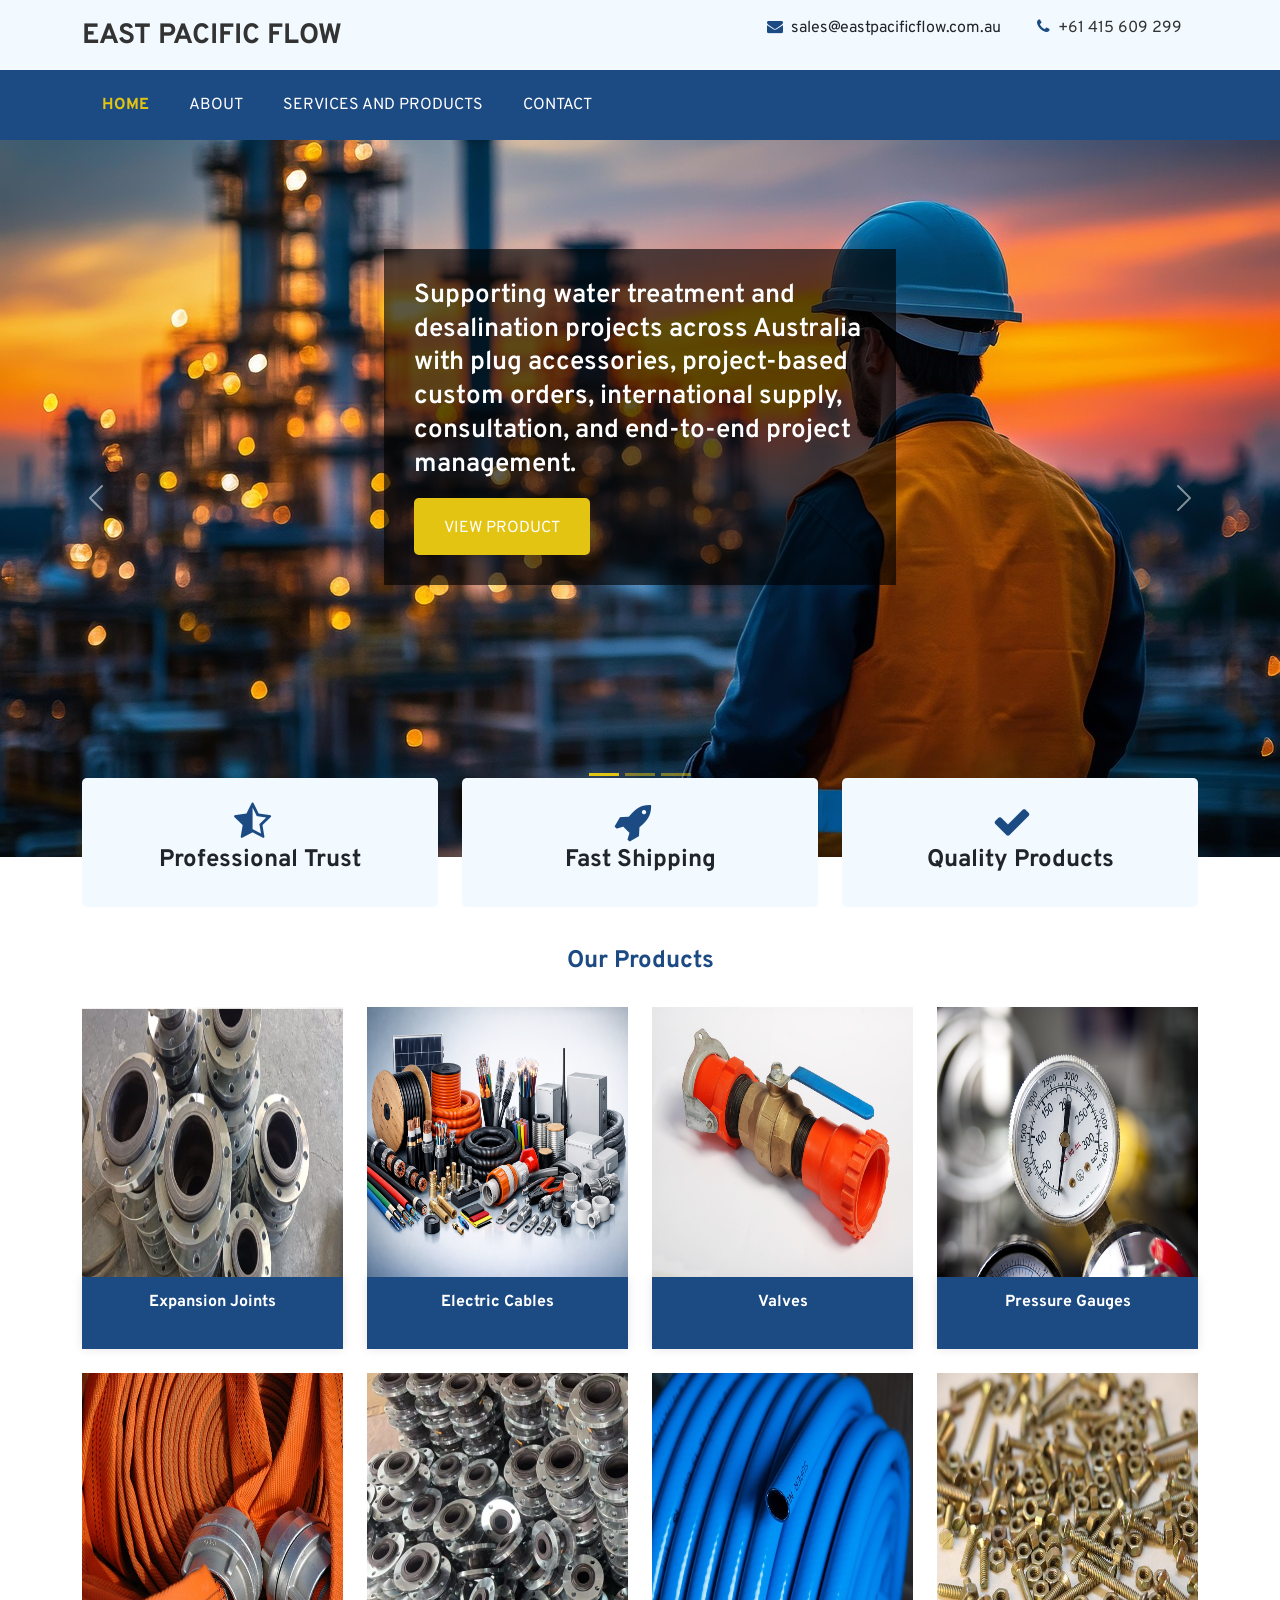
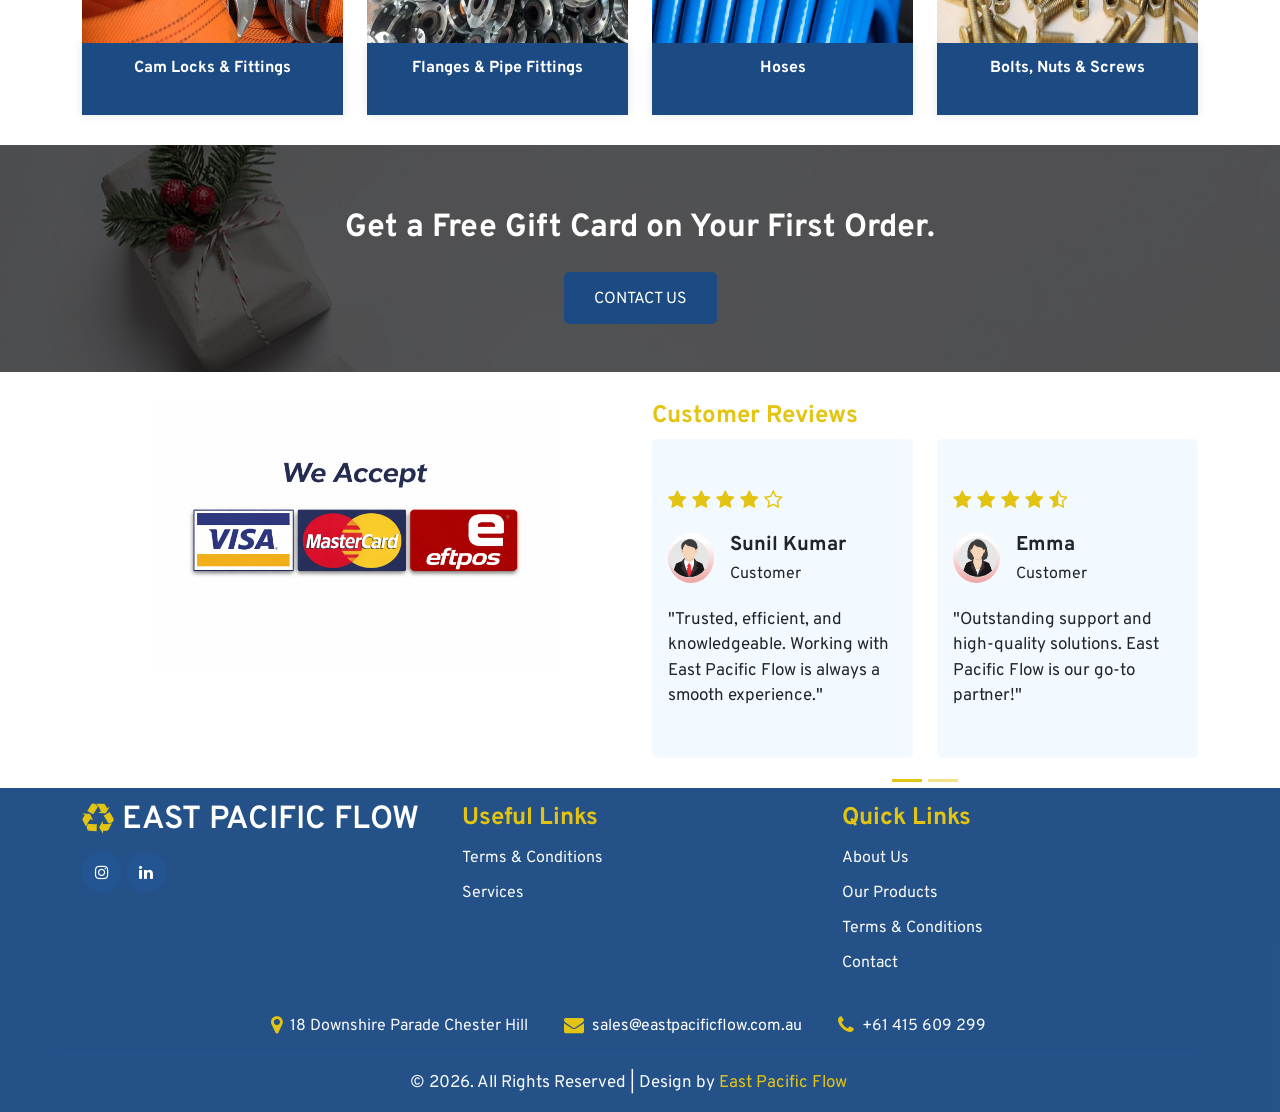
==== commit 8bb398de: "design change" ====
--- a/index.html
+++ b/index.html
@@ -125,14 +125,7 @@
 
 								<p>Fast supply of hoses, expansion joints, electric cables, fittings and custom-fabricated components across Australia.</p>
 
-								<ul class="mt-3 mb-0">
-									<li class="d-inline-block text-uppercase">
-										<a class="button" href="contact.html">Request a Quote</a>
-									</li>
-									<li class="d-inline-block text-uppercase">
-										<a class="button_1" href="tel:+61415609299">Call Now</a>
-									</li>
-								</ul>
+								
 								<!--<p class="mt-3">Where intangible values are delivered through tangible outcomes.</p>-->
 								<ul class="mt-3 mb-0">
 
@@ -480,7 +473,7 @@
 					<div class="row footer_2 text-center mt-4">
 						<div class="col-md-12">
 							<ul class="mb-0">
-								<li class="text-light d-inline-block mx-3"><i class="fa fa-map-marker col_yell me-1  align-middle fs-5"></i> 250 Hector Street Chester Hill</li>
+								<li class="text-light d-inline-block mx-3"><i class="fa fa-map-marker col_yell me-1  align-middle fs-5"></i> 18 Downshire Parade Chester Hill</li>
 								<li class="text-light d-inline-block mx-3"><i class="fa fa-envelope col_yell me-1 align-middle fs-5"></i><a href="mailto:sales@eastpacificflow.com.au" style="color:#ffffff;"> sales@eastpacificflow.com.au</a></li>
 								<li class="text-light d-inline-block mx-3"><i class="fa fa-phone col_yell me-1 align-middle fs-5"></i> +61 415 609 299</li>
 							</ul>
--- a/css/global.css
+++ b/css/global.css
@@ -452,13 +452,14 @@
 border-top:1px solid #245b9d;
 margin-top:15px;
  }
+
 #header .nav-link{
 font-size:28px;
 border-bottom:1px solid #245b9d;
  }
 .navbar-light .navbar-toggler{
 box-shadow:none!important;
-background:#fff;
+background:none;
 border:none;
 border-radius:0;
  }
@@ -563,13 +564,13 @@
     }
     .shadow_box {
         box-shadow: 0px 0px 10px 0px rgb(0 0 0 / 10%);
-        height: 28vh;
+        height: 5vh;
     }
  }
 
 
 @media (min-width:576px) and (max-width:767px) {
-
+    
  }
 @media (min-width:768px) and (max-width:991px) {
 .navbar-expand-md {
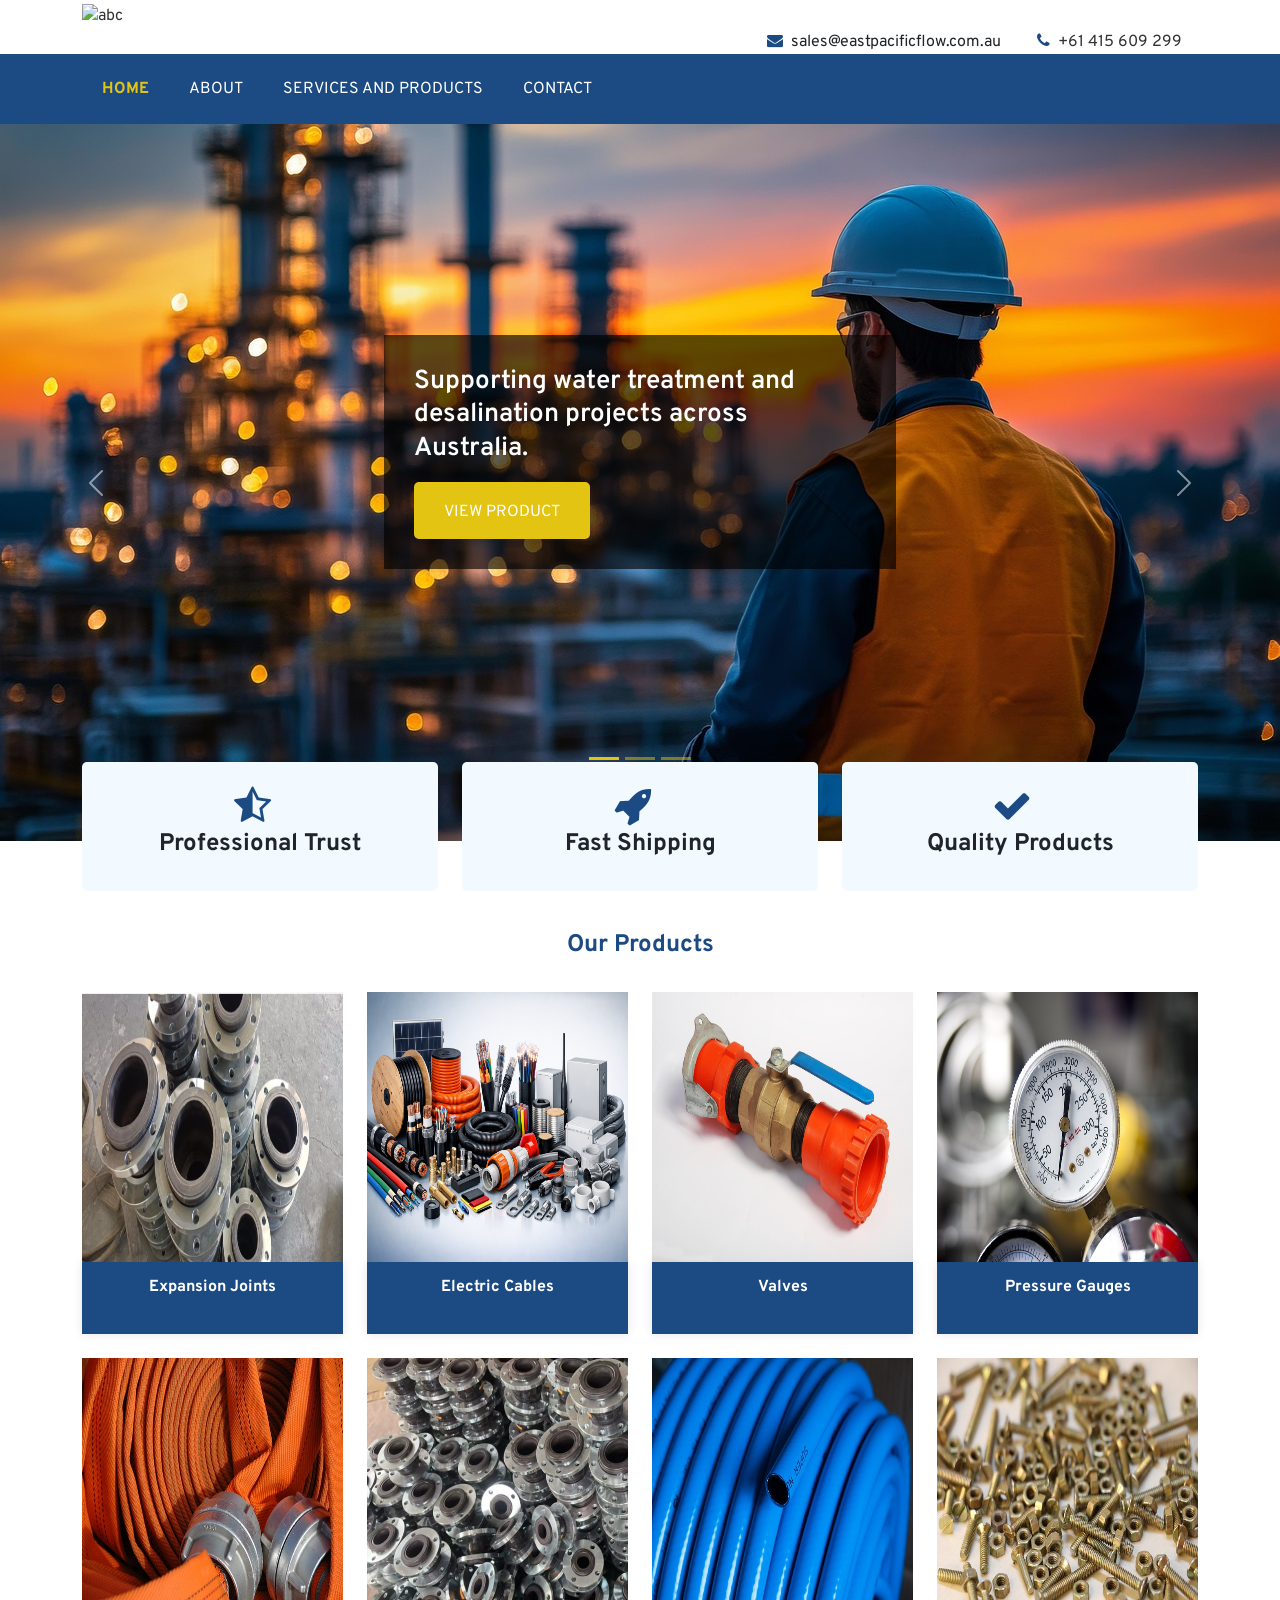
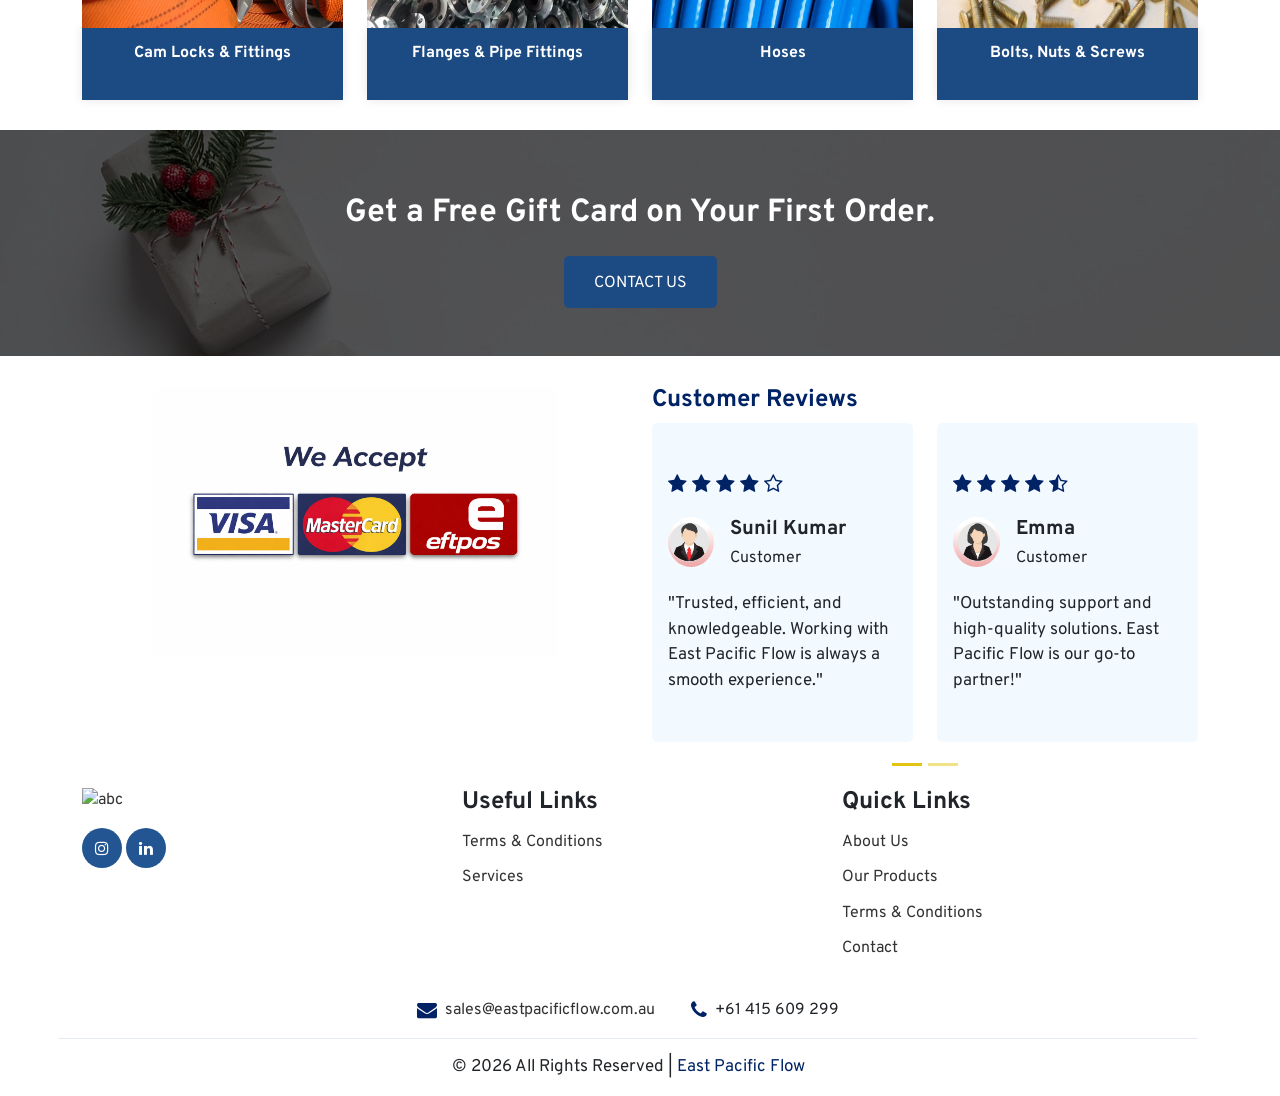
==== commit a691c0a5: "logo updated" ====
--- a/index.html
+++ b/index.html
@@ -44,17 +44,18 @@
 	</noscript>
 	<!-- End Google Tag Manager (noscript) -->
 
-	<section id="top" class="bg_light pt-3 pb-3">
+	<section id="top" class="">
 		<div class="container-xl">
 			<div class="row top_1">
 				<div class="col-md-3">
 					<div class="top_1l pt-1">
-						<h3 class="mb-0"><a href="index.html"> EAST PACIFIC FLOW </a></h3>
+
+						<a href="index.html"><img src="img/epf-logo.jpeg" class="w-50" alt="abc"></a>
 					</div>
 				</div>
 				<div class="col-md-9">
 					<div class="top_1r text-end">
-						<ul class="mb-0">
+						<ul class="mb-0" style="margin-top:30px;">
 							<li class="d-inline-block mx-3"><i class="fa fa-envelope col_blue me-1"></i>  sales@eastpacificflow.com.au </li>
 							<li class="d-inline-block mx-3"><a href="#"><i class="fa fa-phone col_blue me-1"></i> +61 415 609 299 </a></li>
 						</ul>
@@ -68,6 +69,7 @@
 		<nav class="navbar navbar-expand-md navbar-light bg_blue" id="navbar_sticky">
 			<div class="container-xl">
 				<a class="navbar-brand p-0 fw-bold text-white" href="index.html"> EAST PACIFIC FLOW </a>
+
 				<button class="navbar-toggler" type="button" data-bs-toggle="collapse" data-bs-target="#navbarSupportedContent" aria-controls="navbarSupportedContent" aria-expanded="false" aria-label="Toggle navigation">
 					<span class="navbar-toggler-icon"></span>
 				</button>
@@ -109,7 +111,7 @@
 						<div class="carousel-item active">
 							<img src="img/construction.jpg" class="d-block w-100" alt="...">
 							<div class="carousel-caption d-md-block">
-								<h1>Supporting water treatment and desalination projects across Australia with plug accessories, project-based custom orders, international supply, consultation, and end-to-end project management.								</h1>
+								<h1>Supporting water treatment and desalination projects across Australia.</h1>
 		<!--<h2 class="col_yell mt-3">Best Price Guaranteed</h2>-->
 								<!--<p class="mt-3">Where intangible values are delivered through tangible outcomes.</p>-->
 								<ul class="mt-3 mb-0">
@@ -136,7 +138,8 @@
 						<div class="carousel-item">
 							<img src="img/portbanner.jpg" class="d-block w-100" alt="...">
 							<div class="carousel-caption d-md-block">
-								<h1>Reliable Industrial Supply Solutions – Hoses, Expansion Joints, Cables & Custom Fabrication for Water & Desalination Projects in Australia</h1>
+								<h1>Reliable Industrial Supply Solutions :</h1>
+								<p> Hoses, Expansion Joints, Cables & Custom Fabrication for Water & Desalination Projects in Australia</p>
 								<!--<p class="mt-3">Where intangible values are delivered through tangible outcomes.</p>-->
 								<ul class="mt-3 mb-0">
 
@@ -431,12 +434,13 @@
 	</section>
 
 	<section id="footer">
-		<div class="footer_mb pt-3 pb-3">
+		<div class="footer_mb pt-3 pb-3 bg_light">
 			<div class="container-xl">
 				<div class="row footer_1">
 					<div class="col-md-4">
 						<div class="footer_1i">
-							<h1><a class="text-white" href="index.html"><i class="fa fa-recycle col_yell align-middle"></i> EAST PACIFIC FLOW </a></h1>
+							<!--<h1><a class="text-white" href="index.html"> EAST PACIFIC FLOW </a></h1>-->
+							<a href="index.html"><img src="img/epf-logo.jpeg" class="w-100" alt="abc" style="height:100%;"></a>
 
 							<ul class="social-network social-circle mb-0 mt-3">
 
@@ -447,21 +451,21 @@
 					</div>
 					<div class="col-md-4">
 						<div class="footer_1i">
-							<h4 class="col_yell mb-3">Useful Links</h4>
+							<h4 class=" mb-3">Useful Links</h4>
 							<div class="row footer_1i_sm">
-								<h6 class="mb-3 col-md-12 col-6"><a class="text-light" href="/files/Terms of trade.pdf">Terms & Conditions</a></h6>
-								<h6 class="mb-0 col-md-12 col-6"><a class="text-light" href="#">Services</a></h6>
+								<h6 class="mb-3 col-md-12 col-6"><a class="" href="/files/Terms of trade.pdf">Terms & Conditions</a></h6>
+								<h6 class="mb-0 col-md-12 col-6"><a class="" href="#">Services</a></h6>
 							</div>
 						</div>
 					</div>
 					<div class="col-md-4">
 						<div class="footer_1i">
-							<h4 class="col_yell mb-3">Quick Links</h4>
+							<h4 class="mb-3">Quick Links</h4>
 							<div class="row footer_1i_sm">
-								<h6 class="mb-3 col-md-12 col-6"><a class="text-light" href="about.html">About Us</a></h6>
-								<h6 class="mb-3 col-md-12 col-6"><a class="text-light" href="#products">Our Products </a></h6>
-								<h6 class="mb-3 col-md-12 col-6"><a class="text-light" href="files/Terms of trade.pdf">Terms & Conditions</a></h6>
-								<h6 class="mb-3 col-md-12 col-6"><a class="text-light" href="contact.html">Contact</a></h6>
+								<h6 class="mb-3 col-md-12 col-6"><a class="" href="about.html">About Us</a></h6>
+								<h6 class="mb-3 col-md-12 col-6"><a class="" href="#products">Our Products </a></h6>
+								<h6 class="mb-3 col-md-12 col-6"><a class="" href="files/Terms of trade.pdf">Terms & Conditions</a></h6>
+								<h6 class="mb-3 col-md-12 col-6"><a class="" href="contact.html">Contact</a></h6>
 							</div>
 
 
@@ -473,15 +477,15 @@
 					<div class="row footer_2 text-center mt-4">
 						<div class="col-md-12">
 							<ul class="mb-0">
-								<li class="text-light d-inline-block mx-3"><i class="fa fa-map-marker col_yell me-1  align-middle fs-5"></i> 18 Downshire Parade Chester Hill</li>
-								<li class="text-light d-inline-block mx-3"><i class="fa fa-envelope col_yell me-1 align-middle fs-5"></i><a href="mailto:sales@eastpacificflow.com.au" style="color:#ffffff;"> sales@eastpacificflow.com.au</a></li>
-								<li class="text-light d-inline-block mx-3"><i class="fa fa-phone col_yell me-1 align-middle fs-5"></i> +61 415 609 299</li>
+								<!--<li class="text-light d-inline-block mx-3"><i class="fa fa-map-marker col_yell me-1  align-middle fs-5"></i> 18 Downshire Parade Chester Hill</li>-->
+								<li class=" d-inline-block mx-3"><i class="fa fa-envelope col_yell me-1 align-middle fs-5"></i><a href="mailto:sales@eastpacificflow.com.au" > sales@eastpacificflow.com.au</a></li>
+								<li class="d-inline-block mx-3"><i class="fa fa-phone col_yell me-1 align-middle fs-5"></i> +61 415 609 299</li>
 							</ul>
 						</div>
 					</div>
 					<div class="row footer_3 text-center pt-3 mt-3">
 						<div class="col-md-12">
-							<p class="mb-0 text-light">© 2026. All Rights Reserved | Design by <a class="col_yell" href="http://www.templateonweb.com">East Pacific Flow</a></p>
+							<p class="mb-0 ">© 2026 All Rights Reserved | <a class="col_yell" href="http://www.templateonweb.com">East Pacific Flow</a></p>
 						</div>
 					</div>
 				</div>
--- a/css/global.css
+++ b/css/global.css
@@ -87,9 +87,12 @@
 .col_blue{
 color: #1c4b84!important;
  }
-.col_yell{
-color: #e4c412!important;
- }
+.col_yell {
+    color: #002365 !important
+}
+.col_white{
+    color:#fff !important;
+}
 .bg_light{
 background-color:#f3faff;
  }
@@ -418,9 +421,9 @@
 background-image: url(../img/3.jpg);
 background-position: center;
  }
-.footer_mb{
-background-color: #1c4b84f5;
- }
+.footer_mb {
+    background-color: #FFF;
+}
 .footer_1i h1{
 line-height:0.2em; 
  }
@@ -436,9 +439,9 @@
 .footer_1i .button_1:hover{
 background:#225591;
  }
-.footer_3{
-border-top:1px solid #225591;
- }
+.footer_3 {
+    border-top: 1px solid #e6ebf2;
+}
 .footer_1i h1{
 font-size: 2rem;
  }
@@ -454,7 +457,7 @@
  }
 
 #header .nav-link{
-font-size:28px;
+font-size:18px;
 border-bottom:1px solid #245b9d;
  }
 .navbar-light .navbar-toggler{
@@ -518,13 +521,13 @@
  }
 
 .footer_1i h4{
-text-align:center;
+text-align:left;
  }
 .footer_1i h6{
-text-align:center;
+text-align:left;
  }
 .footer_1i ul{
-text-align:center;
+text-align:left;
  }
 .footer_1i{
 margin-top:8px;
